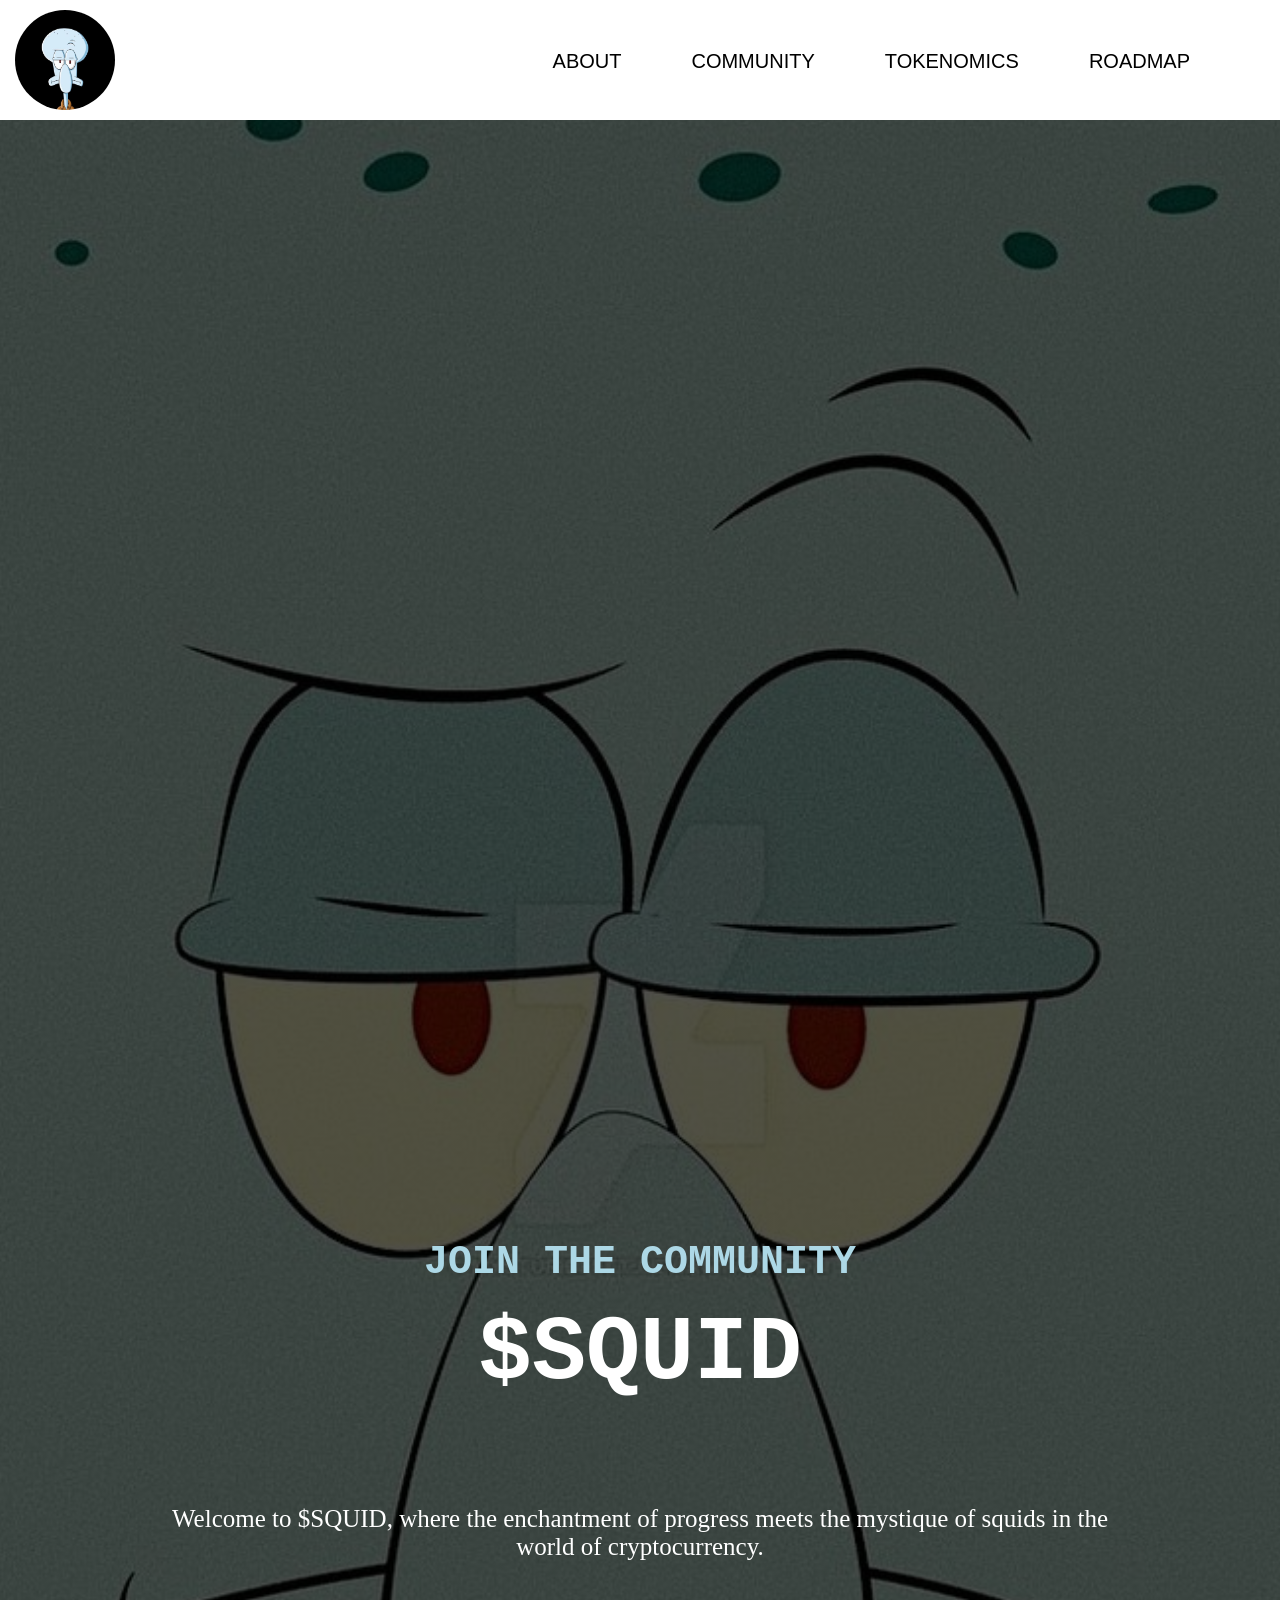
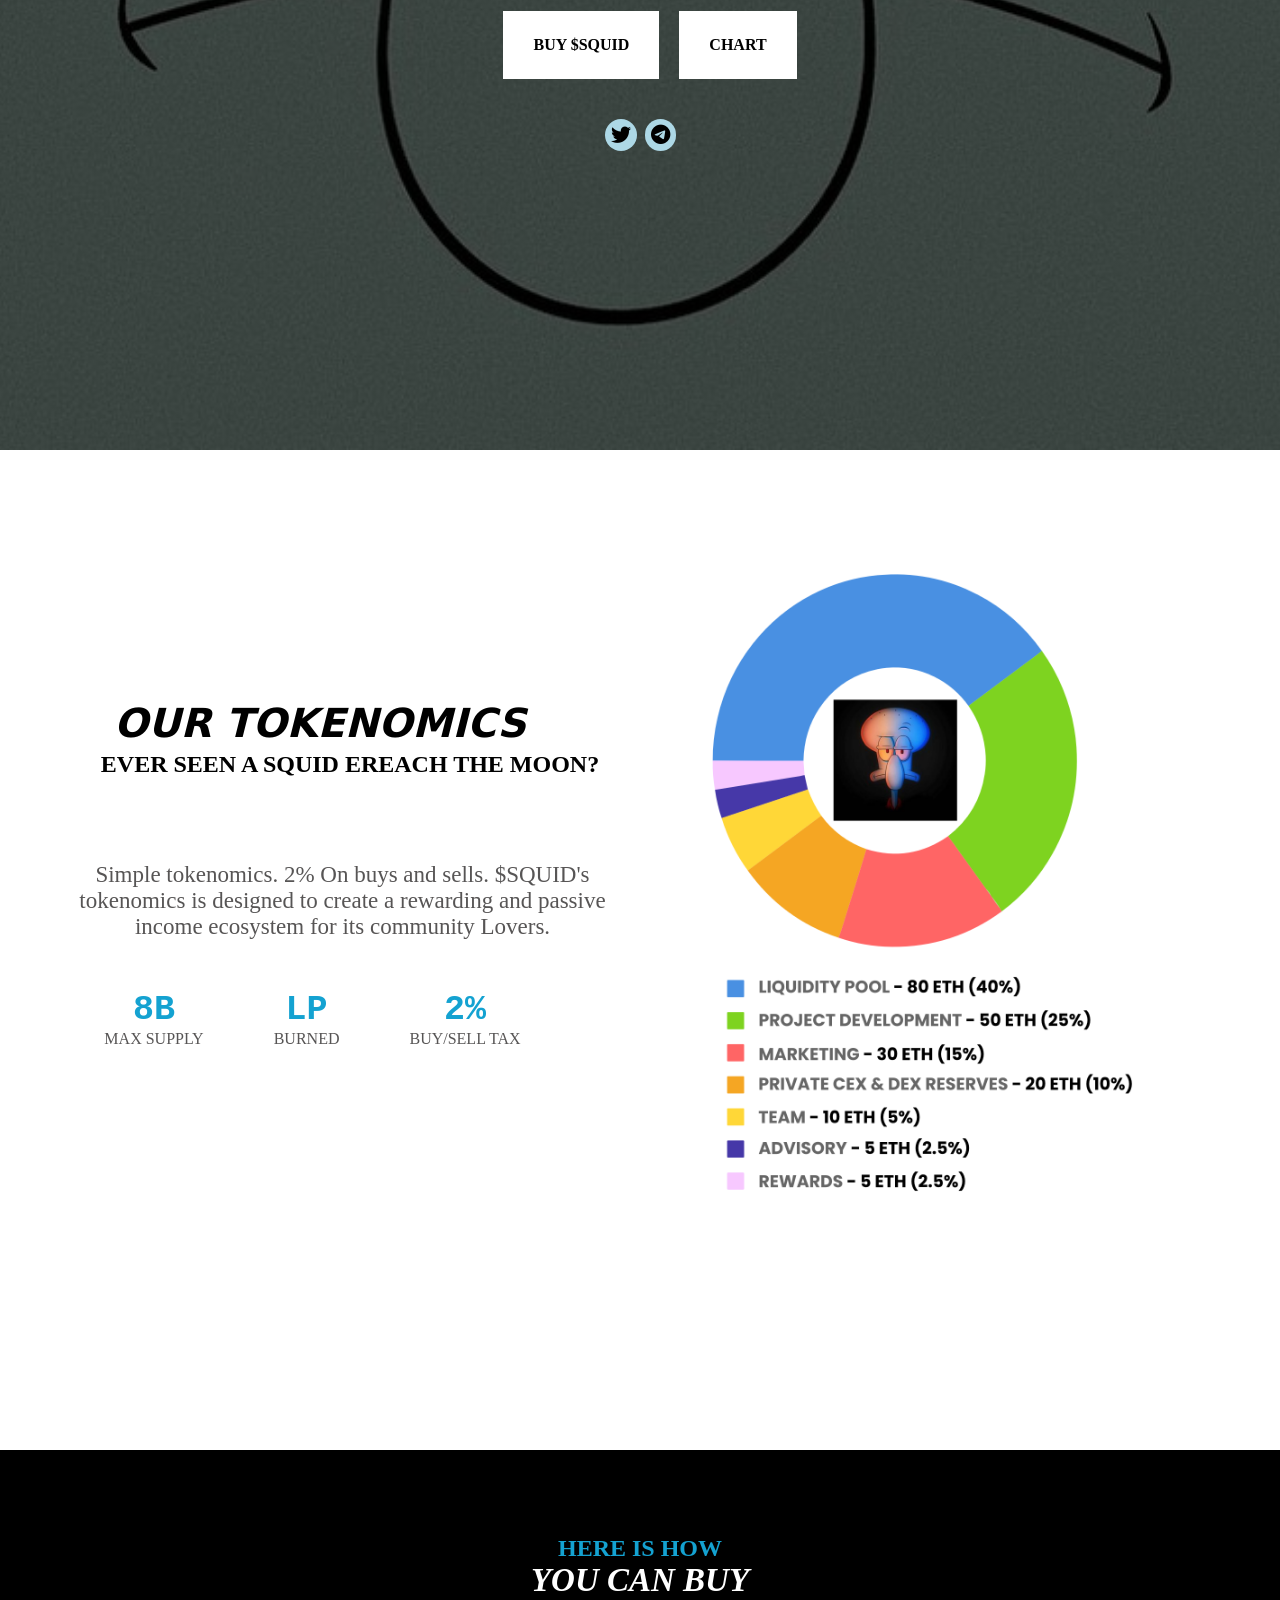
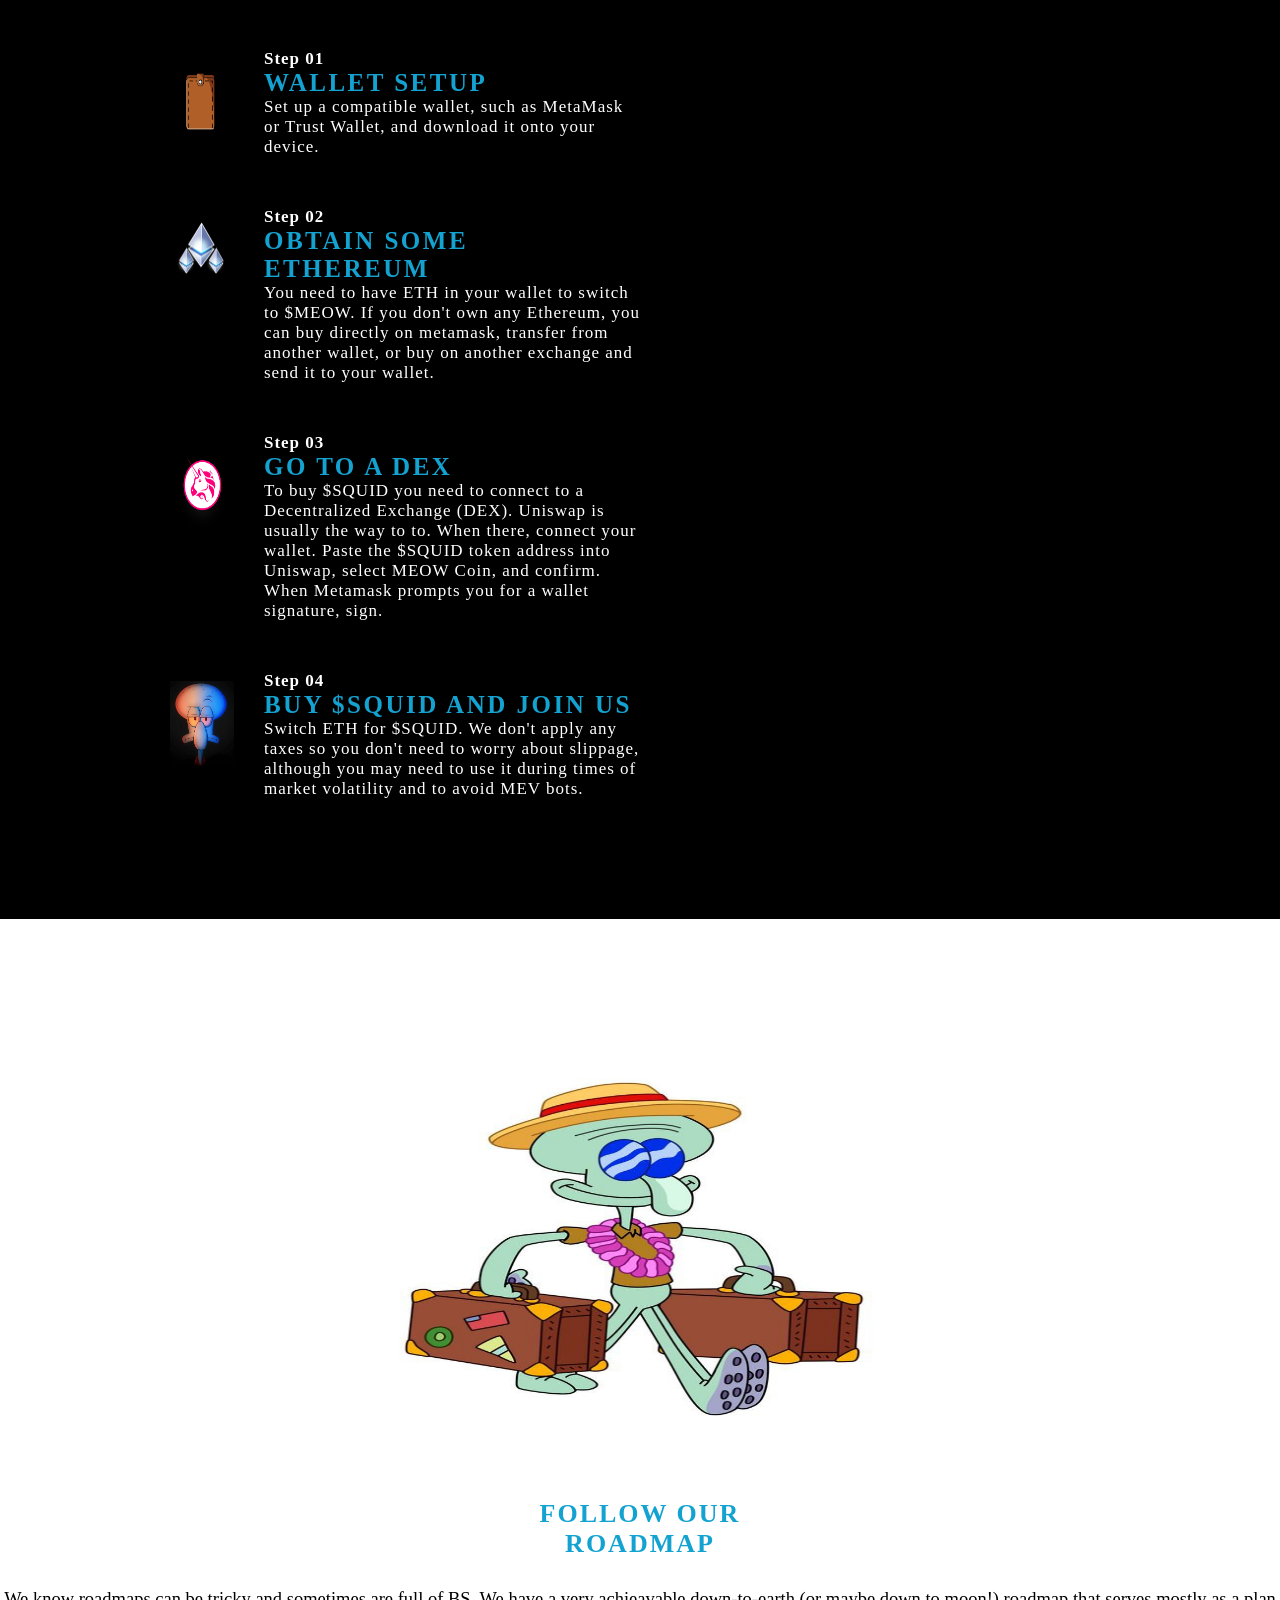
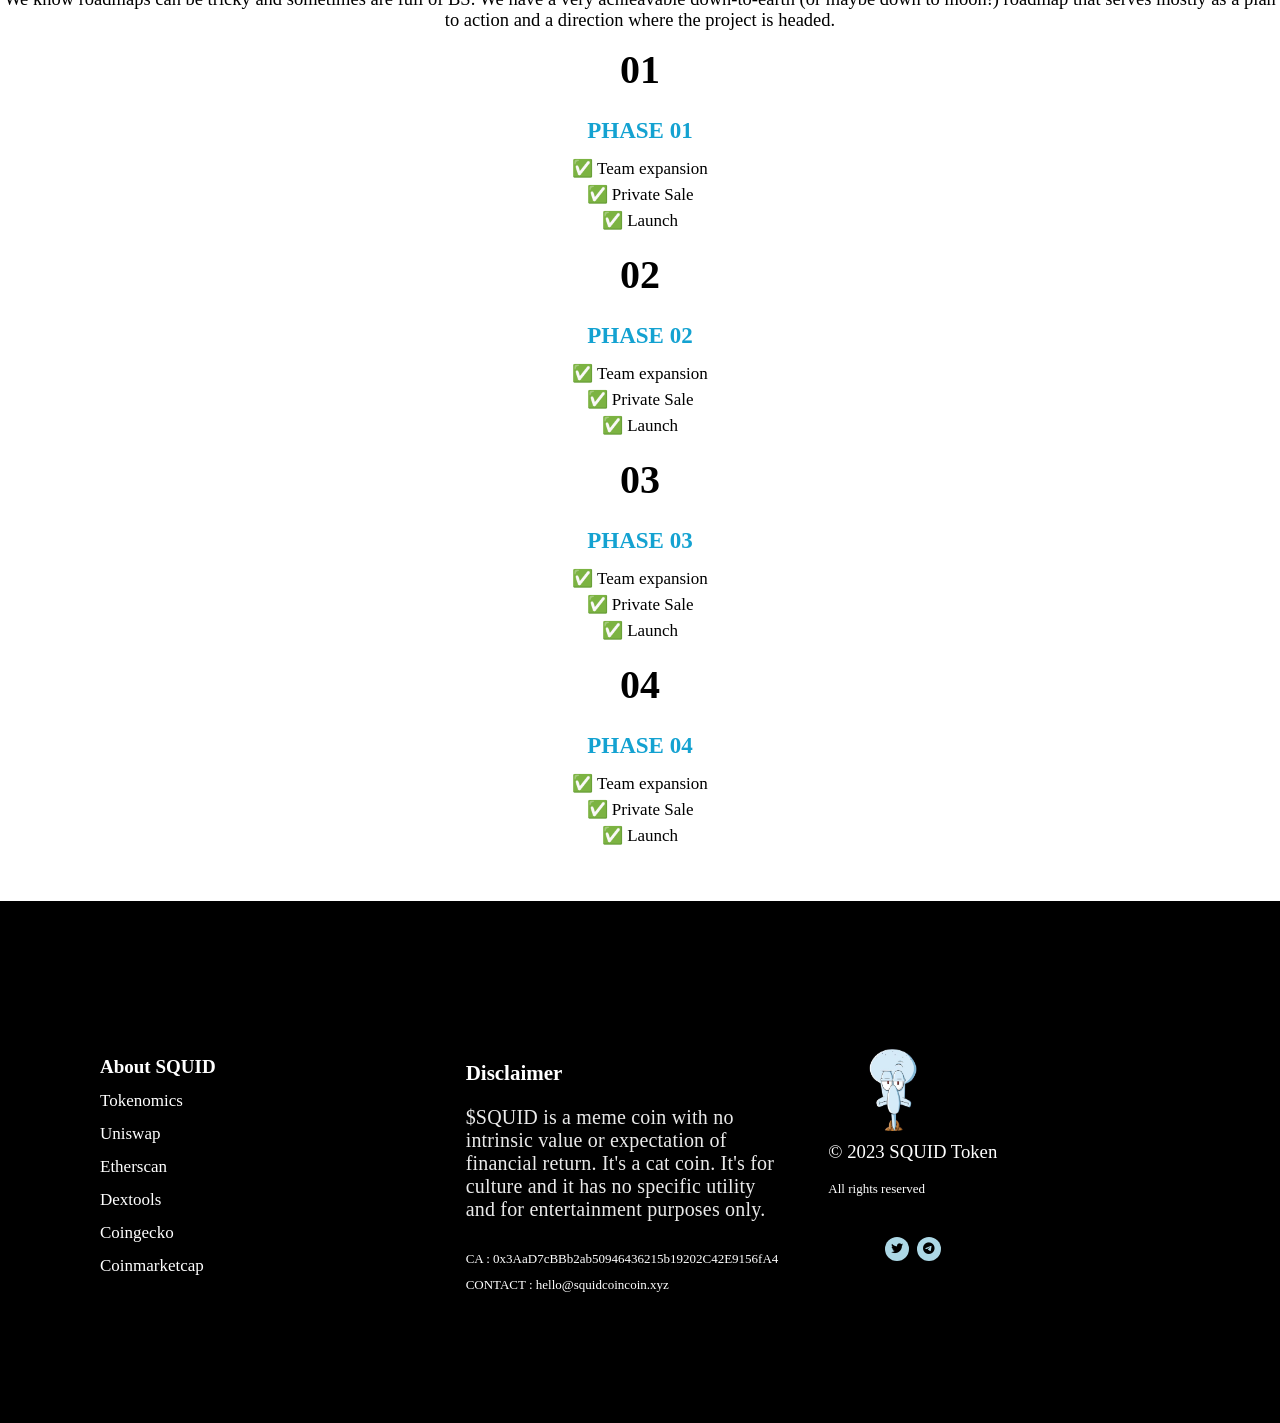
==== index.html @ 88d417bd "squid-coin" ====
<!DOCTYPE html>
<html lang="en">
    <head>
    <meta charset="UTF-8">
    <meta http-equiv="X-UA-Compatible" content="IE=edge">
    <meta name="viewport" content="width=device-width, initial-scale=1.0">
        <title>squidcoin</title>
        <link rel="stylesheet" href="style.css">
        <link rel="stylesheet" href="fonts/css/all.css">
    </head>
    <body>
        <nav id="navBar">
            <div id="logo">
                <div id="logoBox">
                   <a href="#"> <img src="images/image 4.jpg" alt="" width="100%" height="100%"> </a>
                </div>
            </div> 
            <div id="navLinks">
                <ul>
                    <li><a href="">ABOUT</a></li>
                    <li><a href="https://t.me/SunDave1">COMMUNITY</a></li>
                    <li><a href="#tokenomics">TOKENOMICS</a></li>
                    <li><a href="#roadmap">ROADMAP</a></li>

                </ul>
                <a href="#navLinks" id="close"><i class="fa-solid fa-xmark"></i></a>
            </div>
            <div id="mobile">
                <a href="#navLinks">
                    <i id="bar" class="fa-solid fa-bars"></i>
                </a>
            </div>
        </nav>
        
        <section id="homePage">
            <div id="homeContainer">
                <div id="homeIntro">
                    <h2>JOIN THE COMMUNITY</h2> <br>
                    <h1>$SQUID</h1>
                </div>
                <div id="homeWelcome">
                    <p>Welcome to $SQUID, where the enchantment of progress meets the mystique of squids in the <br> world of cryptocurrency.</p>
                </div>
                <div id="homeBtns">
                     <div id="buySquid"><p>BUY $SQUID</p></div>
                     <div id="squidChart"><p>CHART</p></div>
                </div>
                <div id="homeSocials">            
                    <a href="https://twitter.com/TDavelife"><i class="fa-brands fa-twitter"></i></a>
                    <a href="https://t.me/SunDave1"><i class="fa-brands fa-telegram"></i></a>
                </div>
            </div>
        </section>

        <section id="tokenomics">
            <div id="tokenText">
                <div id="mainTokenText">
                    <h1>OUR TOKENOMICS</h1> 
                    <h2>EVER SEEN A SQUID EREACH THE MOON?</h2> <br><br><br>
                    <p>Simple tokenomics. 2% On buys and sells. $SQUID's tokenomics is designed to create a rewarding and passive income ecosystem for its community Lovers.</p>
                </div>
                <div id="aboutToken">
                    <div id="tokenInfo">
                        <h3>8B</h3>
                        <p>MAX SUPPLY</p>
                    </div>
                    <div id="tokenInfo">
                        <h3> LP</h3>
                        <p>BURNED</p>
                    </div>
                    <div id="tokenInfo">
                        <h3>2%</h3>
                        <p>BUY/SELL TAX</p>
                    </div>
                </div>
            </div>
            <div id="tokenImage">
                <div id="tokenImageBox">
                    <img src="images/image 6.png" alt="" width="100%" height="100%">
                </div>
            </div>
        </section>

        <section id="howToBuy">
            <div id="howToBuyHead">
                <h2>HERE IS HOW</h2>
                <h1>YOU CAN BUY</h1>
            </div>

            <div id="buySteps">
                <div id="buyStepOne">
                    <div id="buyImage">
                        <img src="images/wallet.png" alt="" width="100%" height="100%">
                    </div>
                    <div id="buyText">
                        <p class="firstP">Step 01</p>
                        <h3>WALLET SETUP</h3>
                        <p>Set up a compatible wallet, such as MetaMask or Trust Wallet, and download it onto your device.</p>
                    </div>
                </div>

                <div id="buyStepOne">
                    <div id="buyImage">
                        <img src="images/Eth step 1.png" alt="" width="100% heigh
                        100%">
                    </div>
                    <div id="buyText">
                        <p class="firstP">Step 02</p>
                        <h3>OBTAIN SOME ETHEREUM</h3>
                        <p>You need to have ETH in your wallet to switch to $MEOW. If you don't own any Ethereum, you can buy directly on metamask, transfer from another wallet, or buy on another exchange and send it to your wallet.</p>
                    </div>
                </div>

                <div id="buyStepOne">
                    <div id="buyImage">
                        <img src="images/uniswap step 2.png" alt="" width="100%" height="100%">
                    </div>
                    <div id="buyText">
                        <p class="firstP">Step 03</p>
                        <h3> GO TO A DEX</h3>
                        <p>To buy $SQUID you need to connect to a Decentralized Exchange (DEX). Uniswap is usually the way to to. When there, connect your wallet. Paste the $SQUID token address into Uniswap, select MEOW Coin, and confirm. When Metamask prompts you for a wallet signature, sign.</p>
                    </div>
                </div>

                <div id="buyStepOne">
                    <div id="buyImage">
                        <img src="images/image 2.jpg" alt="" width="100%" height="100%">
                    </div>
                    <div id="buyText">
                        <p class="firstP">Step 04</p>
                        <h3>BUY $SQUID AND JOIN US</h3>
                        <p>Switch ETH for $SQUID. We don't apply any taxes so you don't need to worry about slippage, although you may need to use it during times of market volatility and to avoid MEV bots.</p>
                    </div>
                </div>
            </div>
        </section>

        <section id="roadmap">
            <div id="roadmapImageBox">
                <div id="roadmapImage">
                    <img src="images/image 5.jpg" alt="" width="100%" height="100%">
                </div>
            </div>
            <div id="followRoadmap">
                <h2>FOLLOW OUR</h2>
                <h2>ROADMAP</h2>
            </div>
            <div id="roadmapText">
                <p>We know roadmaps can be tricky and sometimes are full of BS. We have a very achieavable down-to-earth (or maybe down to moon!) roadmap that serves mostly as a plan to action and a direction where the project is headed.</p>
            </div>

            <div id="plansBox">
                <div id="plans">
                    <div id="phaseNumber"> 
                        <h1>01</h1>
                    </div>
                    <div id="phasePlans">
                        <h2>PHASE 01</h2>
                        <ul>
                            <li>  ✅ Team expansion</li>
                            <li>  ✅ Private Sale</li>
                            <li>  ✅ Launch</li>
                            <i class="uil uil-check"></i>
                        </ul>
                    </div>
                </div>
    
                <div id="plans">
                    <div id="phaseNumber"> 
                        <h1>02</h1>
                    </div>
                    <div id="phasePlans">
                        <h2>PHASE 02</h2>
                        <ul>
                            <li>  ✅ Team expansion</li>
                            <li>  ✅ Private Sale</li>
                            <li>  ✅ Launch</li>
                            <i class="uil uil-check"></i>
                        </ul>
                    </div>
                </div>
    
                <div id="plans">
                    <div id="phaseNumber"> 
                        <h1>03</h1>
                    </div>
                    <div id="phasePlans">
                        <h2>PHASE 03</h2>
                        <ul>
                            <li>  ✅ Team expansion</li>
                            <li>  ✅ Private Sale</li>
                            <li>  ✅ Launch</li>
                            <i class="uil uil-check"></i>
                        </ul>
                    </div>
                </div>
    
                <div id="plans">
                    <div id="phaseNumber"> 
                        <h1>04</h1>
                    </div>
                    <div id="phasePlans">
                        <h2>PHASE 04</h2>
                        <ul>
                            <li>  ✅ Team expansion</li>
                            <li>  ✅ Private Sale</li>
                            <li>  ✅ Launch</li>
                            <i class="uil uil-check"></i>
                        </ul>
                    </div>
                </div>
    
            </div>

        </section>

        <section id="footer">
            <div id="footerPack">
                <div id="aboutFooter">
                    <h1>About SQUID</h1>
                    <ul>
                        <li><a href="#tokenomics">Tokenomics</a></li>
                        <li><a href="">Uniswap</a></li>
                        <li><a href="">Etherscan</a></li>
                        <li><a href="">Dextools</a></li>
                        <li><a href="">Coingecko</a></li>
                        <li><a href="">Coinmarketcap</a></li>
                    </ul>
                </div>
                <div id="disclaimerFooter">
                    <div id="disclaimer">
                        <h3>Disclaimer</h3>
                        <p>$SQUID is a meme coin with no intrinsic value or expectation of financial return. It's a cat coin. It's for culture and it has no specific utility and for entertainment purposes only.</p>
                    </div>
    
                    <div id="disclaimerContract">
                        <p>CA : 0x3AaD7cBBb2ab50946436215b19202C42E9156fA4</p>
                        <p>CONTACT : hello@squidcoincoin.xyz</p>
                    </div>
                </div>
                <div id="copyright">
                    <div id="copyrightImage">
                        <div id="logo">
                            <div id="logoBox" class="footerLogoBox">
                               <a href="#"> <img src="images/image 4.jpg" alt="" width="100%" height="100%"> </a>
                            </div>
                        </div> 
                    </div>
    
                    <div id="copyrightText">
                        <h3>© 2023 SQUID Token</h3> <br>
                        <p>All rights reserved</p>
                    </div>
    
                    <div id="footerSocials">
                        <div id="homeSocials" class="footerHomeSocials">            
                            <a href="https://twitter.com/TDavelife"><i class="fa-brands fa-twitter footerSocials2 " ></i></a>
                            <a href="https://t.me/SunDave1"><i class="fa-brands fa-telegram footerSocials2 "></i></a>
                        </div>
                    </div>
                </div>
            </div>
        </section>

        <script src="script.js"></script>
    </body>
</html>
---- style.css ----
@import url(DePixel.zip);
* {
    margin: 0;
    padding: 0;

}

body {
 
}

/*       NAVBAR          */
#navBar {
    font-family:Impact, Haettenschweiler, 'Arial Narrow Bold', sans-serif;
    display: flex;
    flex-direction: row;
    justify-content: space-between;
    background-color: #fff;
    position: fixed;
    width: 100%;
    padding-bottom: 0;
}

#plansBox {
	/* width: 0; */
	display: flex;
    flex-direction: column;
    width: 100%;
    text-align: center;
  }



#roadmapText {
	/* width:none; */
}

#roadmapImageBox {
	width: 0%;
	padding-top: 0px;
}

#roadmapImage {
	width: 400px;
	height: 500px;
	padding-left: 30%;
}

#plansBox {
	display: flex;
	flex-direction: column;
    width: 100%;
    text-align: center;
}

#plans {
    padding-left: 0;
}

#mobile {
    display: none;
}

#close{
    display: none;
}

#logo {
   padding: 10px 0 10px 15px; 
}

#logo #logoBox img:hover {
    animation: rotate 1s 1 forwards;
}

@keyframes rotate {
    0% {
        transform: rotate(360deg);
    }
    100% {
        transform: rotate(720deg);
    }
}

#logo #logoBox {
    width: 100px;
    height: 100px;
}

#logo #logoBox img {
    border-radius: 100px;
   
}

#navLinks {
    display: flex;
    flex-direction: row;
}
#navLinks ul {
    display: flex;
    flex-direction: row;
    padding: 50px 20px 0 30px;
}

#navLinks ul li {
    padding: 0 70px 0 0;
    list-style: none;
}

#navLinks ul li a {
    text-decoration: none;
    color: #000;
    font-size: 20px;
}

#navLinks ul li a:hover{
    color: rgb(16, 147, 190);
}


/*      HOME PAGE */
#homePage {
    background: linear-gradient(rgba(0, 0, 0, 0.685) , rgba(0, 0, 0, 0.685) ),  url(images/head\ 2.jpg);
    min-height: 200vh;
    height: 100%;
    width: 100%;
    background-size: cover;
    background-repeat: no-repeat;
    background-position: center;
    padding-top: 250px;
}

#homeIntro { 
   font-family:'Courier New', Courier, monospace;
   text-align: center;
   padding: 110vh 0 0 0;
}

#homeIntro h2 {
    color:  lightblue;
    font-size: 40px;
}

#homeIntro h1 {
    color:#fff ;
    font-size: 90px;
}

#homeWelcome {
    text-align: center;
    padding-top: 100px;
}

#homeWelcome p {
    color: #fff;
    font-size: 25px;
}

#homeBtns {
    display: flex;
    flex-direction: row;
    justify-content: center;
    padding-top: 50px;
}

#buySquid , #squidChart {
    background-color: #fff;
    color: #000;
    padding: 25px 30px;
    margin-left: 20px;
    cursor: pointer;
}

#buySquid:hover ,  #squidChart:hover{
    color: lightblue;
    background-color: #000;
}

#buySquid p , #squidChart p{
    font-weight: 900;
}

#homeSocials {
    justify-content: center;
    text-align: center;
    padding-top: 30px;
}

#homeSocials i {
    color: #000;
    display: inline-block;
    font-size: 20px;
    background-color:lightblue ;
    padding: 6px;
    margin: 10px 2px 2px 2px;
    border-radius: 50px;
}

#homeSocials i:hover {
    background-color: #000;
    color: #fff;
}

/*        TOKENOMICS      */

#tokenomics {
    width: 100%;
    min-height: 100vh;
    display: flex;
    flex-direction: row;
    padding-bottom: 100px;
}

#tokenText {
    width: 50%;
    padding: 250px 0 0 0;
    text-align: center;
    justify-content: center;
    align-items: center;
}

#mainTokenText {
    max-width: 700px;
}

#mainTokenText h1 {
    font-size: 40px;
    font-weight: 900;
    font-style: italic;
    padding-bottom: 5px;
    font-family:system-ui, -apple-system, BlinkMacSystemFont, 'Segoe UI', Roboto, Oxygen, Ubuntu, Cantarell, 'Open Sans', 'Helvetica Neue', sans-serif , 'pixel';
}

#mainTokenText h2{
    max-width: 500px;
    padding-left: 100px;
    
}

#mainTokenText p{
    color: rgb(20, 162, 209);max-width: 650px;
    padding: 30px 30px 0 75px;
    font-size: 23px;
    font-weight: 10;
    color: rgb(87, 85, 85);
    
}

#aboutToken {
    display: flex;
    flex-direction: row;
    text-align: center; 
    align-items: center; 
    justify-content: center;
    padding: 50px 0 0 55px;
}

#tokenInfo {
    padding: 0 70px 0 0;
}

#tokenInfo h3 {
    font-size: 35px;
    color: rgb(20, 162, 209);
    font-family:'Courier New', Courier, monospace;
}

#tokenInfo p {
    color: rgb(87, 85, 85);
}

#tokenImage {
    width: 50%;
}

#tokenImageBox {
    padding-top: 100px;
    width: 520px;
    height: 650px;
}

/*       ---------------------  HOW TO BUY  -----------------       */

#howToBuy {
    color: #fff;
    background-color: #000;
    padding: 70px 0 70px 0;
}

#howToBuyHead {
    text-align: center;
    padding: 15px 0 50px 0;
}

#howToBuyHead h2 {
    color: rgb(20, 162, 209);
}

#howToBuyHead h1 {
    font-style: italic;
    font-size: 33px;
    color: #fff;
    font-weight: 900;
}

#buySteps {
    display: flex;
    flex-direction: column;
    width: 50%;
}

#buyStepOne {
    display: flex;
    flex-direction: row;
    padding: 0 0 50px 170px;
}

#buyImage {
    width: 85px;
    height: 85px;
    padding: 10px 30px 0 0;
}

#buyText {
    width: 500px;
}

#buyText .firstP{
    font-weight: bold;
}
 
#buyText h3 {
    color:rgb(20, 162, 209);
    font-size: 25px;
    letter-spacing: 2.5px;
}

#buyText p {
     font-size: 17px;
     letter-spacing: 1px;
}


/*            ROADMAP                */

#roadmap {
 width: 100%;
 padding-bottom: 50px;
} 

#roadmapImageBox {
    width: 100%;
    padding-top: 80px;
}

#roadmapImage {
    width:  500px;
    height: 500px;
    padding-left: 30%;
}

#roadmapImage img {
    justify-content: center;
    align-items: center;
    text-align: center;
}

#followRoadmap {
    text-align: center;
    display: flex;
    flex-direction: column;
}

#followRoadmap h2 {
    color: rgb(20, 162, 209);
    font-size: 26px;
    letter-spacing: 2px;
}

#roadmapText {
    /* text-align: center; */
    justify-content: center;
    text-align: center;
    align-items: center;
    /* width: 100%; */
    padding-top: 30px;
}

#roadmapText p {
    text-align: center;
    align-items: center;
    /* max-width: 900px; */
    justify-content: center;
    /* padding-left: 200px; */
    font-size: 18.5px;
}

#phaseNumber {
 padding: 15px 0 15px 0;
}

#phaseNumber h1 {
    font-size: 40px;
    padding-bottom: 10px;
}

#phasePlans {

}

#phasePlans h2 {
    color:  rgb(20, 162, 209);
    font-size: 23px;
    padding: 0 0 10px 0;
}

#phasePlans ul {
 padding-top: 4px;
}

#phasePlans ul li {
    list-style: none;
    padding-bottom: 5px;
    font-size: 17px;
}


/*         FOOTER     */

#footer {
    background-color: #000;
    color: #fff;
    width: 100%;
    padding: 120px 0px 120px 0px;
}

#footerPack {
    display: flex;
    flex-direction: row;
}

#aboutFooter {
    padding-left: 100px;
    padding-top: 35px;
    cursor: pointer;
}

#aboutFooter h1 {
    font-size: 19px;
    color: #fff;
}

#aboutFooter ul {

}

#aboutFooter li {
    list-style: none;
    padding-top: 13px;
    font-size: 17px;
    color: #ffffffcc;
}

#aboutFooter li a {
    color: #fff;
    text-decoration: none;
}

#aboutFooter li a:hover {
    color: lightblue;
}

#disclaimerFooter {
    display: flex;
    flex-direction: column;
    padding: 40px 0 0 250px;
}

#disclaimer {
    padding: 0px 0 30px 0;
}

#disclaimer h3 {
    padding: 0 0 20px 0;
    font-size: 21px;
}

#disclaimer p {
    max-width: 310px;
    font-size: 20px;
    font-weight: 100;
    letter-spacing: 0.2px;
    color: #ffffffea;
}

#disclaimerContract {

}

#disclaimerContract p {
    font-size: 13px;
    padding-bottom: 10px;
}

#copyright {
    padding-left: 50px;
}

#copyrightText h3 {
    font-weight: 100;
}

#copyrightText p {
    font-size: 13px;
}

#logo #logoBox.footerLogoBox img:hover {
    animation: rotate2 1s 1 forwards;
}

@keyframes rotate2 {
    0% {
        transform: rotate(0deg);
    }
    50% {
        transform: rotate(0deg);
    }
    100% {
        transform: rotate(0deg);
    }
}




#homeSocials i.footerSocials2 {
    color: #000;
    display: inline-block;
    font-size: 12px;
    background-color:lightblue ;
    padding: 6px;
    margin: 10px 2px 2px 2px;
    border-radius: 50px;
} 



/*              MOBILE VIEW               */

@media(max-width:991px) {
    * {
        padding: 0;
        margin: 0;
    }

    #navBar {
        width: 100%;
        background-color: #fff;
    }

    #navLinks {
        display: flex;
        flex-direction: column;
        position: fixed;
        justify-content: center;
        right: -300px;
        background-color: #ffffff;
        color: #000;
        width: 200px;   
        top: 0px;
        align-items: flex-start;
        height: 75vh;
        padding: 0px 0 400px 20px;
        box-shadow: 0 40px 60px rgba(0,0,0,0.1);
        transition: 0.5s;
    }

    #navBar ul {
        display: flex;
        flex-direction: column;
    }

    #navBar ul li {
        margin-bottom: 20px;
        display: flex;
        flex-direction: column;
    }

    #navBar ul li a:hover::before {
        content: '';
        width: 0px;
        height: 0px;
    }

    #navLinks.active {
        right: 0;
    } 

    #mobile{
        display: flex;
        align-items: center;
        color: #fff;
        margin-right: 13px;
    }

    #mobile a i {
        color: #000;
    }

    #close {
        display: initial;
        position: absolute;
        margin-top: -475px;
        left: 30px;
        font-size: 25px;
        color: #000;
    }

    #homePage {
        background-size: 100%;
        min-height: 0;
        padding-top: 150px;
    }

    #homeContainer {
        background-size: 150% !important;
    }

    #homeIntro {
        padding: 0 0 0 0;
    }
    
    #homeIntro h2 {
        font-size: 20px;
    }

    #homeIntro {
        padding: 200 0 0 0;
    }

    #homeSocials i {
        font-size: 20px;
    }

    #homeSocials {
        padding-bottom: 30px;
    }

    #buySquid, #squidChart {
        padding: 15px 15px 15px 15px;
    }

    #tokenomics {
        width: 100%;
        min-height: 0vh;
        display: flex;
        flex-direction: column;
        padding-bottom: 100px;
    }
    #homeWelcome p {
        font-size: 20px;
    }

    #homeIntro h2 {
        font-size: 20px;
        padding-bottom: 25;
    }

    #homeIntro h1 {
        font-size: 70px;
    }

    
    #mainTokenText h1 {
        text-align: center;
        font-size: 1.7em !important;
        padding-left: 60px;
    }

    #mainTokenText h2 {
        /* max-width: 100px; */
        padding-left: 50px;
        font-size: 19px;
    }

    #mainTokenText p {
        /* min-width: 300px; */
        padding: 0 0 0 50px;
        font-size: 18px;
        font-weight: 200;
    }

    #tokenText {
        width: 50%;
        padding: 100px 0 0 0;
        text-align: center;
        justify-content: center;
        align-items: center;
        align-self: center;
    }

    #aboutToken {
        padding: 50px 0 0 0px;
    }

    #aboutToken {
        padding: 50px 0 0 100px;
    }

    #tokenInfo h3 {
        font-size: 30px;
    }

    #tokenImageBox {
        padding-top: 50px;
        width: 300px;
        height: 400px;
    }


    #tokenImage {
        align-self: center;
        padding-bottom: 30px;
        align-content: center;
        justify-content: center;
        text-align: center;
        align-items: center;
        width: 50%;
        padding-left: 200px;
    }

    #howToBuy {
        color: #fff;
        background-color: #000;
        padding: 40px 0 20px 0;
    }

    #howToBuyHead h1 {
        font-size: 25px;
    }

    #buyImage {
        width: 80px;
        height: 60px;
        padding: 10px 30px 0 0;
    }

    #buyText h3 {
        color: rgb(20, 162, 209);
        font-size: 18px;
        letter-spacing: 0.2px;
    }

    #buyText p {
        font-size: 15px;
        letter-spacing: 0.09px;
    }

    #roadmapImage {
        width: 400px;
        height: 500px;
        padding-left: 30%;
    }

    #roadmapImageBox {
        width: 100%;
        padding-top:0px;
    }

    #followRoadmap h2 {
        font-size: 20px;
        letter-spacing: 1px;
    }

    #roadmapText p {
        text-align: center;
        align-items: center;
        /* max-width: 600px; */
        justify-content: center;
        /* padding-left: 200px; */
        font-size: 15.5px;
        align-self: center;
        align-content: center;
        align-items: center;
    }

    #plansBox {
        display: flex;
        flex-direction: column;
        width: 100%;
        text-align: center;
    }

    #plans {
        padding-left: 0;
    }

    #footerPack {
        display: flex;
        flex-direction: column;
    }

    #footer {
        width: 100%;
        padding: 50px 0px 50px 0px;
    }

    #aboutFooter h1 {
        font-size: 16px;
    }

    #aboutFooter li a {
        font-size: 14px;
    }

    #aboutFooter {
        padding-left: 40px;
    }

    #disclaimerFooter {
        padding: 40px 0 0 40px;
    }

    #disclaimer p {
        font-size: 15px;
    }

    #copyright {
        padding-left: 40px;
    }

    #logo #logoBox {
        width: 80px;
        height: 80px;
    }

    #copyrightText h3 {
        font-weight: 100;
        font-size: 17px;
    }

    .footerHomeSocials {
            justify-content: unset !important;
            text-align: unset !important;
            padding-top: 20px !important;
    }
}

@media(max-width:897px) {
   
}

@media(max-width:807px) {
    #roadmapText p {
        /* padding-left: 110px; */
    }

    #plans {
        padding-left: 0;
    }
}
@media(max-width:745px) {
    #homeWelcome p {
        font-size: 18px;
    }

    #roadmapImage {
        width: 400px;
        height: 500px;
        padding-left: 22%;
    }

    #tokenImage {
        padding-left: 100px;
    }

    #plans {
        padding-left: 0;
    }

    #roadmapImage {
        width: 300px;
        height: 400px;
        padding-left: 29%;
    }
}

@media(max-width:772px) {
    #roadmapImage {
        width: 400px;
        height: 500px;
        padding-left: 25%;
    }
}

@media(max-width:450px) {
    #roadmapImage {
        width: 300px;
        height: 400px;
        padding-left: 17%;
    }
}

@media(max-width:385px) {
    #roadmapImage {
        width: 300px;
        height: 400px;
        padding-left: 10%;
    }
}

@media(max-width:671px) {
    #homeWelcome p {
        font-size: 15px;
    }

    #buyText p {
        font-size: 15px;
        letter-spacing: 0px;
    }

    #roadmapText p {
        /* padding-left: 50px; */
    }

    #plans {
        padding-left: 0;
    }
}

@media(max-width:705px) {
    #roadmapText p {
        /* padding-left: 70px; */
    }
}

@media(max-width:615px) {
     #plans {
        padding-left: 0;
    }

    #roadmapText p {
        /* padding-left: 10px; */
    }
}

@media(max-width:555px) {
    #mainTokenText {
        min-width: 400px;
    }

    #tokenImage {
        padding-left: 0px;
    }

    #aboutToken {
        padding: 50px 0 0 10px;
    }

    #tokenText {
        width: 100%;
        padding: 100px 0 0 0;
        text-align: center;
        justify-content: center;
        align-items: center;
        align-self: center;
    }

    #roadmapImage {
        width: 300px;
        height: 400px;
        padding-left: 22%;
    }
}

@media(max-width:441px) {
    #aboutToken {
        padding: 50px 0 0 90px;
    }

    #tokenInfo {
        padding: 0 50px 0 0;
    }
}

@media(max-width:363px) {
    #mainTokenText {
        min-width: 300px;
    }

    #aboutToken {
        padding: 50px 0 0 50px;
    }

    #homePage {
        background-size: 100%;
        min-height: 0;
        padding-top: 0px;
    }
}

@media(mqx-width:375px) {
    #roadmapImage {
        width: 200px;
        height: 200px;
        padding-left: 20%;
    }

    #roadmapText p {
        /* padding-left: 10px; */
        font-size: 13px;
    }

    
}
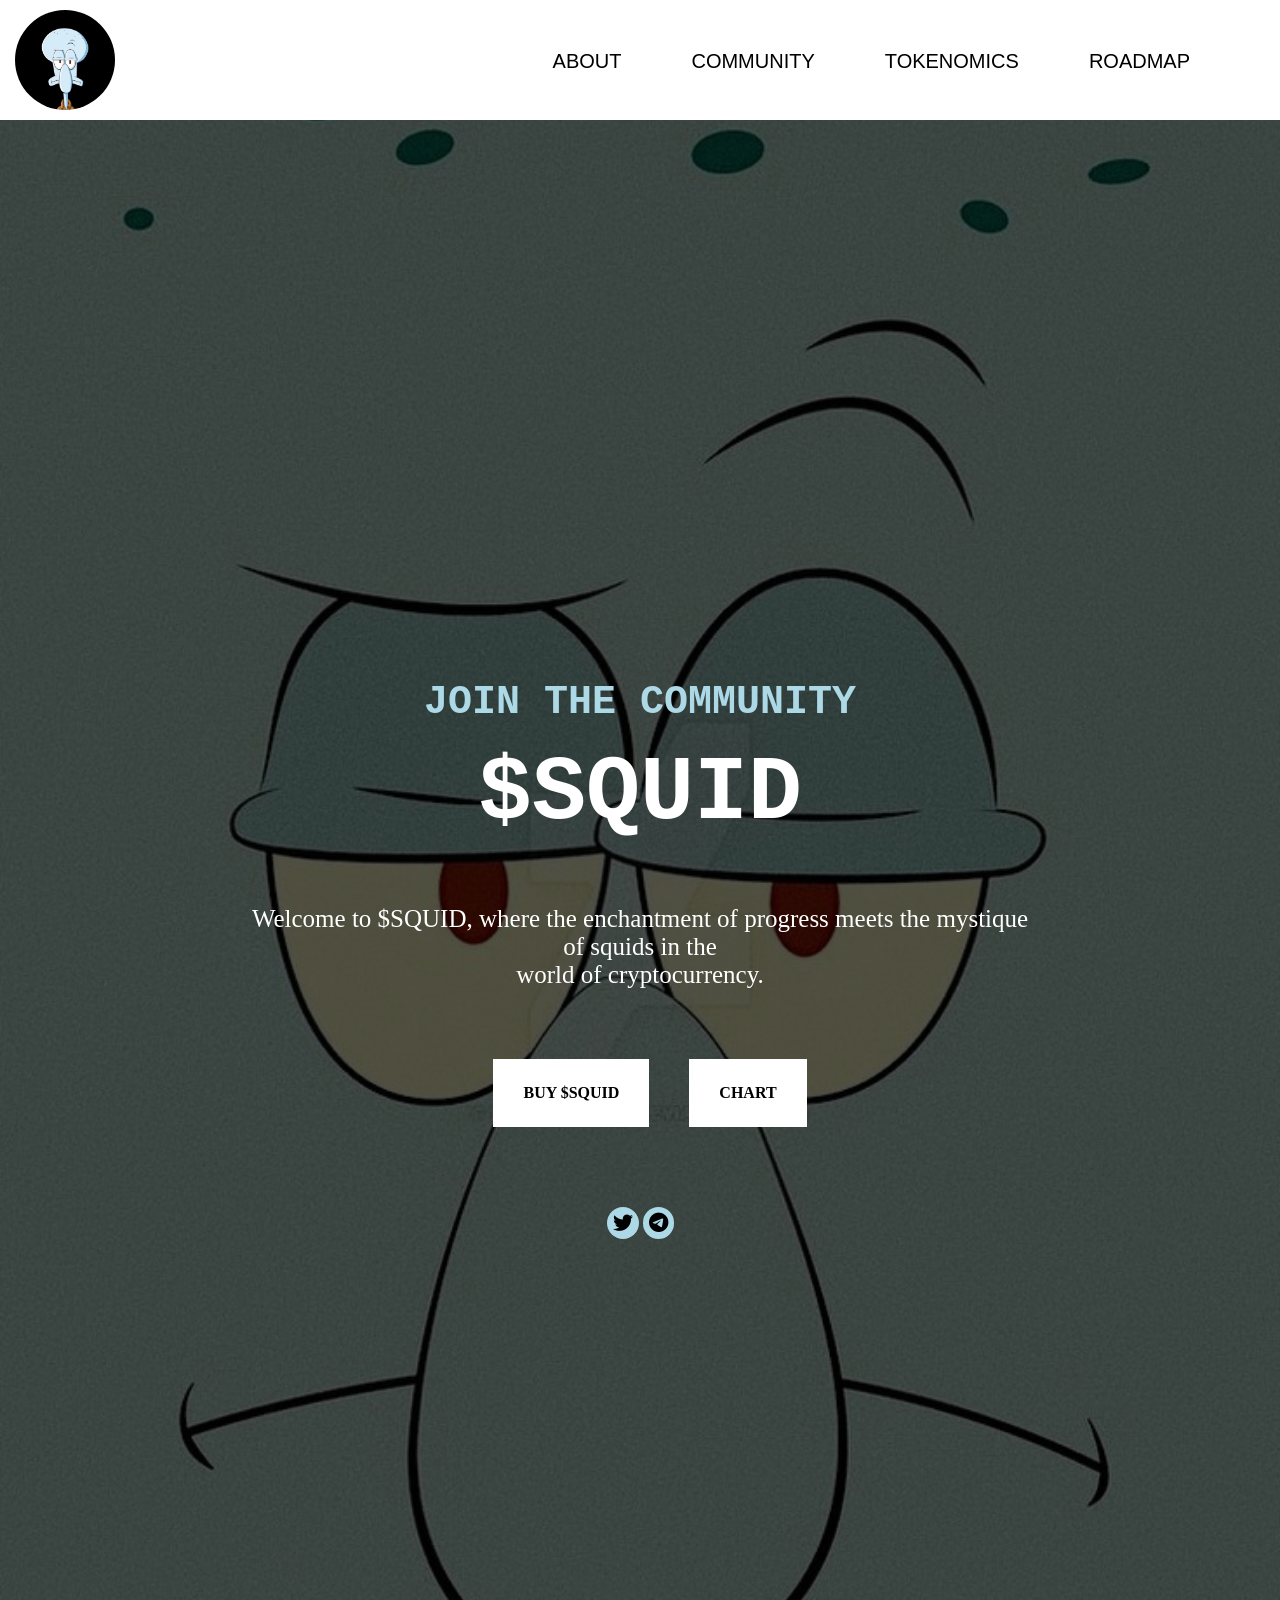
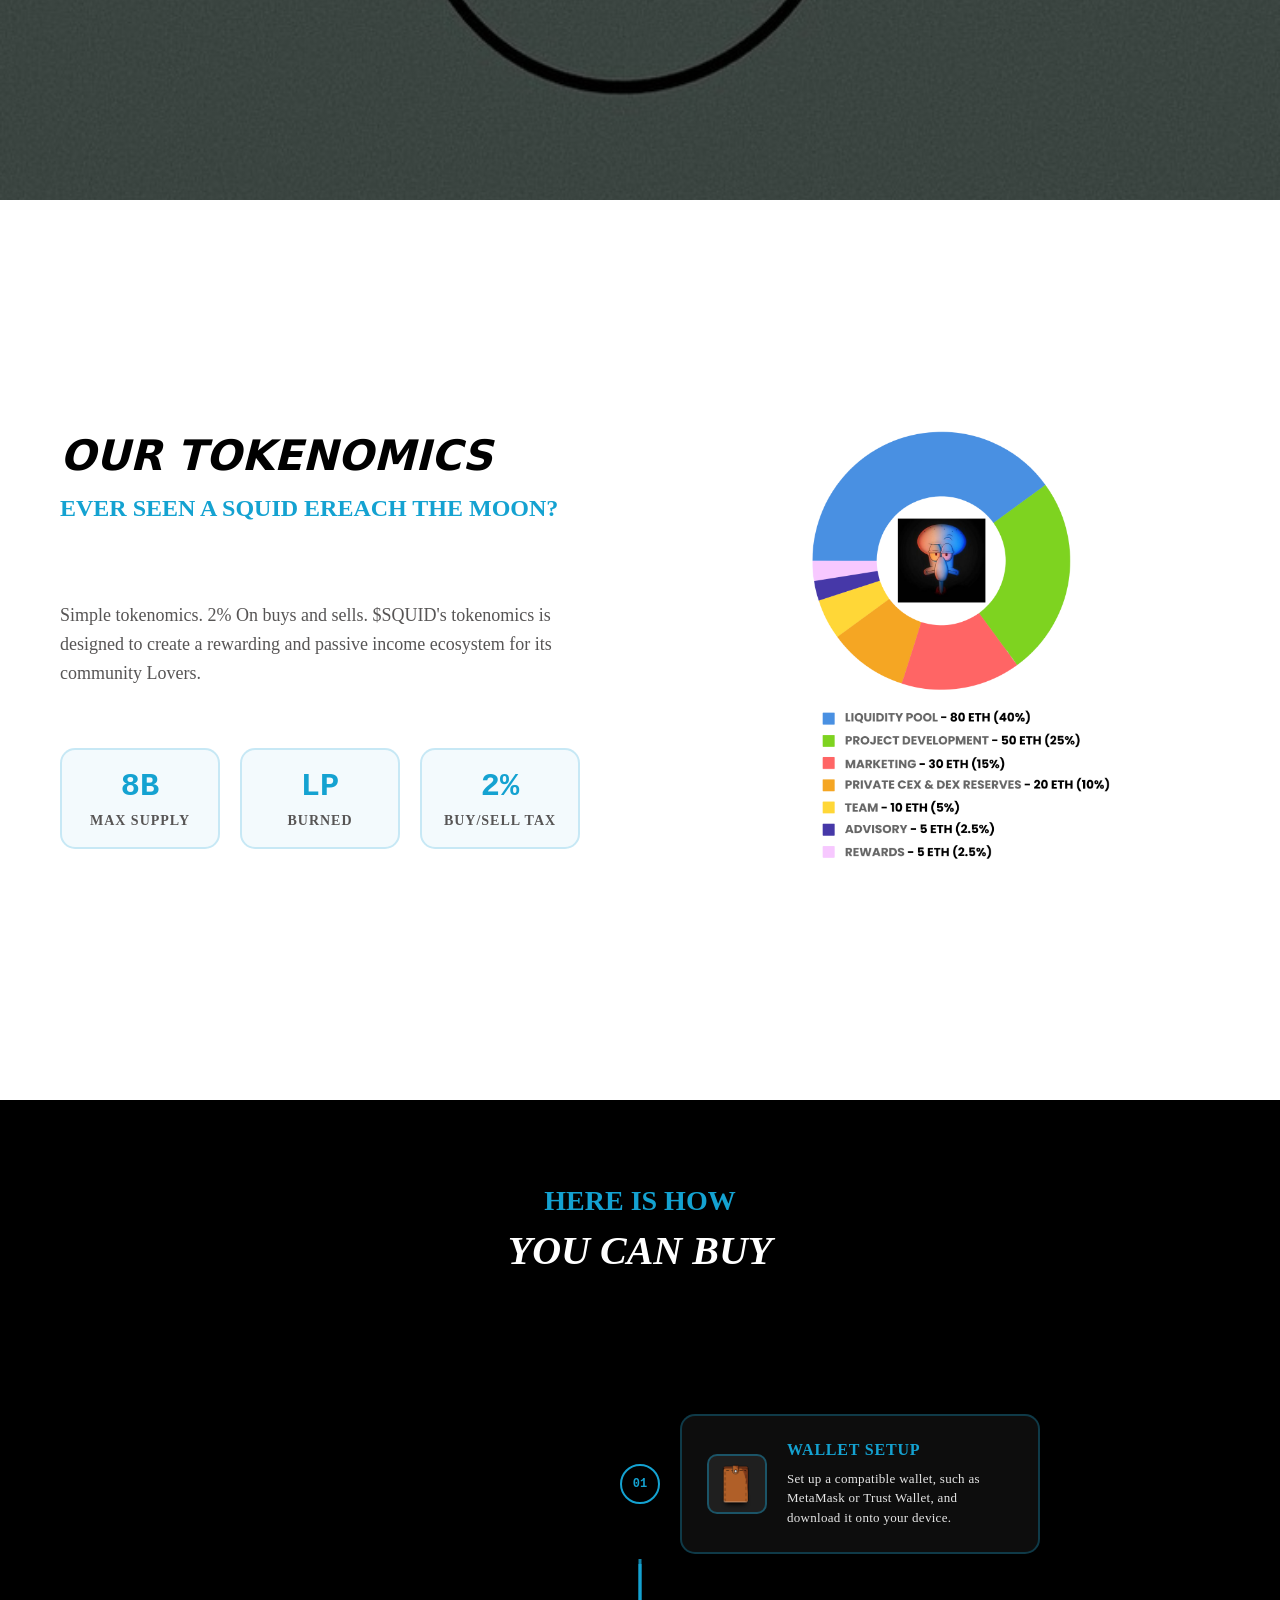
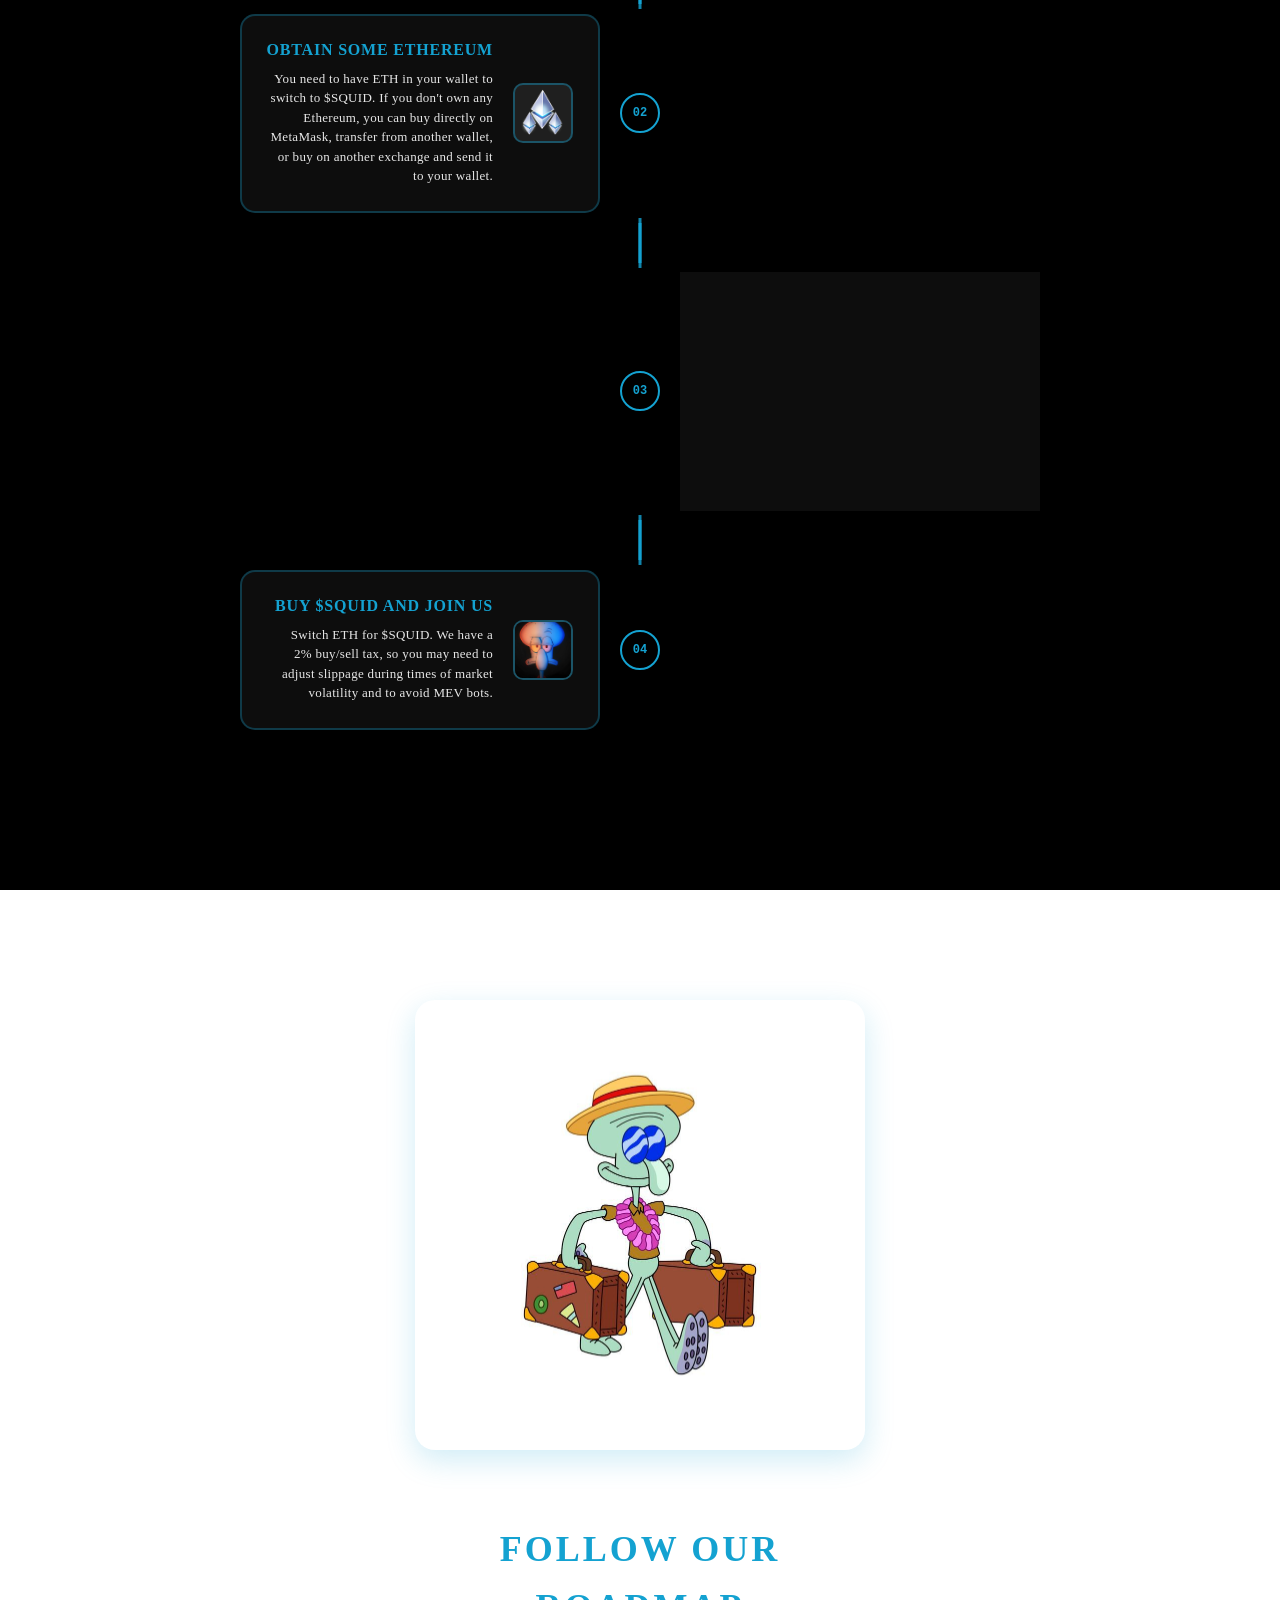
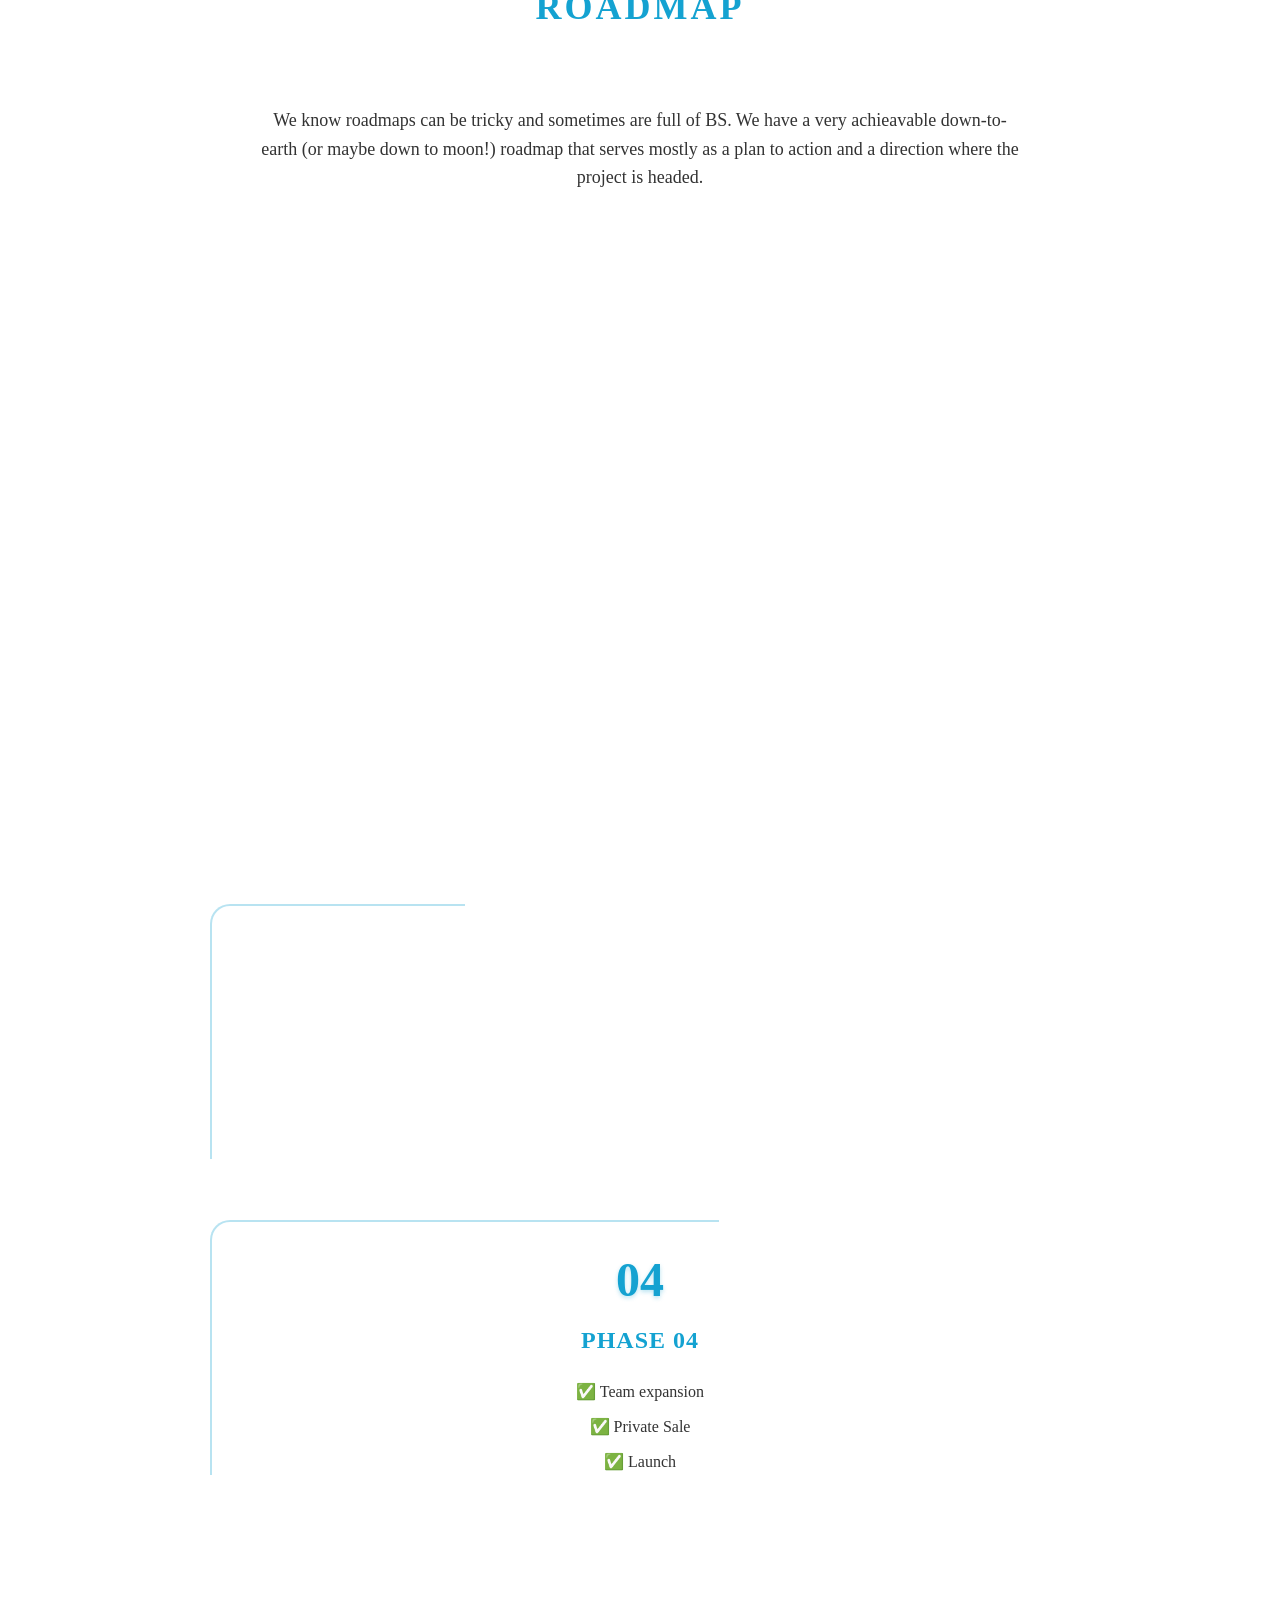
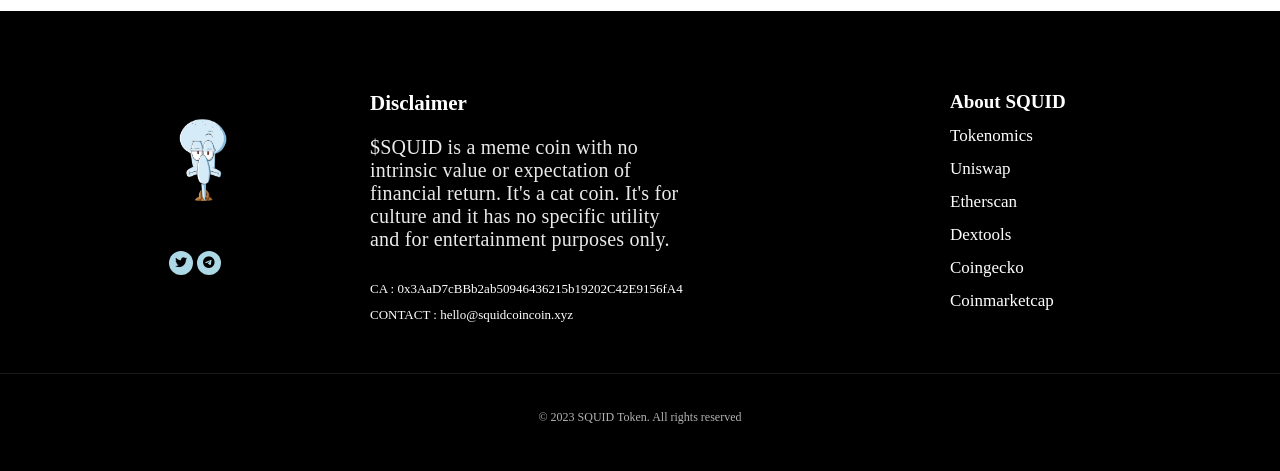
==== commit 79946e6a: "completed project" ====
--- a/index.html
+++ b/index.html
@@ -1,267 +1,279 @@
-<!DOCTYPE html>
-<html lang="en">
-    <head>
-    <meta charset="UTF-8">
-    <meta http-equiv="X-UA-Compatible" content="IE=edge">
-    <meta name="viewport" content="width=device-width, initial-scale=1.0">
-        <title>squidcoin</title>
-        <link rel="stylesheet" href="style.css">
-        <link rel="stylesheet" href="fonts/css/all.css">
-    </head>
-    <body>
-        <nav id="navBar">
-            <div id="logo">
-                <div id="logoBox">
-                   <a href="#"> <img src="images/image 4.jpg" alt="" width="100%" height="100%"> </a>
-                </div>
-            </div> 
-            <div id="navLinks">
-                <ul>
-                    <li><a href="">ABOUT</a></li>
-                    <li><a href="https://t.me/SunDave1">COMMUNITY</a></li>
-                    <li><a href="#tokenomics">TOKENOMICS</a></li>
-                    <li><a href="#roadmap">ROADMAP</a></li>
-
-                </ul>
-                <a href="#navLinks" id="close"><i class="fa-solid fa-xmark"></i></a>
-            </div>
-            <div id="mobile">
-                <a href="#navLinks">
-                    <i id="bar" class="fa-solid fa-bars"></i>
-                </a>
-            </div>
-        </nav>
-        
-        <section id="homePage">
-            <div id="homeContainer">
-                <div id="homeIntro">
-                    <h2>JOIN THE COMMUNITY</h2> <br>
-                    <h1>$SQUID</h1>
-                </div>
-                <div id="homeWelcome">
-                    <p>Welcome to $SQUID, where the enchantment of progress meets the mystique of squids in the <br> world of cryptocurrency.</p>
-                </div>
-                <div id="homeBtns">
-                     <div id="buySquid"><p>BUY $SQUID</p></div>
-                     <div id="squidChart"><p>CHART</p></div>
-                </div>
-                <div id="homeSocials">            
-                    <a href="https://twitter.com/TDavelife"><i class="fa-brands fa-twitter"></i></a>
-                    <a href="https://t.me/SunDave1"><i class="fa-brands fa-telegram"></i></a>
-                </div>
-            </div>
-        </section>
-
-        <section id="tokenomics">
-            <div id="tokenText">
-                <div id="mainTokenText">
-                    <h1>OUR TOKENOMICS</h1> 
-                    <h2>EVER SEEN A SQUID EREACH THE MOON?</h2> <br><br><br>
-                    <p>Simple tokenomics. 2% On buys and sells. $SQUID's tokenomics is designed to create a rewarding and passive income ecosystem for its community Lovers.</p>
-                </div>
-                <div id="aboutToken">
-                    <div id="tokenInfo">
-                        <h3>8B</h3>
-                        <p>MAX SUPPLY</p>
-                    </div>
-                    <div id="tokenInfo">
-                        <h3> LP</h3>
-                        <p>BURNED</p>
-                    </div>
-                    <div id="tokenInfo">
-                        <h3>2%</h3>
-                        <p>BUY/SELL TAX</p>
-                    </div>
-                </div>
-            </div>
-            <div id="tokenImage">
-                <div id="tokenImageBox">
-                    <img src="images/image 6.png" alt="" width="100%" height="100%">
-                </div>
-            </div>
-        </section>
-
-        <section id="howToBuy">
-            <div id="howToBuyHead">
-                <h2>HERE IS HOW</h2>
-                <h1>YOU CAN BUY</h1>
-            </div>
-
-            <div id="buySteps">
-                <div id="buyStepOne">
-                    <div id="buyImage">
-                        <img src="images/wallet.png" alt="" width="100%" height="100%">
-                    </div>
-                    <div id="buyText">
-                        <p class="firstP">Step 01</p>
-                        <h3>WALLET SETUP</h3>
-                        <p>Set up a compatible wallet, such as MetaMask or Trust Wallet, and download it onto your device.</p>
-                    </div>
-                </div>
-
-                <div id="buyStepOne">
-                    <div id="buyImage">
-                        <img src="images/Eth step 1.png" alt="" width="100% heigh
-                        100%">
-                    </div>
-                    <div id="buyText">
-                        <p class="firstP">Step 02</p>
-                        <h3>OBTAIN SOME ETHEREUM</h3>
-                        <p>You need to have ETH in your wallet to switch to $MEOW. If you don't own any Ethereum, you can buy directly on metamask, transfer from another wallet, or buy on another exchange and send it to your wallet.</p>
-                    </div>
-                </div>
-
-                <div id="buyStepOne">
-                    <div id="buyImage">
-                        <img src="images/uniswap step 2.png" alt="" width="100%" height="100%">
-                    </div>
-                    <div id="buyText">
-                        <p class="firstP">Step 03</p>
-                        <h3> GO TO A DEX</h3>
-                        <p>To buy $SQUID you need to connect to a Decentralized Exchange (DEX). Uniswap is usually the way to to. When there, connect your wallet. Paste the $SQUID token address into Uniswap, select MEOW Coin, and confirm. When Metamask prompts you for a wallet signature, sign.</p>
-                    </div>
-                </div>
-
-                <div id="buyStepOne">
-                    <div id="buyImage">
-                        <img src="images/image 2.jpg" alt="" width="100%" height="100%">
-                    </div>
-                    <div id="buyText">
-                        <p class="firstP">Step 04</p>
-                        <h3>BUY $SQUID AND JOIN US</h3>
-                        <p>Switch ETH for $SQUID. We don't apply any taxes so you don't need to worry about slippage, although you may need to use it during times of market volatility and to avoid MEV bots.</p>
-                    </div>
-                </div>
-            </div>
-        </section>
-
-        <section id="roadmap">
-            <div id="roadmapImageBox">
-                <div id="roadmapImage">
-                    <img src="images/image 5.jpg" alt="" width="100%" height="100%">
-                </div>
-            </div>
-            <div id="followRoadmap">
-                <h2>FOLLOW OUR</h2>
-                <h2>ROADMAP</h2>
-            </div>
-            <div id="roadmapText">
-                <p>We know roadmaps can be tricky and sometimes are full of BS. We have a very achieavable down-to-earth (or maybe down to moon!) roadmap that serves mostly as a plan to action and a direction where the project is headed.</p>
-            </div>
-
-            <div id="plansBox">
-                <div id="plans">
-                    <div id="phaseNumber"> 
-                        <h1>01</h1>
-                    </div>
-                    <div id="phasePlans">
-                        <h2>PHASE 01</h2>
-                        <ul>
-                            <li>  ✅ Team expansion</li>
-                            <li>  ✅ Private Sale</li>
-                            <li>  ✅ Launch</li>
-                            <i class="uil uil-check"></i>
-                        </ul>
-                    </div>
-                </div>
-    
-                <div id="plans">
-                    <div id="phaseNumber"> 
-                        <h1>02</h1>
-                    </div>
-                    <div id="phasePlans">
-                        <h2>PHASE 02</h2>
-                        <ul>
-                            <li>  ✅ Team expansion</li>
-                            <li>  ✅ Private Sale</li>
-                            <li>  ✅ Launch</li>
-                            <i class="uil uil-check"></i>
-                        </ul>
-                    </div>
-                </div>
-    
-                <div id="plans">
-                    <div id="phaseNumber"> 
-                        <h1>03</h1>
-                    </div>
-                    <div id="phasePlans">
-                        <h2>PHASE 03</h2>
-                        <ul>
-                            <li>  ✅ Team expansion</li>
-                            <li>  ✅ Private Sale</li>
-                            <li>  ✅ Launch</li>
-                            <i class="uil uil-check"></i>
-                        </ul>
-                    </div>
-                </div>
-    
-                <div id="plans">
-                    <div id="phaseNumber"> 
-                        <h1>04</h1>
-                    </div>
-                    <div id="phasePlans">
-                        <h2>PHASE 04</h2>
-                        <ul>
-                            <li>  ✅ Team expansion</li>
-                            <li>  ✅ Private Sale</li>
-                            <li>  ✅ Launch</li>
-                            <i class="uil uil-check"></i>
-                        </ul>
-                    </div>
-                </div>
-    
-            </div>
-
-        </section>
-
-        <section id="footer">
-            <div id="footerPack">
-                <div id="aboutFooter">
-                    <h1>About SQUID</h1>
-                    <ul>
-                        <li><a href="#tokenomics">Tokenomics</a></li>
-                        <li><a href="">Uniswap</a></li>
-                        <li><a href="">Etherscan</a></li>
-                        <li><a href="">Dextools</a></li>
-                        <li><a href="">Coingecko</a></li>
-                        <li><a href="">Coinmarketcap</a></li>
-                    </ul>
-                </div>
-                <div id="disclaimerFooter">
-                    <div id="disclaimer">
-                        <h3>Disclaimer</h3>
-                        <p>$SQUID is a meme coin with no intrinsic value or expectation of financial return. It's a cat coin. It's for culture and it has no specific utility and for entertainment purposes only.</p>
-                    </div>
-    
-                    <div id="disclaimerContract">
-                        <p>CA : 0x3AaD7cBBb2ab50946436215b19202C42E9156fA4</p>
-                        <p>CONTACT : hello@squidcoincoin.xyz</p>
-                    </div>
-                </div>
-                <div id="copyright">
-                    <div id="copyrightImage">
-                        <div id="logo">
-                            <div id="logoBox" class="footerLogoBox">
-                               <a href="#"> <img src="images/image 4.jpg" alt="" width="100%" height="100%"> </a>
-                            </div>
-                        </div> 
-                    </div>
-    
-                    <div id="copyrightText">
-                        <h3>© 2023 SQUID Token</h3> <br>
-                        <p>All rights reserved</p>
-                    </div>
-    
-                    <div id="footerSocials">
-                        <div id="homeSocials" class="footerHomeSocials">            
-                            <a href="https://twitter.com/TDavelife"><i class="fa-brands fa-twitter footerSocials2 " ></i></a>
-                            <a href="https://t.me/SunDave1"><i class="fa-brands fa-telegram footerSocials2 "></i></a>
-                        </div>
-                    </div>
-                </div>
-            </div>
-        </section>
-
-        <script src="script.js"></script>
-    </body>
-</html>
+<!DOCTYPE html>
+<html lang="en">
+    <head>
+    <meta charset="UTF-8">
+    <meta http-equiv="X-UA-Compatible" content="IE=edge">
+    <meta name="viewport" content="width=device-width, initial-scale=1.0">
+        <title>squidcoin</title>
+        <link rel="stylesheet" href="style.css">
+        <link rel="stylesheet" href="fonts/css/all.css">
+    </head>
+    <body>
+        <nav id="navBar">
+            <div id="logo">
+                <div id="logoBox">
+                   <a href="#"> <img src="images/image 4.jpg" alt="" width="100%" height="100%"> </a>
+                </div>
+            </div> 
+            <div id="navLinks">
+                <ul>
+                    <li><a href="">ABOUT</a></li>
+                    <li><a href="https://t.me/SunDave1">COMMUNITY</a></li>
+                    <li><a href="#tokenomics">TOKENOMICS</a></li>
+                    <li><a href="#roadmap">ROADMAP</a></li>
+                </ul>
+                <a href="#navLinks" id="close"><i class="fa-solid fa-xmark"></i></a>
+            </div>
+            <div id="mobile">
+                <a href="#navLinks">
+                    <i id="bar" class="fa-solid fa-bars"></i>
+                </a>
+            </div>
+        </nav>
+        
+        <section id="homePage">
+            <div id="homeContainer">
+                <div id="homeIntro">
+                    <h2>JOIN THE COMMUNITY</h2> <br>
+                    <h1>$SQUID</h1>
+                </div>
+                <div id="homeWelcome">
+                    <p>Welcome to $SQUID, where the enchantment of progress meets the mystique of squids in the <br> world of cryptocurrency.</p>
+                </div>
+                <div id="homeBtns">
+                     <div id="buySquid"><p>BUY $SQUID</p></div>
+                     <div id="squidChart"><p>CHART</p></div>
+                </div>
+                <div id="homeSocials">            
+                    <a href="https://twitter.com/TDavelife"><i class="fa-brands fa-twitter"></i></a>
+                    <a href="https://t.me/SunDave1"><i class="fa-brands fa-telegram"></i></a>
+                </div>
+            </div>
+        </section>
+
+        <section id="tokenomics">
+            <div id="tokenText">
+                <div id="mainTokenText">
+                    <h1>OUR TOKENOMICS</h1> 
+                    <h2>EVER SEEN A SQUID EREACH THE MOON?</h2> <br><br><br>
+                    <p>Simple tokenomics. 2% On buys and sells. $SQUID's tokenomics is designed to create a rewarding and passive income ecosystem for its community Lovers.</p>
+                </div>
+                <div id="aboutToken">
+                    <div id="tokenInfo">
+                        <h3>8B</h3>
+                        <p>MAX SUPPLY</p>
+                    </div>
+                    <div id="tokenInfo">
+                        <h3> LP</h3>
+                        <p>BURNED</p>
+                    </div>
+                    <div id="tokenInfo">
+                        <h3>2%</h3>
+                        <p>BUY/SELL TAX</p>
+                    </div>
+                </div>
+            </div>
+            <div id="tokenImage">
+                <div id="tokenImageBox">
+                    <img src="images/image 6.png" alt="" width="100%" height="100%">
+                </div>
+            </div>
+        </section>
+
+        <section id="howToBuy">
+            <div id="howToBuyHead">
+                <h2>HERE IS HOW</h2>
+                <h1>YOU CAN BUY</h1>
+            </div>
+
+            <div id="timeline">
+                <div class="timeline-item">
+                    <div class="timeline-marker">
+                        <div class="timeline-number">01</div>
+                    </div>
+                    <div class="timeline-content">
+                        <div class="timeline-icon">
+                            <img src="images/wallet.png" alt="Wallet Setup" width="100%" height="100%">
+                        </div>
+                        <div class="timeline-text">
+                            <h3>WALLET SETUP</h3>
+                            <p>Set up a compatible wallet, such as MetaMask or Trust Wallet, and download it onto your device.</p>
+                        </div>
+                    </div>
+                </div>
+
+                <div class="timeline-item">
+                    <div class="timeline-marker">
+                        <div class="timeline-number">02</div>
+                    </div>
+                    <div class="timeline-content">
+                        <div class="timeline-icon">
+                            <img src="images/Eth step 1.png" alt="Get Ethereum" width="100%" height="100%">
+                        </div>
+                        <div class="timeline-text">
+                            <h3>OBTAIN SOME ETHEREUM</h3>
+                            <p>You need to have ETH in your wallet to switch to $SQUID. If you don't own any Ethereum, you can buy directly on MetaMask, transfer from another wallet, or buy on another exchange and send it to your wallet.</p>
+                        </div>
+                    </div>
+                </div>
+
+                <div class="timeline-item">
+                    <div class="timeline-marker">
+                        <div class="timeline-number">03</div>
+                    </div>
+                    <div class="timeline-content">
+                        <div class="timeline-icon">
+                            <img src="images/uniswap step 2.png" alt="DEX Connection" width="100%" height="100%">
+                        </div>
+                        <div class="timeline-text">
+                            <h3>GO TO A DEX</h3>
+                            <p>To buy $SQUID you need to connect to a Decentralized Exchange (DEX). Uniswap is usually the way to go. When there, connect your wallet. Paste the $SQUID token address into Uniswap, select $SQUID, and confirm. When MetaMask prompts you for a wallet signature, sign.</p>
+                        </div>
+                    </div>
+                </div>
+
+                <div class="timeline-item">
+                    <div class="timeline-marker">
+                        <div class="timeline-number">04</div>
+                    </div>
+                    <div class="timeline-content">
+                        <div class="timeline-icon">
+                            <img src="images/image 2.jpg" alt="Buy SQUID" width="100%" height="100%">
+                        </div>
+                        <div class="timeline-text">
+                            <h3>BUY $SQUID AND JOIN US</h3>
+                            <p>Switch ETH for $SQUID. We have a 2% buy/sell tax, so you may need to adjust slippage during times of market volatility and to avoid MEV bots.</p>
+                        </div>
+                    </div>
+                </div>
+            </div>
+        </section>
+
+        <section id="roadmap">
+            <div id="roadmapImageBox">
+                <div id="roadmapImage">
+                    <img src="images/image 5.jpg" alt="" width="100%" height="100%">
+                </div>
+            </div>
+            <div id="followRoadmap">
+                <h2>FOLLOW OUR</h2>
+                <h2>ROADMAP</h2>
+            </div>
+            <div id="roadmapText">
+                <p>We know roadmaps can be tricky and sometimes are full of BS. We have a very achieavable down-to-earth (or maybe down to moon!) roadmap that serves mostly as a plan to action and a direction where the project is headed.</p>
+            </div>
+
+            <div id="plansBox">
+                <div id="plans">
+                    <div id="phaseNumber"> 
+                        <h1>01</h1>
+                    </div>
+                    <div id="phasePlans">
+                        <h2>PHASE 01</h2>
+                        <ul>
+                            <li>  ✅ Team expansion</li>
+                            <li>  ✅ Private Sale</li>
+                            <li>  ✅ Launch</li>
+                            <i class="uil uil-check"></i>
+                        </ul>
+                    </div>
+                </div>
+    
+                <div id="plans">
+                    <div id="phaseNumber"> 
+                        <h1>02</h1>
+                    </div>
+                    <div id="phasePlans">
+                        <h2>PHASE 02</h2>
+                        <ul>
+                            <li>  ✅ Team expansion</li>
+                            <li>  ✅ Private Sale</li>
+                            <li>  ✅ Launch</li>
+                            <i class="uil uil-check"></i>
+                        </ul>
+                    </div>
+                </div>
+    
+                <div id="plans">
+                    <div id="phaseNumber"> 
+                        <h1>03</h1>
+                    </div>
+                    <div id="phasePlans">
+                        <h2>PHASE 03</h2>
+                        <ul>
+                            <li>  ✅ Team expansion</li>
+                            <li>  ✅ Private Sale</li>
+                            <li>  ✅ Launch</li>
+                            <i class="uil uil-check"></i>
+                        </ul>
+                    </div>
+                </div>
+    
+                <div id="plans">
+                    <div id="phaseNumber"> 
+                        <h1>04</h1>
+                    </div>
+                    <div id="phasePlans">
+                        <h2>PHASE 04</h2>
+                        <ul>
+                            <li>  ✅ Team expansion</li>
+                            <li>  ✅ Private Sale</li>
+                            <li>  ✅ Launch</li>
+                            <i class="uil uil-check"></i>
+                        </ul>
+                    </div>
+                </div>
+    
+            </div>
+
+        </section>
+
+        <section id="footer">
+            <div id="footerPack">
+                <div id="copyright">
+                    <div id="copyrightImage">
+                        <div id="logo">
+                            <div id="logoBox" class="footerLogoBox">
+                               <a href="#"> <img src="images/image 4.jpg" alt="" width="100%" height="100%"> </a>
+                            </div>
+                        </div> 
+                    </div>
+    
+                    <div id="footerSocials">
+                        <div id="homeSocials" class="footerHomeSocials">            
+                            <a href="https://twitter.com/TDavelife"><i class="fa-brands fa-twitter footerSocials2 " ></i></a>
+                            <a href="https://t.me/SunDave1"><i class="fa-brands fa-telegram footerSocials2 "></i></a>
+                        </div>
+                    </div>
+                </div>
+                <div id="disclaimerFooter">
+                    <div id="disclaimer">
+                        <h3>Disclaimer</h3>
+                        <p>$SQUID is a meme coin with no intrinsic value or expectation of financial return. It's a cat coin. It's for culture and it has no specific utility and for entertainment purposes only.</p>
+                    </div>
+    
+                    <div id="disclaimerContract">
+                        <p>CA : 0x3AaD7cBBb2ab50946436215b19202C42E9156fA4</p>
+                        <p>CONTACT : hello@squidcoincoin.xyz</p>
+                    </div>
+                </div>
+                <div id="aboutFooter">
+                    <h1>About SQUID</h1>
+                    <ul>
+                        <li><a href="#tokenomics">Tokenomics</a></li>
+                        <li><a href="">Uniswap</a></li>
+                        <li><a href="">Etherscan</a></li>
+                        <li><a href="">Dextools</a></li>
+                        <li><a href="">Coingecko</a></li>
+                        <li><a href="">Coinmarketcap</a></li>
+                    </ul>
+                </div>
+            </div>
+            <div id="footerCopyright">
+                <p>© 2023 SQUID Token. All rights reserved</p>
+            </div>
+        </section>
+
+        <script src="script.js"></script>
+    </body>
+</html>
--- a/style.css
+++ b/style.css
@@ -1,1016 +1,1819 @@
-
-@import url(DePixel.zip);
-* {
-    margin: 0;
-    padding: 0;
-
-}
-
-body {
- 
-}
-
-/*       NAVBAR          */
-#navBar {
-    font-family:Impact, Haettenschweiler, 'Arial Narrow Bold', sans-serif;
-    display: flex;
-    flex-direction: row;
-    justify-content: space-between;
-    background-color: #fff;
-    position: fixed;
-    width: 100%;
-    padding-bottom: 0;
-}
-
-#plansBox {
-	/* width: 0; */
-	display: flex;
-    flex-direction: column;
-    width: 100%;
-    text-align: center;
-  }
-
-
-
-#roadmapText {
-	/* width:none; */
-}
-
-#roadmapImageBox {
-	width: 0%;
-	padding-top: 0px;
-}
-
-#roadmapImage {
-	width: 400px;
-	height: 500px;
-	padding-left: 30%;
-}
-
-#plansBox {
-	display: flex;
-	flex-direction: column;
-    width: 100%;
-    text-align: center;
-}
-
-#plans {
-    padding-left: 0;
-}
-
-#mobile {
-    display: none;
-}
-
-#close{
-    display: none;
-}
-
-#logo {
-   padding: 10px 0 10px 15px; 
-}
-
-#logo #logoBox img:hover {
-    animation: rotate 1s 1 forwards;
-}
-
-@keyframes rotate {
-    0% {
-        transform: rotate(360deg);
-    }
-    100% {
-        transform: rotate(720deg);
-    }
-}
-
-#logo #logoBox {
-    width: 100px;
-    height: 100px;
-}
-
-#logo #logoBox img {
-    border-radius: 100px;
-   
-}
-
-#navLinks {
-    display: flex;
-    flex-direction: row;
-}
-#navLinks ul {
-    display: flex;
-    flex-direction: row;
-    padding: 50px 20px 0 30px;
-}
-
-#navLinks ul li {
-    padding: 0 70px 0 0;
-    list-style: none;
-}
-
-#navLinks ul li a {
-    text-decoration: none;
-    color: #000;
-    font-size: 20px;
-}
-
-#navLinks ul li a:hover{
-    color: rgb(16, 147, 190);
-}
-
-
-/*      HOME PAGE */
-#homePage {
-    background: linear-gradient(rgba(0, 0, 0, 0.685) , rgba(0, 0, 0, 0.685) ),  url(images/head\ 2.jpg);
-    min-height: 200vh;
-    height: 100%;
-    width: 100%;
-    background-size: cover;
-    background-repeat: no-repeat;
-    background-position: center;
-    padding-top: 250px;
-}
-
-#homeIntro { 
-   font-family:'Courier New', Courier, monospace;
-   text-align: center;
-   padding: 110vh 0 0 0;
-}
-
-#homeIntro h2 {
-    color:  lightblue;
-    font-size: 40px;
-}
-
-#homeIntro h1 {
-    color:#fff ;
-    font-size: 90px;
-}
-
-#homeWelcome {
-    text-align: center;
-    padding-top: 100px;
-}
-
-#homeWelcome p {
-    color: #fff;
-    font-size: 25px;
-}
-
-#homeBtns {
-    display: flex;
-    flex-direction: row;
-    justify-content: center;
-    padding-top: 50px;
-}
-
-#buySquid , #squidChart {
-    background-color: #fff;
-    color: #000;
-    padding: 25px 30px;
-    margin-left: 20px;
-    cursor: pointer;
-}
-
-#buySquid:hover ,  #squidChart:hover{
-    color: lightblue;
-    background-color: #000;
-}
-
-#buySquid p , #squidChart p{
-    font-weight: 900;
-}
-
-#homeSocials {
-    justify-content: center;
-    text-align: center;
-    padding-top: 30px;
-}
-
-#homeSocials i {
-    color: #000;
-    display: inline-block;
-    font-size: 20px;
-    background-color:lightblue ;
-    padding: 6px;
-    margin: 10px 2px 2px 2px;
-    border-radius: 50px;
-}
-
-#homeSocials i:hover {
-    background-color: #000;
-    color: #fff;
-}
-
-/*        TOKENOMICS      */
-
-#tokenomics {
-    width: 100%;
-    min-height: 100vh;
-    display: flex;
-    flex-direction: row;
-    padding-bottom: 100px;
-}
-
-#tokenText {
-    width: 50%;
-    padding: 250px 0 0 0;
-    text-align: center;
-    justify-content: center;
-    align-items: center;
-}
-
-#mainTokenText {
-    max-width: 700px;
-}
-
-#mainTokenText h1 {
-    font-size: 40px;
-    font-weight: 900;
-    font-style: italic;
-    padding-bottom: 5px;
-    font-family:system-ui, -apple-system, BlinkMacSystemFont, 'Segoe UI', Roboto, Oxygen, Ubuntu, Cantarell, 'Open Sans', 'Helvetica Neue', sans-serif , 'pixel';
-}
-
-#mainTokenText h2{
-    max-width: 500px;
-    padding-left: 100px;
-    
-}
-
-#mainTokenText p{
-    color: rgb(20, 162, 209);max-width: 650px;
-    padding: 30px 30px 0 75px;
-    font-size: 23px;
-    font-weight: 10;
-    color: rgb(87, 85, 85);
-    
-}
-
-#aboutToken {
-    display: flex;
-    flex-direction: row;
-    text-align: center; 
-    align-items: center; 
-    justify-content: center;
-    padding: 50px 0 0 55px;
-}
-
-#tokenInfo {
-    padding: 0 70px 0 0;
-}
-
-#tokenInfo h3 {
-    font-size: 35px;
-    color: rgb(20, 162, 209);
-    font-family:'Courier New', Courier, monospace;
-}
-
-#tokenInfo p {
-    color: rgb(87, 85, 85);
-}
-
-#tokenImage {
-    width: 50%;
-}
-
-#tokenImageBox {
-    padding-top: 100px;
-    width: 520px;
-    height: 650px;
-}
-
-/*       ---------------------  HOW TO BUY  -----------------       */
-
-#howToBuy {
-    color: #fff;
-    background-color: #000;
-    padding: 70px 0 70px 0;
-}
-
-#howToBuyHead {
-    text-align: center;
-    padding: 15px 0 50px 0;
-}
-
-#howToBuyHead h2 {
-    color: rgb(20, 162, 209);
-}
-
-#howToBuyHead h1 {
-    font-style: italic;
-    font-size: 33px;
-    color: #fff;
-    font-weight: 900;
-}
-
-#buySteps {
-    display: flex;
-    flex-direction: column;
-    width: 50%;
-}
-
-#buyStepOne {
-    display: flex;
-    flex-direction: row;
-    padding: 0 0 50px 170px;
-}
-
-#buyImage {
-    width: 85px;
-    height: 85px;
-    padding: 10px 30px 0 0;
-}
-
-#buyText {
-    width: 500px;
-}
-
-#buyText .firstP{
-    font-weight: bold;
-}
- 
-#buyText h3 {
-    color:rgb(20, 162, 209);
-    font-size: 25px;
-    letter-spacing: 2.5px;
-}
-
-#buyText p {
-     font-size: 17px;
-     letter-spacing: 1px;
-}
-
-
-/*            ROADMAP                */
-
-#roadmap {
- width: 100%;
- padding-bottom: 50px;
-} 
-
-#roadmapImageBox {
-    width: 100%;
-    padding-top: 80px;
-}
-
-#roadmapImage {
-    width:  500px;
-    height: 500px;
-    padding-left: 30%;
-}
-
-#roadmapImage img {
-    justify-content: center;
-    align-items: center;
-    text-align: center;
-}
-
-#followRoadmap {
-    text-align: center;
-    display: flex;
-    flex-direction: column;
-}
-
-#followRoadmap h2 {
-    color: rgb(20, 162, 209);
-    font-size: 26px;
-    letter-spacing: 2px;
-}
-
-#roadmapText {
-    /* text-align: center; */
-    justify-content: center;
-    text-align: center;
-    align-items: center;
-    /* width: 100%; */
-    padding-top: 30px;
-}
-
-#roadmapText p {
-    text-align: center;
-    align-items: center;
-    /* max-width: 900px; */
-    justify-content: center;
-    /* padding-left: 200px; */
-    font-size: 18.5px;
-}
-
-#phaseNumber {
- padding: 15px 0 15px 0;
-}
-
-#phaseNumber h1 {
-    font-size: 40px;
-    padding-bottom: 10px;
-}
-
-#phasePlans {
-
-}
-
-#phasePlans h2 {
-    color:  rgb(20, 162, 209);
-    font-size: 23px;
-    padding: 0 0 10px 0;
-}
-
-#phasePlans ul {
- padding-top: 4px;
-}
-
-#phasePlans ul li {
-    list-style: none;
-    padding-bottom: 5px;
-    font-size: 17px;
-}
-
-
-/*         FOOTER     */
-
-#footer {
-    background-color: #000;
-    color: #fff;
-    width: 100%;
-    padding: 120px 0px 120px 0px;
-}
-
-#footerPack {
-    display: flex;
-    flex-direction: row;
-}
-
-#aboutFooter {
-    padding-left: 100px;
-    padding-top: 35px;
-    cursor: pointer;
-}
-
-#aboutFooter h1 {
-    font-size: 19px;
-    color: #fff;
-}
-
-#aboutFooter ul {
-
-}
-
-#aboutFooter li {
-    list-style: none;
-    padding-top: 13px;
-    font-size: 17px;
-    color: #ffffffcc;
-}
-
-#aboutFooter li a {
-    color: #fff;
-    text-decoration: none;
-}
-
-#aboutFooter li a:hover {
-    color: lightblue;
-}
-
-#disclaimerFooter {
-    display: flex;
-    flex-direction: column;
-    padding: 40px 0 0 250px;
-}
-
-#disclaimer {
-    padding: 0px 0 30px 0;
-}
-
-#disclaimer h3 {
-    padding: 0 0 20px 0;
-    font-size: 21px;
-}
-
-#disclaimer p {
-    max-width: 310px;
-    font-size: 20px;
-    font-weight: 100;
-    letter-spacing: 0.2px;
-    color: #ffffffea;
-}
-
-#disclaimerContract {
-
-}
-
-#disclaimerContract p {
-    font-size: 13px;
-    padding-bottom: 10px;
-}
-
-#copyright {
-    padding-left: 50px;
-}
-
-#copyrightText h3 {
-    font-weight: 100;
-}
-
-#copyrightText p {
-    font-size: 13px;
-}
-
-#logo #logoBox.footerLogoBox img:hover {
-    animation: rotate2 1s 1 forwards;
-}
-
-@keyframes rotate2 {
-    0% {
-        transform: rotate(0deg);
-    }
-    50% {
-        transform: rotate(0deg);
-    }
-    100% {
-        transform: rotate(0deg);
-    }
-}
-
-
-
-
-#homeSocials i.footerSocials2 {
-    color: #000;
-    display: inline-block;
-    font-size: 12px;
-    background-color:lightblue ;
-    padding: 6px;
-    margin: 10px 2px 2px 2px;
-    border-radius: 50px;
-} 
-
-
-
-/*              MOBILE VIEW               */
-
-@media(max-width:991px) {
-    * {
-        padding: 0;
-        margin: 0;
-    }
-
-    #navBar {
-        width: 100%;
-        background-color: #fff;
-    }
-
-    #navLinks {
-        display: flex;
-        flex-direction: column;
-        position: fixed;
-        justify-content: center;
-        right: -300px;
-        background-color: #ffffff;
-        color: #000;
-        width: 200px;   
-        top: 0px;
-        align-items: flex-start;
-        height: 75vh;
-        padding: 0px 0 400px 20px;
-        box-shadow: 0 40px 60px rgba(0,0,0,0.1);
-        transition: 0.5s;
-    }
-
-    #navBar ul {
-        display: flex;
-        flex-direction: column;
-    }
-
-    #navBar ul li {
-        margin-bottom: 20px;
-        display: flex;
-        flex-direction: column;
-    }
-
-    #navBar ul li a:hover::before {
-        content: '';
-        width: 0px;
-        height: 0px;
-    }
-
-    #navLinks.active {
-        right: 0;
-    } 
-
-    #mobile{
-        display: flex;
-        align-items: center;
-        color: #fff;
-        margin-right: 13px;
-    }
-
-    #mobile a i {
-        color: #000;
-    }
-
-    #close {
-        display: initial;
-        position: absolute;
-        margin-top: -475px;
-        left: 30px;
-        font-size: 25px;
-        color: #000;
-    }
-
-    #homePage {
-        background-size: 100%;
-        min-height: 0;
-        padding-top: 150px;
-    }
-
-    #homeContainer {
-        background-size: 150% !important;
-    }
-
-    #homeIntro {
-        padding: 0 0 0 0;
-    }
-    
-    #homeIntro h2 {
-        font-size: 20px;
-    }
-
-    #homeIntro {
-        padding: 200 0 0 0;
-    }
-
-    #homeSocials i {
-        font-size: 20px;
-    }
-
-    #homeSocials {
-        padding-bottom: 30px;
-    }
-
-    #buySquid, #squidChart {
-        padding: 15px 15px 15px 15px;
-    }
-
-    #tokenomics {
-        width: 100%;
-        min-height: 0vh;
-        display: flex;
-        flex-direction: column;
-        padding-bottom: 100px;
-    }
-    #homeWelcome p {
-        font-size: 20px;
-    }
-
-    #homeIntro h2 {
-        font-size: 20px;
-        padding-bottom: 25;
-    }
-
-    #homeIntro h1 {
-        font-size: 70px;
-    }
-
-    
-    #mainTokenText h1 {
-        text-align: center;
-        font-size: 1.7em !important;
-        padding-left: 60px;
-    }
-
-    #mainTokenText h2 {
-        /* max-width: 100px; */
-        padding-left: 50px;
-        font-size: 19px;
-    }
-
-    #mainTokenText p {
-        /* min-width: 300px; */
-        padding: 0 0 0 50px;
-        font-size: 18px;
-        font-weight: 200;
-    }
-
-    #tokenText {
-        width: 50%;
-        padding: 100px 0 0 0;
-        text-align: center;
-        justify-content: center;
-        align-items: center;
-        align-self: center;
-    }
-
-    #aboutToken {
-        padding: 50px 0 0 0px;
-    }
-
-    #aboutToken {
-        padding: 50px 0 0 100px;
-    }
-
-    #tokenInfo h3 {
-        font-size: 30px;
-    }
-
-    #tokenImageBox {
-        padding-top: 50px;
-        width: 300px;
-        height: 400px;
-    }
-
-
-    #tokenImage {
-        align-self: center;
-        padding-bottom: 30px;
-        align-content: center;
-        justify-content: center;
-        text-align: center;
-        align-items: center;
-        width: 50%;
-        padding-left: 200px;
-    }
-
-    #howToBuy {
-        color: #fff;
-        background-color: #000;
-        padding: 40px 0 20px 0;
-    }
-
-    #howToBuyHead h1 {
-        font-size: 25px;
-    }
-
-    #buyImage {
-        width: 80px;
-        height: 60px;
-        padding: 10px 30px 0 0;
-    }
-
-    #buyText h3 {
-        color: rgb(20, 162, 209);
-        font-size: 18px;
-        letter-spacing: 0.2px;
-    }
-
-    #buyText p {
-        font-size: 15px;
-        letter-spacing: 0.09px;
-    }
-
-    #roadmapImage {
-        width: 400px;
-        height: 500px;
-        padding-left: 30%;
-    }
-
-    #roadmapImageBox {
-        width: 100%;
-        padding-top:0px;
-    }
-
-    #followRoadmap h2 {
-        font-size: 20px;
-        letter-spacing: 1px;
-    }
-
-    #roadmapText p {
-        text-align: center;
-        align-items: center;
-        /* max-width: 600px; */
-        justify-content: center;
-        /* padding-left: 200px; */
-        font-size: 15.5px;
-        align-self: center;
-        align-content: center;
-        align-items: center;
-    }
-
-    #plansBox {
-        display: flex;
-        flex-direction: column;
-        width: 100%;
-        text-align: center;
-    }
-
-    #plans {
-        padding-left: 0;
-    }
-
-    #footerPack {
-        display: flex;
-        flex-direction: column;
-    }
-
-    #footer {
-        width: 100%;
-        padding: 50px 0px 50px 0px;
-    }
-
-    #aboutFooter h1 {
-        font-size: 16px;
-    }
-
-    #aboutFooter li a {
-        font-size: 14px;
-    }
-
-    #aboutFooter {
-        padding-left: 40px;
-    }
-
-    #disclaimerFooter {
-        padding: 40px 0 0 40px;
-    }
-
-    #disclaimer p {
-        font-size: 15px;
-    }
-
-    #copyright {
-        padding-left: 40px;
-    }
-
-    #logo #logoBox {
-        width: 80px;
-        height: 80px;
-    }
-
-    #copyrightText h3 {
-        font-weight: 100;
-        font-size: 17px;
-    }
-
-    .footerHomeSocials {
-            justify-content: unset !important;
-            text-align: unset !important;
-            padding-top: 20px !important;
-    }
-}
-
-@media(max-width:897px) {
-   
-}
-
-@media(max-width:807px) {
-    #roadmapText p {
-        /* padding-left: 110px; */
-    }
-
-    #plans {
-        padding-left: 0;
-    }
-}
-@media(max-width:745px) {
-    #homeWelcome p {
-        font-size: 18px;
-    }
-
-    #roadmapImage {
-        width: 400px;
-        height: 500px;
-        padding-left: 22%;
-    }
-
-    #tokenImage {
-        padding-left: 100px;
-    }
-
-    #plans {
-        padding-left: 0;
-    }
-
-    #roadmapImage {
-        width: 300px;
-        height: 400px;
-        padding-left: 29%;
-    }
-}
-
-@media(max-width:772px) {
-    #roadmapImage {
-        width: 400px;
-        height: 500px;
-        padding-left: 25%;
-    }
-}
-
-@media(max-width:450px) {
-    #roadmapImage {
-        width: 300px;
-        height: 400px;
-        padding-left: 17%;
-    }
-}
-
-@media(max-width:385px) {
-    #roadmapImage {
-        width: 300px;
-        height: 400px;
-        padding-left: 10%;
-    }
-}
-
-@media(max-width:671px) {
-    #homeWelcome p {
-        font-size: 15px;
-    }
-
-    #buyText p {
-        font-size: 15px;
-        letter-spacing: 0px;
-    }
-
-    #roadmapText p {
-        /* padding-left: 50px; */
-    }
-
-    #plans {
-        padding-left: 0;
-    }
-}
-
-@media(max-width:705px) {
-    #roadmapText p {
-        /* padding-left: 70px; */
-    }
-}
-
-@media(max-width:615px) {
-     #plans {
-        padding-left: 0;
-    }
-
-    #roadmapText p {
-        /* padding-left: 10px; */
-    }
-}
-
-@media(max-width:555px) {
-    #mainTokenText {
-        min-width: 400px;
-    }
-
-    #tokenImage {
-        padding-left: 0px;
-    }
-
-    #aboutToken {
-        padding: 50px 0 0 10px;
-    }
-
-    #tokenText {
-        width: 100%;
-        padding: 100px 0 0 0;
-        text-align: center;
-        justify-content: center;
-        align-items: center;
-        align-self: center;
-    }
-
-    #roadmapImage {
-        width: 300px;
-        height: 400px;
-        padding-left: 22%;
-    }
-}
-
-@media(max-width:441px) {
-    #aboutToken {
-        padding: 50px 0 0 90px;
-    }
-
-    #tokenInfo {
-        padding: 0 50px 0 0;
-    }
-}
-
-@media(max-width:363px) {
-    #mainTokenText {
-        min-width: 300px;
-    }
-
-    #aboutToken {
-        padding: 50px 0 0 50px;
-    }
-
-    #homePage {
-        background-size: 100%;
-        min-height: 0;
-        padding-top: 0px;
-    }
-}
-
-@media(mqx-width:375px) {
-    #roadmapImage {
-        width: 200px;
-        height: 200px;
-        padding-left: 20%;
-    }
-
-    #roadmapText p {
-        /* padding-left: 10px; */
-        font-size: 13px;
-    }
-
-    
+@import url(DePixel.zip);
+* {
+    margin: 0;
+    padding: 0;
+    box-sizing: border-box;
+}
+
+html, body {
+    width: 100%;
+    overflow-x: hidden;
+}
+
+body {
+ 
+}
+
+/*       NAVBAR          */
+#navBar {
+    font-family:Impact, Haettenschweiler, 'Arial Narrow Bold', sans-serif;
+    display: flex;
+    flex-direction: row;
+    justify-content: space-between;
+    background-color: #fff;
+    position: fixed;
+    width: 100%;
+    max-width: 100vw;
+    padding-bottom: 0;
+    z-index: 1000;
+    left: 0;
+    right: 0;
+}
+
+#plansBox {
+    display: grid;
+    grid-template-columns: repeat(auto-fit, minmax(220px, 1fr));
+    gap: 25px;
+    max-width: 900px;
+    margin: 50px auto;
+    padding: 0 20px;
+    width: 100%;
+}
+
+#roadmapImageBox {
+	width: 100%;
+	display: flex;
+	justify-content: center;
+	align-items: center;
+	padding: 50px 0;
+}
+
+#roadmapImage {
+	width: 450px;
+	height: 450px;
+	display: flex;
+	justify-content: center;
+	align-items: center;
+}
+
+#plansBox {
+	display: flex;
+	flex-direction: column;
+    width: 100%;
+    text-align: center;
+}
+
+#plans {
+    padding-left: 0;
+}
+
+#mobile {
+    display: none;
+}
+
+#close{
+    display: none;
+}
+
+#logo {
+   padding: 10px 0 10px 15px; 
+}
+
+#logo #logoBox img:hover {
+    animation: rotate 1s 1 forwards;
+}
+
+@keyframes rotate {
+    0% {
+        transform: rotate(360deg);
+    }
+    100% {
+        transform: rotate(720deg);
+    }
+}
+
+#logo #logoBox {
+    width: 100px;
+    height: 100px;
+}
+
+#logo #logoBox img {
+    border-radius: 100px;
+   
+}
+
+#navLinks {
+    display: flex;
+    flex-direction: row;
+}
+#navLinks ul {
+    display: flex;
+    flex-direction: row;
+    padding: 50px 20px 0 30px;
+}
+
+#navLinks ul li {
+    padding: 0 70px 0 0;
+    list-style: none;
+}
+
+#navLinks ul li a {
+    text-decoration: none;
+    color: #000;
+    font-size: 20px;
+}
+
+#navLinks ul li a:hover{
+    color: rgb(16, 147, 190);
+}
+
+
+/*      HOME PAGE */
+#homePage {
+    background: linear-gradient(rgba(0, 0, 0, 0.685) , rgba(0, 0, 0, 0.685) ),  url(images/head\ 2.jpg);
+    min-height: 200vh;
+    height: 100%;
+    width: 100%;
+    max-width: 100vw;
+    background-size: cover;
+    background-repeat: no-repeat;
+    background-position: center;
+    display: flex;
+    align-items: center;
+    justify-content: center;
+    padding-top: 120px;
+    overflow-x: hidden;
+}
+
+#homeContainer {
+    display: flex;
+    flex-direction: column;
+    align-items: center;
+    justify-content: center;
+    text-align: center;
+    width: 100%;
+    max-width: 1200px;
+    padding: 0 20px;
+}
+
+#homeIntro { 
+   font-family:'Courier New', Courier, monospace;
+   text-align: center;
+   display: flex;
+   flex-direction: column;
+   align-items: center;
+   justify-content: center;
+   margin-bottom: 30px;
+}
+
+#homeIntro h2 {
+    color:  lightblue;
+    font-size: 40px;
+}
+
+#homeIntro h1 {
+    color:#fff ;
+    font-size: 90px;
+}
+
+#homeWelcome {
+    text-align: center;
+    display: flex;
+    justify-content: center;
+    align-items: center;
+    margin: 30px 0;
+    max-width: 800px;
+}
+
+#homeWelcome p {
+    color: #fff;
+    font-size: 25px;
+}
+
+#homeBtns {
+    display: flex;
+    flex-direction: row;
+    justify-content: center;
+    gap: 20px;
+    margin: 40px 0;
+}
+
+#buySquid , #squidChart {
+    background-color: #fff;
+    color: #000;
+    padding: 25px 30px;
+    margin-left: 20px;
+    cursor: pointer;
+}
+
+#buySquid:hover ,  #squidChart:hover{
+    color: lightblue;
+    background-color: #000;
+}
+
+#buySquid p , #squidChart p{
+    font-weight: 900;
+}
+
+#homeSocials {
+    display: flex;
+    justify-content: center;
+    align-items: center;
+    text-align: center;
+    padding-top: 30px;
+}
+
+#homeSocials i {
+    color: #000;
+    display: inline-block;
+    font-size: 20px;
+    background-color:lightblue ;
+    padding: 6px;
+    margin: 10px 2px 2px 2px;
+    border-radius: 50px;
+}
+
+#homeSocials i:hover {
+    background-color: #000;
+    color: #fff;
+}
+
+/*        TOKENOMICS      */
+
+#tokenomics {
+    width: 100%;
+    max-width: 100vw;
+    min-height: 100vh;
+    display: flex;
+    flex-direction: row;
+    justify-content: center;
+    align-items: center;
+    padding: 80px 60px 100px 60px;
+    overflow-x: hidden;
+    gap: 60px;
+}
+
+#tokenText {
+    width: 50%;
+    padding: 0;
+    text-align: left;
+    display: flex;
+    flex-direction: column;
+    justify-content: center;
+}
+
+#mainTokenText {
+    max-width: 700px;
+}
+
+#mainTokenText h1 {
+    font-size: 42px;
+    font-weight: 900;
+    font-style: italic;
+    margin-bottom: 15px;
+    color: #000;
+    font-family: system-ui, -apple-system, BlinkMacSystemFont, 'Segoe UI', Roboto, Oxygen, Ubuntu, Cantarell, 'Open Sans', 'Helvetica Neue', sans-serif;
+}
+
+#mainTokenText h2 {
+    font-size: 24px;
+    color: rgb(20, 162, 209);
+    margin-bottom: 25px;
+    font-weight: 600;
+}
+
+#mainTokenText p {
+    max-width: 500px;
+    font-size: 18px;
+    line-height: 1.6;
+    color: rgb(87, 85, 85);
+    margin-bottom: 30px;
+}
+
+#aboutToken {
+    display: flex;
+    flex-direction: row;
+    gap: 20px;
+    margin-top: 30px;
+    justify-content: flex-start;
+    align-items: center; 
+    flex-wrap: wrap;
+}
+
+#tokenInfo {
+    text-align: center;
+    padding: 18px 15px;
+    background: rgba(20, 162, 209, 0.05);
+    border-radius: 15px;
+    border: 2px solid rgba(20, 162, 209, 0.2);
+    transition: all 0.3s ease;
+    min-width: 120px;
+    flex: 1;
+    max-width: 160px;
+}
+
+#tokenInfo:hover {
+    background: rgba(20, 162, 209, 0.1);
+    border-color: rgba(20, 162, 209, 0.4);
+    transform: translateY(-3px);
+}
+
+#tokenInfo h3 {
+    font-size: 32px;
+    color: rgb(20, 162, 209);
+    font-family: 'Courier New', Courier, monospace;
+    font-weight: bold;
+    margin-bottom: 8px;
+}
+
+#tokenInfo p {
+    color: rgb(87, 85, 85);
+    font-size: 14px;
+    font-weight: 600;
+    text-transform: uppercase;
+    letter-spacing: 1px;
+}
+
+#tokenImage {
+    width: 50%;
+    display: flex;
+    justify-content: center;
+    align-items: center;
+    padding: 0;
+}
+
+#tokenImageBox {
+    width: 100%;
+    max-width: 450px;
+    height: 450px;
+    position: relative;
+}
+
+#tokenImageBox img {
+    width: 100%;
+    height: 100%;
+    object-fit: contain;
+    border-radius: 20px;
+    transition: all 0.4s ease;
+    animation: floatAnimation 8s ease-in-out infinite;
+}
+
+#tokenImageBox img:hover {
+    transform: scale(1.05) rotate(3deg);
+    filter: brightness(1.1);
+}
+
+/*       ---------------------  HOW TO BUY TIMELINE  -----------------       */
+
+#howToBuy {
+    color: #fff;
+    background-color: #000;
+    padding: 70px 0 100px 0;
+    width: 100%;
+    max-width: 100vw;
+    overflow-x: hidden;
+}
+
+#howToBuyHead {
+    text-align: center;
+    padding: 15px 0 80px 0;
+}
+
+#howToBuyHead h2 {
+    color: rgb(20, 162, 209);
+    font-size: 28px;
+    margin-bottom: 10px;
+}
+
+#howToBuyHead h1 {
+    font-style: italic;
+    font-size: 40px;
+    color: #fff;
+    font-weight: 900;
+}
+
+/* Timeline Container */
+#timeline {
+    position: relative;
+    max-width: 1000px;
+    margin: 0 auto;
+    padding: 0 20px;
+}
+
+/* Timeline Line - Remove continuous line */
+#timeline::before {
+    display: none;
+}
+
+/* Timeline Item */
+.timeline-item {
+    position: relative;
+    margin: 60px 0;
+    display: flex;
+    align-items: center;
+    justify-content: center;
+}
+
+/* Timeline Line Segments - Create breaks around circles */
+.timeline-item::before {
+    content: '';
+    position: absolute;
+    left: 50%;
+    top: -50px;
+    width: 3px;
+    height: 45px;
+    background: linear-gradient(to bottom, rgb(20, 162, 209), rgba(20, 162, 209, 0.8));
+    transform: translateX(-50%);
+    z-index: 1;
+}
+
+.timeline-item::after {
+    content: '';
+    position: absolute;
+    left: 50%;
+    bottom: -50px;
+    width: 3px;
+    height: 45px;
+    background: linear-gradient(to top, rgb(20, 162, 209), rgba(20, 162, 209, 0.8));
+    transform: translateX(-50%);
+    z-index: 1;
+}
+
+/* Hide line segments for first and last items */
+.timeline-item:first-child::before {
+    display: none;
+}
+
+.timeline-item:last-child::after {
+    display: none;
+}
+
+/* Timeline Marker */
+.timeline-marker {
+    position: absolute;
+    left: 50%;
+    transform: translateX(-50%);
+    z-index: 2;
+    background: #000;
+    border: 2px solid rgb(20, 162, 209);
+    border-radius: 50%;
+    width: 40px;
+    height: 40px;
+    display: flex;
+    align-items: center;
+    justify-content: center;
+}
+
+.timeline-number {
+    color: rgb(20, 162, 209);
+    font-size: 12px;
+    font-weight: bold;
+    font-family: 'Courier New', Courier, monospace;
+}
+
+/* Timeline Content */
+.timeline-content {
+    display: flex;
+    align-items: center;
+    background: rgba(255, 255, 255, 0.05);
+    border: 2px solid rgba(20, 162, 209, 0.3);
+    border-radius: 15px;
+    padding: 25px;
+    margin: 0 80px;
+    width: calc(50% - 120px);
+    min-height: 100px;
+    backdrop-filter: blur(10px);
+    transition: all 0.3s ease;
+}
+
+.timeline-content:hover {
+    background: rgba(255, 255, 255, 0.1);
+    border-color: rgb(20, 162, 209);
+    transform: translateY(-3px);
+    box-shadow: 0 8px 25px rgba(20, 162, 209, 0.15);
+}
+
+/* Alternate sides */
+.timeline-item:nth-child(odd) .timeline-content {
+    margin-left: auto;
+    margin-right: 80px;
+    flex-direction: row;
+}
+
+.timeline-item:nth-child(even) .timeline-content {
+    margin-right: auto;
+    margin-left: 80px;
+    flex-direction: row-reverse;
+}
+
+/* Timeline Icon */
+.timeline-icon {
+    width: 60px;
+    height: 60px;
+    flex-shrink: 0;
+    border-radius: 10px;
+    overflow: hidden;
+    border: 2px solid rgba(20, 162, 209, 0.4);
+    background: rgba(255, 255, 255, 0.08);
+}
+
+.timeline-icon img {
+    object-fit: cover;
+    transition: transform 0.3s ease;
+}
+
+.timeline-content:hover .timeline-icon img {
+    transform: scale(1.05);
+}
+
+/* Timeline Text */
+.timeline-text {
+    flex: 1;
+    padding: 0 20px;
+    display: flex;
+    flex-direction: column;
+    justify-content: center;
+}
+
+.timeline-item:nth-child(odd) .timeline-text {
+    text-align: left;
+}
+
+.timeline-item:nth-child(even) .timeline-text {
+    text-align: right;
+}
+
+.timeline-text h3 {
+    color: rgb(20, 162, 209);
+    font-size: 16px;
+    letter-spacing: 0.8px;
+    margin-bottom: 10px;
+    font-weight: 700;
+    line-height: 1.1;
+    text-transform: uppercase;
+    white-space: nowrap;
+    overflow: hidden;
+    text-overflow: ellipsis;
+}
+
+.timeline-text p {
+    font-size: 13px;
+    line-height: 1.5;
+    color: rgba(255, 255, 255, 0.9);
+    letter-spacing: 0.3px;
+    margin: 0;
+}
+
+/* Timeline Animations */
+@keyframes fadeInUp {
+    from {
+        opacity: 0;
+        transform: translateY(30px);
+    }
+    to {
+        opacity: 1;
+        transform: translateY(0);
+    }
+}
+
+@keyframes pulse {
+    0% {
+        box-shadow: 0 0 0 0 rgba(20, 162, 209, 0.7);
+    }
+    70% {
+        box-shadow: 0 0 0 10px rgba(20, 162, 209, 0);
+    }
+    100% {
+        box-shadow: 0 0 0 0 rgba(20, 162, 209, 0);
+    }
+}
+
+.timeline-item {
+    animation: fadeInUp 0.6s ease forwards;
+    opacity: 0;
+}
+
+.timeline-item:nth-child(1) { animation-delay: 0.1s; }
+.timeline-item:nth-child(2) { animation-delay: 0.2s; }
+.timeline-item:nth-child(3) { animation-delay: 0.3s; }
+.timeline-item:nth-child(4) { animation-delay: 0.4s; }
+
+.timeline-marker {
+    animation: pulse 2s infinite;
+}
+
+.timeline-marker:hover {
+    animation: pulse 1s infinite;
+}
+
+
+/*            ROADMAP                */
+
+#roadmap {
+ width: 100%;
+    max-width: 100vw;
+    padding: 80px 0 50px 0;
+    text-align: center;
+    overflow-x: hidden;
+} 
+
+#roadmapImageBox {
+    width: 100%;
+    display: flex;
+    justify-content: center;
+    align-items: center;
+    padding: 30px 0;
+}
+
+#roadmapImage {
+    width: 450px;
+    height: 450px;
+    display: flex;
+    justify-content: center;
+    align-items: center;
+}
+
+#roadmapImage img {
+    width: 100%;
+    height: 100%;
+    object-fit: contain;
+    border-radius: 20px;
+    transition: all 0.4s ease;
+    animation: floatAnimation 6s ease-in-out infinite;
+    box-shadow: 0 10px 30px rgba(20, 162, 209, 0.2);
+}
+
+#roadmapImage img:hover {
+    transform: scale(1.05) rotate(2deg);
+    box-shadow: 0 20px 40px rgba(20, 162, 209, 0.4);
+    filter: brightness(1.1);
+}
+
+/* Floating Animation */
+@keyframes floatAnimation {
+    0%, 100% {
+        transform: translateY(0px) rotate(0deg);
+    }
+    25% {
+        transform: translateY(-10px) rotate(1deg);
+    }
+    50% {
+        transform: translateY(-5px) rotate(0deg);
+    }
+    75% {
+        transform: translateY(-15px) rotate(-1deg);
+    }
+}
+
+#followRoadmap {
+    text-align: center;
+    display: flex;
+    flex-direction: column;
+    margin: 40px 0;
+}
+
+#followRoadmap h2 {
+    color: rgb(20, 162, 209);
+    font-size: 36px;
+    font-weight: 700;
+    letter-spacing: 3px;
+    margin: 8px 0;
+    text-transform: uppercase;
+}
+
+#roadmapText {
+    display: flex;
+    justify-content: center;
+    align-items: center;
+    text-align: center;
+    padding: 30px 20px;
+    width: 100%;
+}
+
+#roadmapText p {
+    max-width: 800px;
+    margin: 0 auto;
+    font-size: 18px;
+    line-height: 1.6;
+    color: #333;
+    text-align: center;
+    padding: 0 20px;
+    font-weight: 400;
+}
+
+#plans {
+    background: rgba(255, 255, 255, 0.05);
+    border: 2px solid rgba(20, 162, 209, 0.3);
+    border-radius: 20px;
+    padding: 30px 25px;
+    text-align: center;
+    transition: all 0.3s ease;
+    backdrop-filter: blur(10px);
+    position: relative;
+    overflow: hidden;
+}
+
+#plans:hover {
+    transform: translateY(-5px);
+    border-color: rgb(20, 162, 209);
+    box-shadow: 0 15px 35px rgba(20, 162, 209, 0.2);
+    background: rgba(255, 255, 255, 0.1);
+}
+
+#plans::before {
+    content: '';
+    position: absolute;
+    top: 0;
+    left: 0;
+    right: 0;
+    height: 4px;
+    background: linear-gradient(90deg, rgb(20, 162, 209), rgba(20, 162, 209, 0.5));
+    opacity: 0;
+    transition: opacity 0.3s ease;
+}
+
+#plans:hover::before {
+    opacity: 1;
+}
+
+#phaseNumber {
+    margin-bottom: 20px;
+}
+
+#phaseNumber h1 {
+    font-size: 48px;
+    font-weight: 700;
+    color: rgb(20, 162, 209);
+    margin: 0;
+    text-shadow: 0 2px 4px rgba(20, 162, 209, 0.3);
+}
+
+#phasePlans h2 {
+    color: rgb(20, 162, 209);
+    font-size: 24px;
+    font-weight: 600;
+    margin: 0 0 20px 0;
+    letter-spacing: 1px;
+    text-transform: uppercase;
+}
+
+#phasePlans ul {
+    padding: 0;
+    margin: 0;
+}
+
+#phasePlans ul li {
+    list-style: none;
+    padding: 8px 0;
+    font-size: 16px;
+    color: #333;
+}
+
+
+/*         FOOTER     */
+
+#footer {
+    background-color: #000;
+    color: #fff;
+    width: 100%;
+    max-width: 100vw;
+    padding: 80px 0 40px 0;
+    overflow-x: hidden;
+}
+
+#footerCopyright {
+    text-align: center;
+    padding: 30px 20px 0 20px;
+    margin-top: 40px;
+    border-top: 1px solid rgba(255, 255, 255, 0.1);
+}
+
+#footerCopyright p {
+    font-size: 12px;
+    color: rgba(255, 255, 255, 0.7);
+    margin: 5px 0;
+    line-height: 1.4;
+    white-space: nowrap;
+    display: inline-block;
+}
+
+#footerPack {
+    display: grid;
+    grid-template-columns: 1fr 2fr 1fr;
+    gap: 40px;
+    max-width: 1200px;
+    margin: 0 auto;
+    padding: 0 20px;
+    align-items: start;
+}
+
+#aboutFooter {
+    padding: 0;
+}
+
+#aboutFooter h1 {
+    font-size: 19px;
+    color: #fff;
+}
+
+#aboutFooter ul {
+
+}
+
+#aboutFooter li {
+    list-style: none;
+    padding-top: 13px;
+    font-size: 17px;
+    color: #ffffffcc;
+}
+
+#aboutFooter li a {
+    color: #fff;
+    text-decoration: none;
+}
+
+#aboutFooter li a:hover {
+    color: lightblue;
+}
+
+#disclaimerFooter {
+    display: flex;
+    flex-direction: column;
+    padding: 0;
+}
+
+#disclaimer {
+    padding: 0px 0 30px 0;
+}
+
+#disclaimer h3 {
+    padding: 0 0 20px 0;
+    font-size: 21px;
+}
+
+#disclaimer p {
+    max-width: 310px;
+    font-size: 20px;
+    font-weight: 100;
+    letter-spacing: 0.2px;
+    color: #ffffffea;
+}
+
+#disclaimerContract {
+
+}
+
+#disclaimerContract p {
+    font-size: 13px;
+    padding-bottom: 10px;
+}
+
+#copyright {
+    padding: 0;
+    display: flex;
+    flex-direction: column;
+    align-items: center;
+    text-align: center;
+}
+
+#copyrightText h3 {
+    font-weight: 100;
+}
+
+#copyrightText p {
+    font-size: 13px;
+}
+
+#logo #logoBox.footerLogoBox img:hover {
+    animation: rotate2 1s 1 forwards;
+}
+
+@keyframes rotate2 {
+    0% {
+        transform: rotate(0deg);
+    }
+    50% {
+        transform: rotate(0deg);
+    }
+    100% {
+        transform: rotate(0deg);
+    }
+}
+
+
+
+
+#homeSocials i.footerSocials2 {
+    color: #000;
+    display: inline-block;
+    font-size: 12px;
+    background-color:lightblue ;
+    padding: 6px;
+    margin: 10px 2px 2px 2px;
+    border-radius: 50px;
+} 
+
+
+
+/*              RESPONSIVE DESIGN               */
+
+/* Tablet and Medium Screens */
+@media(max-width:1200px) {
+    .timeline-content {
+        width: calc(50% - 100px);
+        margin: 0 70px;
+        padding: 20px;
+        min-height: 90px;
+    }
+
+    .timeline-item:nth-child(odd) .timeline-content {
+        margin-right: 70px;
+    }
+
+    .timeline-item:nth-child(even) .timeline-content {
+        margin-left: 70px;
+    }
+
+    .timeline-icon {
+        width: 55px;
+        height: 55px;
+    }
+
+    .timeline-text {
+        padding: 0 15px;
+    }
+
+    .timeline-text h3 {
+        font-size: 14px;
+        letter-spacing: 0.6px;
+        margin-bottom: 8px;
+        white-space: nowrap;
+        overflow: hidden;
+        text-overflow: ellipsis;
+    }
+
+    .timeline-text p {
+        font-size: 12px;
+        line-height: 1.4;
+    }
+}
+
+@media(max-width:991px) {
+    * {
+        padding: 0;
+        margin: 0;
+        box-sizing: border-box;
+    }
+
+    html, body {
+        width: 100%;
+        max-width: 100vw;
+        overflow-x: hidden;
+    }
+
+    #navBar {
+        width: 100%;
+        background-color: #fff;
+    }
+
+    #navLinks {
+        display: flex;
+        flex-direction: column;
+        position: fixed;
+        justify-content: flex-start;
+        right: -300px;
+        background-color: #ffffff;
+        color: #000;
+        width: 250px;   
+        top: 0;
+        bottom: 0;
+        align-items: flex-start;
+        height: 100vh;
+        padding: 80px 0 0 20px;
+        box-shadow: -5px 0 15px rgba(0,0,0,0.1);
+        transition: 0.5s;
+        z-index: 9999;
+    }
+
+    #navBar ul {
+        display: flex;
+        flex-direction: column;
+        padding: 0;
+        margin: 0;
+        width: 100%;
+    }
+
+    #navBar ul li {
+        margin-bottom: 25px;
+        display: flex;
+        flex-direction: column;
+        width: 100%;
+    }
+
+    #navBar ul li a {
+        padding: 10px 0;
+        font-size: 18px;
+        border-bottom: 1px solid rgba(0,0,0,0.1);
+    }
+
+    #navBar ul li a:hover::before {
+        content: '';
+        width: 0px;
+        height: 0px;
+    }
+
+    #navLinks.active {
+        right: 0;
+    } 
+
+    #mobile{
+        display: flex;
+        align-items: center;
+        color: #fff;
+        margin-right: 13px;
+    }
+
+    #mobile a i {
+        color: #000;
+    }
+
+    #close {
+        display: initial;
+        position: absolute;
+        top: 20px;
+        left: 20px;
+        font-size: 25px;
+        color: #000;
+        cursor: pointer;
+        z-index: 10000;
+    }
+
+    #homePage {
+        background-size: 100%;
+        min-height: 0;
+        padding-top: 150px;
+        width: 100%;
+        max-width: 100vw;
+        overflow-x: hidden;
+    }
+
+    #homeContainer {
+        background-size: 150% !important;
+    }
+
+    #homeIntro {
+        padding: 0 0 0 0;
+    }
+    
+    #homeIntro h2 {
+        font-size: 20px;
+    }
+
+    #homeIntro {
+        padding: 200 0 0 0;
+    }
+
+    #homeSocials i {
+        font-size: 20px;
+    }
+
+    #homeSocials {
+        padding-bottom: 30px;
+    }
+
+    #buySquid, #squidChart {
+        padding: 15px 15px 15px 15px;
+    }
+
+    #tokenomics {
+        flex-direction: column;
+        padding: 50px 20px;
+        min-height: auto;
+        gap: 40px;
+        justify-content: center;
+        align-items: center;
+    }
+
+    #tokenText {
+        width: 100%;
+        padding: 0;
+        text-align: center;
+        margin-bottom: 0;
+    }
+
+    #mainTokenText {
+        max-width: 100%;
+    }
+    
+    #mainTokenText h1 {
+        font-size: 28px;
+        margin-bottom: 15px;
+    }
+
+    #mainTokenText h2 {
+        font-size: 18px;
+        margin-bottom: 20px;
+    }
+
+    #mainTokenText p {
+        font-size: 15px;
+        max-width: 100%;
+        margin-bottom: 25px;
+    }
+
+    #aboutToken {
+        flex-direction: row;
+        gap: 15px;
+        justify-content: center;
+        flex-wrap: wrap;
+        margin-top: 25px;
+    }
+
+    #tokenInfo {
+        flex: 1;
+        min-width: 120px;
+        max-width: 180px;
+        padding: 15px 10px;
+    }
+
+    #tokenInfo h3 {
+        font-size: 24px;
+    }
+
+    #tokenInfo p {
+        font-size: 11px;
+    }
+
+    #tokenImage {
+        width: 100%;
+        padding: 0;
+        order: -1;
+        display: flex;
+        justify-content: center;
+        align-items: center;
+    }
+
+    #tokenImageBox {
+        max-width: 300px;
+        height: 300px;
+        margin: 0 auto;
+    }
+
+    #homeWelcome p {
+        font-size: 20px;
+    }
+
+    #homeIntro h2 {
+        font-size: 20px;
+        padding-bottom: 25;
+    }
+
+    #homeIntro h1 {
+        font-size: 70px;
+    }
+
+    #howToBuy {
+        color: #fff;
+        background-color: #000;
+        padding: 40px 0 60px 0;
+    }
+
+    #howToBuyHead h1 {
+        font-size: 28px;
+    }
+
+    #howToBuyHead h2 {
+        font-size: 22px;
+    }
+
+    /* Mobile timeline line segments */
+    .timeline-item::before {
+        left: 25px;
+        transform: translateX(-50%);
+        width: 2px;
+        height: 40px;
+        top: -45px;
+    }
+
+    .timeline-item::after {
+        left: 25px;
+        transform: translateX(-50%);
+        width: 2px;
+        height: 40px;
+        bottom: -45px;
+    }
+
+    .timeline-item {
+        margin: 35px 0;
+    }
+
+    .timeline-marker {
+        left: 25px;
+        transform: translateX(-50%);
+        width: 35px;
+        height: 35px;
+        border-width: 2px;
+    }
+
+    .timeline-number {
+        font-size: 10px;
+    }
+
+    .timeline-content {
+        width: calc(100% - 70px);
+        margin: 0 0 0 70px !important;
+        flex-direction: column !important;
+        padding: 18px;
+        text-align: center !important;
+    }
+
+    .timeline-item:nth-child(even) .timeline-content {
+        margin: 0 0 0 70px !important;
+        flex-direction: column !important;
+    }
+
+    .timeline-item:nth-child(odd) .timeline-text,
+    .timeline-item:nth-child(even) .timeline-text {
+        text-align: center !important;
+    }
+
+    .timeline-icon {
+        width: 45px;
+        height: 45px;
+        margin-bottom: 12px;
+        border-width: 1px;
+    }
+
+    .timeline-text {
+        padding: 0 10px !important;
+    }
+
+    .timeline-text h3 {
+        font-size: 14px;
+        letter-spacing: 0.6px;
+        margin-bottom: 6px;
+        line-height: 1.3;
+    }
+
+    .timeline-text p {
+        font-size: 12px;
+        line-height: 1.4;
+        text-align: center !important;
+    }
+
+    #roadmapImage {
+        width: 300px;
+        height: 300px;
+        display: flex;
+        justify-content: center;
+        align-items: center;
+    }
+
+    #roadmapImageBox {
+        width: 100%;
+        display: flex;
+        justify-content: center;
+        align-items: center;
+        padding: 20px 0;
+    }
+
+    #followRoadmap h2 {
+        font-size: 28px;
+        letter-spacing: 2px;
+    }
+
+    #roadmapText p {
+        font-size: 16px;
+        padding: 0 15px;
+        max-width: 600px;
+    }
+
+    #plansBox {
+        grid-template-columns: 1fr;
+        gap: 20px;
+        padding: 0 15px;
+        margin: 30px auto;
+    }
+
+    #plans {
+        padding: 25px 20px;
+    }
+
+    #phaseNumber h1 {
+        font-size: 40px;
+    }
+
+    #phasePlans h2 {
+        font-size: 20px;
+    }
+
+    #phasePlans ul li {
+        font-size: 15px;
+    }
+
+    #footerPack {
+        display: grid;
+        grid-template-columns: 1fr;
+        gap: 30px;
+        text-align: center;
+        padding: 0 20px;
+    }
+
+    #footer {
+        width: 100%;
+        padding: 50px 0;
+    }
+
+    #copyright {
+        order: 1;
+        padding: 0;
+        margin-bottom: 20px;
+    }
+
+    #disclaimerFooter {
+        order: 2;
+        padding: 0;
+    }
+
+    #disclaimer h3 {
+        font-size: 18px;
+        margin-bottom: 15px;
+    }
+
+    #disclaimer p {
+        font-size: 15px;
+        max-width: 400px;
+        margin: 0 auto;
+    }
+
+    #disclaimerContract {
+        margin-top: 20px;
+    }
+
+    #disclaimerContract p {
+        font-size: 12px;
+        margin-bottom: 5px;
+    }
+
+    #aboutFooter {
+        order: 3;
+    }
+
+    #aboutFooter h1 {
+        font-size: 18px;
+        margin-bottom: 15px;
+    }
+
+    #aboutFooter li {
+        padding-top: 8px;
+    }
+
+    #aboutFooter li a {
+        font-size: 15px;
+    }
+
+    #footerCopyright {
+        margin-top: 30px;
+        padding: 20px 15px 0 15px;
+    }
+
+    #footerCopyright p {
+        font-size: 11px;
+    }
+
+    #logo #logoBox {
+        width: 80px;
+        height: 80px;
+    }
+
+    #copyrightText h3 {
+        font-weight: 100;
+        font-size: 17px;
+    }
+
+    .footerHomeSocials {
+            justify-content: unset !important;
+            text-align: unset !important;
+            padding-top: 20px !important;
+    }
+}
+
+@media(max-width:897px) {
+   
+}
+
+@media(max-width:807px) {
+    #roadmapText p {
+        /* padding-left: 110px; */
+    }
+
+    #plans {
+        padding-left: 0;
+    }
+}
+
+@media(max-width:745px) {
+    #homeWelcome p {
+        font-size: 18px;
+    }
+
+    #roadmapImage {
+        width: 280px;
+        height: 280px;
+        display: flex;
+        justify-content: center;
+        align-items: center;
+    }
+
+    #tokenImage {
+        padding-left: 100px;
+    }
+
+    #plans {
+        padding-left: 0;
+    }
+
+    #roadmapImage {
+        width: 250px;
+        height: 250px;
+        display: flex;
+        justify-content: center;
+        align-items: center;
+    }
+}
+
+@media(max-width:772px) {
+    #roadmapImage {
+        width: 280px;
+        height: 280px;
+        display: flex;
+        justify-content: center;
+        align-items: center;
+    }
+}
+
+@media(max-width:671px) {
+    #homeWelcome p {
+        font-size: 15px;
+    }
+
+    #followRoadmap h2 {
+        font-size: 24px;
+        letter-spacing: 1.5px;
+    }
+
+    #roadmapText p {
+        font-size: 15px;
+        max-width: 500px;
+    }
+
+    #phaseNumber h1 {
+        font-size: 36px;
+    }
+
+    #phasePlans h2 {
+        font-size: 18px;
+    }
+
+    #phasePlans ul li {
+        font-size: 14px;
+    }
+}
+
+@media(max-width:705px) {
+    #roadmapText p {
+        /* padding-left: 70px; */
+    }
+}
+
+@media(max-width:615px) {
+     #plans {
+        padding-left: 0;
+    }
+
+    #roadmapText p {
+        /* padding-left: 10px; */
+    }
+}
+
+@media(max-width:555px) {
+    #tokenomics {
+        padding: 40px 15px;
+    }
+
+    #mainTokenText h1 {
+        font-size: 24px;
+    }
+
+    #mainTokenText h2 {
+        font-size: 16px;
+    }
+
+    #mainTokenText p {
+        font-size: 14px;
+    }
+
+    #aboutToken {
+        gap: 12px;
+        flex-direction: row;
+        justify-content: center;
+        flex-wrap: wrap;
+        margin-top: 20px;
+    }
+
+    #tokenInfo {
+        max-width: 150px;
+        min-width: 100px;
+        padding: 12px 8px;
+        margin: 0;
+        flex: 1;
+    }
+
+    #tokenInfo h3 {
+        font-size: 20px;
+    }
+
+    #tokenInfo p {
+        font-size: 10px;
+    }
+
+    #tokenImageBox {
+        max-width: 250px;
+        height: 250px;
+    }
+
+    #roadmapImage {
+        width: 200px;
+        height: 200px;
+        display: flex;
+        justify-content: center;
+        align-items: center;
+    }
+}
+
+@media(max-width:441px) {
+    #aboutToken {
+        padding: 50px 0 0 90px;
+    }
+
+    #tokenInfo {
+        padding: 0 50px 0 0;
+    }
+}
+
+@media(max-width:450px) {
+    #tokenomics {
+        padding: 30px 10px;
+    }
+
+    #mainTokenText h1 {
+        font-size: 22px;
+    }
+
+    #mainTokenText h2 {
+        font-size: 14px;
+    }
+
+    #mainTokenText p {
+        font-size: 13px;
+    }
+
+    #tokenInfo {
+        max-width: 150px;
+        padding: 10px;
+    }
+
+    #tokenInfo h3 {
+        font-size: 18px;
+    }
+
+    #tokenInfo p {
+        font-size: 9px;
+    }
+
+    #tokenImageBox {
+        max-width: 200px;
+        height: 200px;
+    }
+
+    #roadmapImage {
+        width: 240px;
+        height: 240px;
+        display: flex;
+        justify-content: center;
+        align-items: center;
+    }
+
+    #followRoadmap h2 {
+        font-size: 20px;
+        letter-spacing: 1px;
+    }
+
+    #roadmapText p {
+        font-size: 14px;
+        max-width: 400px;
+        padding: 0 10px;
+    }
+
+    #plans {
+        padding: 20px 15px;
+    }
+
+    #phaseNumber h1 {
+        font-size: 32px;
+    }
+
+    #phasePlans h2 {
+        font-size: 16px;
+    }
+
+    #phasePlans ul li {
+        font-size: 13px;
+    }
+
+    /* Footer responsive improvements */
+    #footerPack {
+        gap: 20px;
+        padding: 0 10px;
+    }
+
+    #aboutFooter h1 {
+        font-size: 16px;
+    }
+
+    #aboutFooter li a {
+        font-size: 13px;
+    }
+
+    #disclaimer h3 {
+        font-size: 16px;
+    }
+
+    #disclaimer p {
+        font-size: 13px;
+        max-width: 300px;
+    }
+
+    #disclaimerContract p {
+        font-size: 11px;
+    }
+
+    #footerCopyright p {
+        font-size: 10px;
+    }
+}
+
+@media(max-width:385px) {
+    #tokenomics {
+        padding: 25px 8px;
+    }
+
+    #mainTokenText h1 {
+        font-size: 20px;
+    }
+
+    #mainTokenText h2 {
+        font-size: 13px;
+    }
+
+    #mainTokenText p {
+        font-size: 12px;
+    }
+
+    #tokenInfo {
+        max-width: 130px;
+        padding: 8px;
+    }
+
+    #tokenInfo h3 {
+        font-size: 16px;
+    }
+
+    #tokenInfo p {
+        font-size: 8px;
+    }
+
+    #tokenImageBox {
+        max-width: 180px;
+        height: 180px;
+    }
+
+    #roadmapImage {
+        width: 220px;
+        height: 220px;
+        display: flex;
+        justify-content: center;
+        align-items: center;
+    }
+
+    /* Extra small footer adjustments */
+    #footerPack {
+        gap: 15px;
+        padding: 0 8px;
+    }
+
+    #aboutFooter h1 {
+        font-size: 14px;
+    }
+
+    #aboutFooter li a {
+        font-size: 12px;
+    }
+
+    #disclaimer h3 {
+        font-size: 14px;
+    }
+
+    #disclaimer p {
+        font-size: 12px;
+        max-width: 250px;
+    }
+
+    #disclaimerContract p {
+        font-size: 10px;
+    }
+
+    #footerCopyright p {
+        font-size: 9px;
+    }
+
+    /* Extra small screens timeline adjustments */
+    .timeline-item::before {
+        left: 22px;
+        height: 35px;
+        top: -40px;
+    }
+
+    .timeline-item::after {
+        left: 22px;
+        height: 35px;
+        bottom: -40px;
+    }
+
+    .timeline-marker {
+        left: 22px;
+        width: 30px;
+        height: 30px;
+        border-width: 2px;
+    }
+
+    .timeline-number {
+        font-size: 9px;
+    }
+
+    .timeline-content {
+        width: calc(100% - 60px);
+        margin: 0 0 0 60px !important;
+        padding: 15px;
+    }
+
+    .timeline-icon {
+        width: 40px;
+        height: 40px;
+        margin-bottom: 10px;
+    }
+
+    .timeline-text {
+        padding: 0 8px !important;
+    }
+
+    .timeline-text h3 {
+        font-size: 14px;
+        letter-spacing: 0.6px;
+        margin-bottom: 6px;
+    }
+
+    .timeline-text p {
+        font-size: 12px;
+        line-height: 1.4;
+    }
+
+    #mainTokenText {
+        min-width: 300px;
+    }
+
+    #aboutToken {
+        padding: 50px 0 0 50px;
+    }
+
+    #homePage {
+        background-size: 100%;
+        min-height: 0;
+        padding-top: 0px;
+    }
+}
+
+@media(mqx-width:375px) {
+    #roadmapImage {
+        width: 200px;
+        height: 200px;
+        padding-left: 20%;
+    }
+
+    #roadmapText p {
+        /* padding-left: 10px; */
+        font-size: 13px;
+    }
+
+    
 }
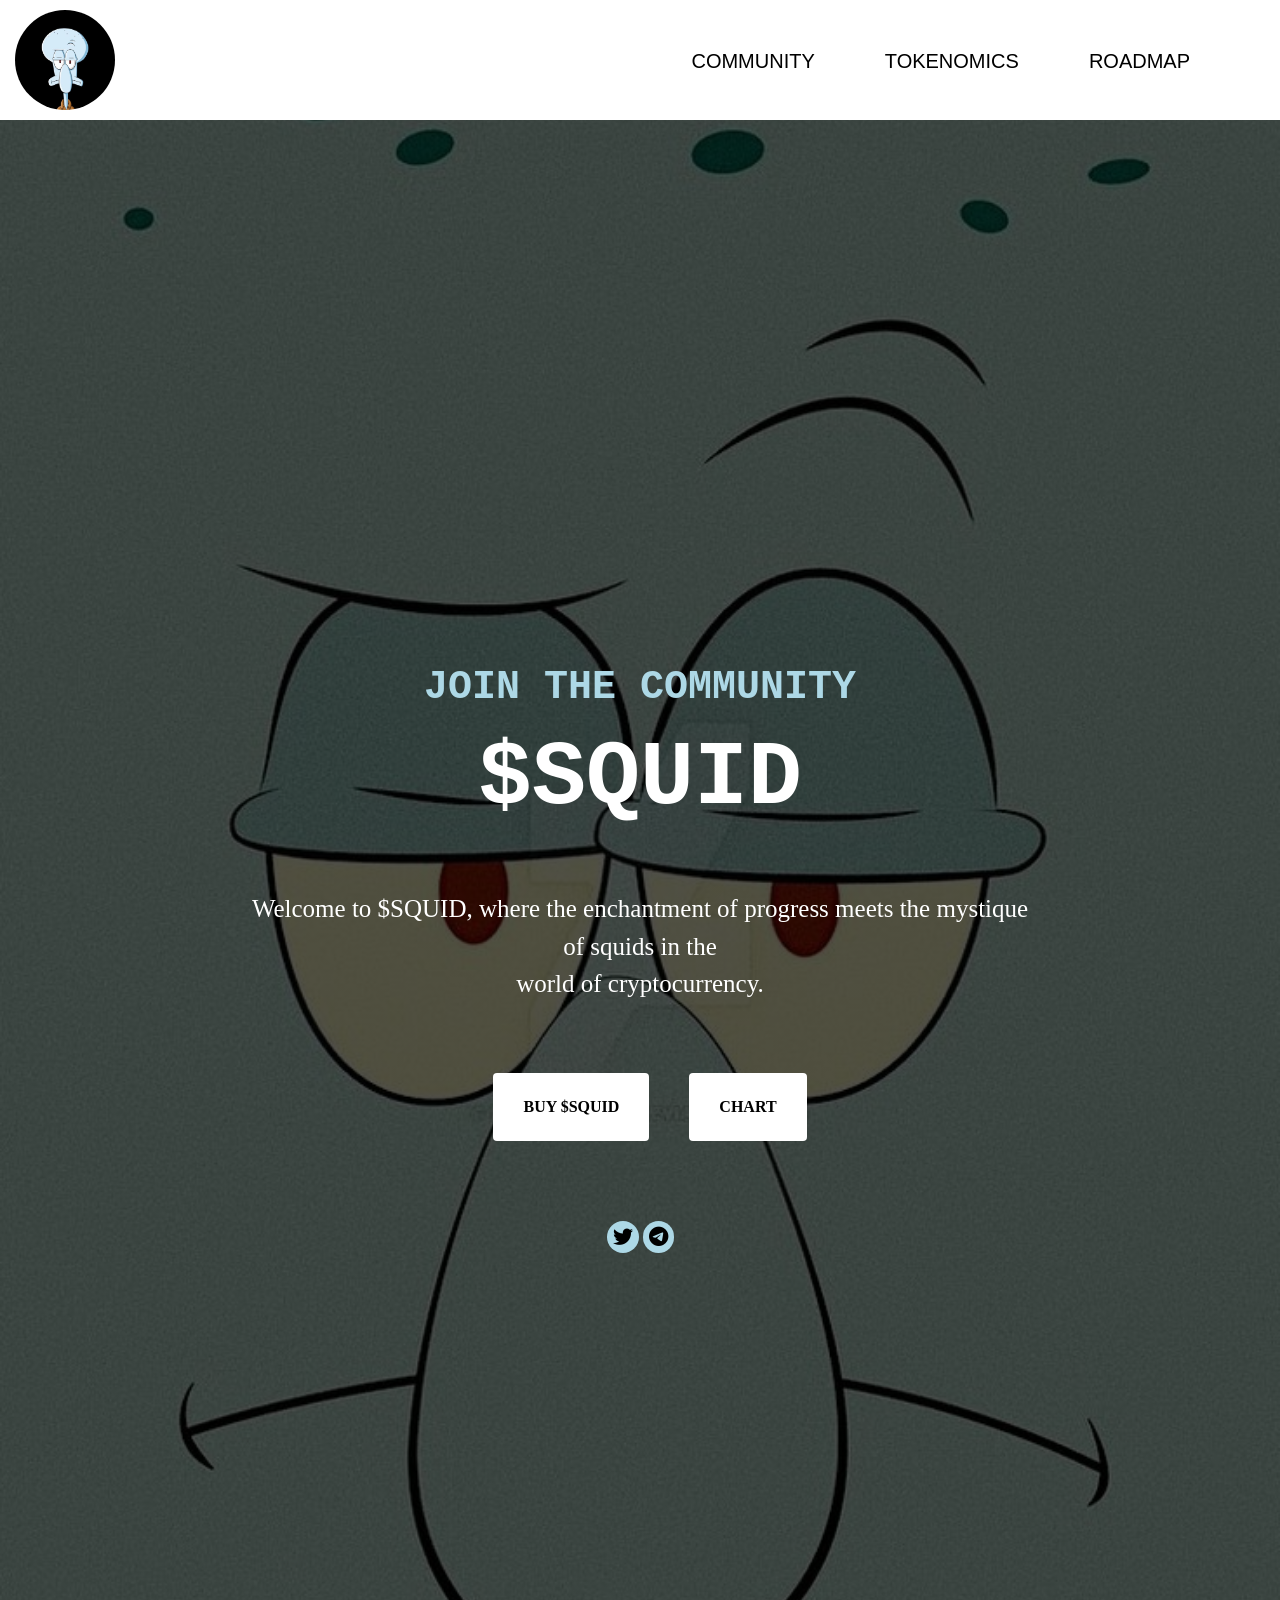
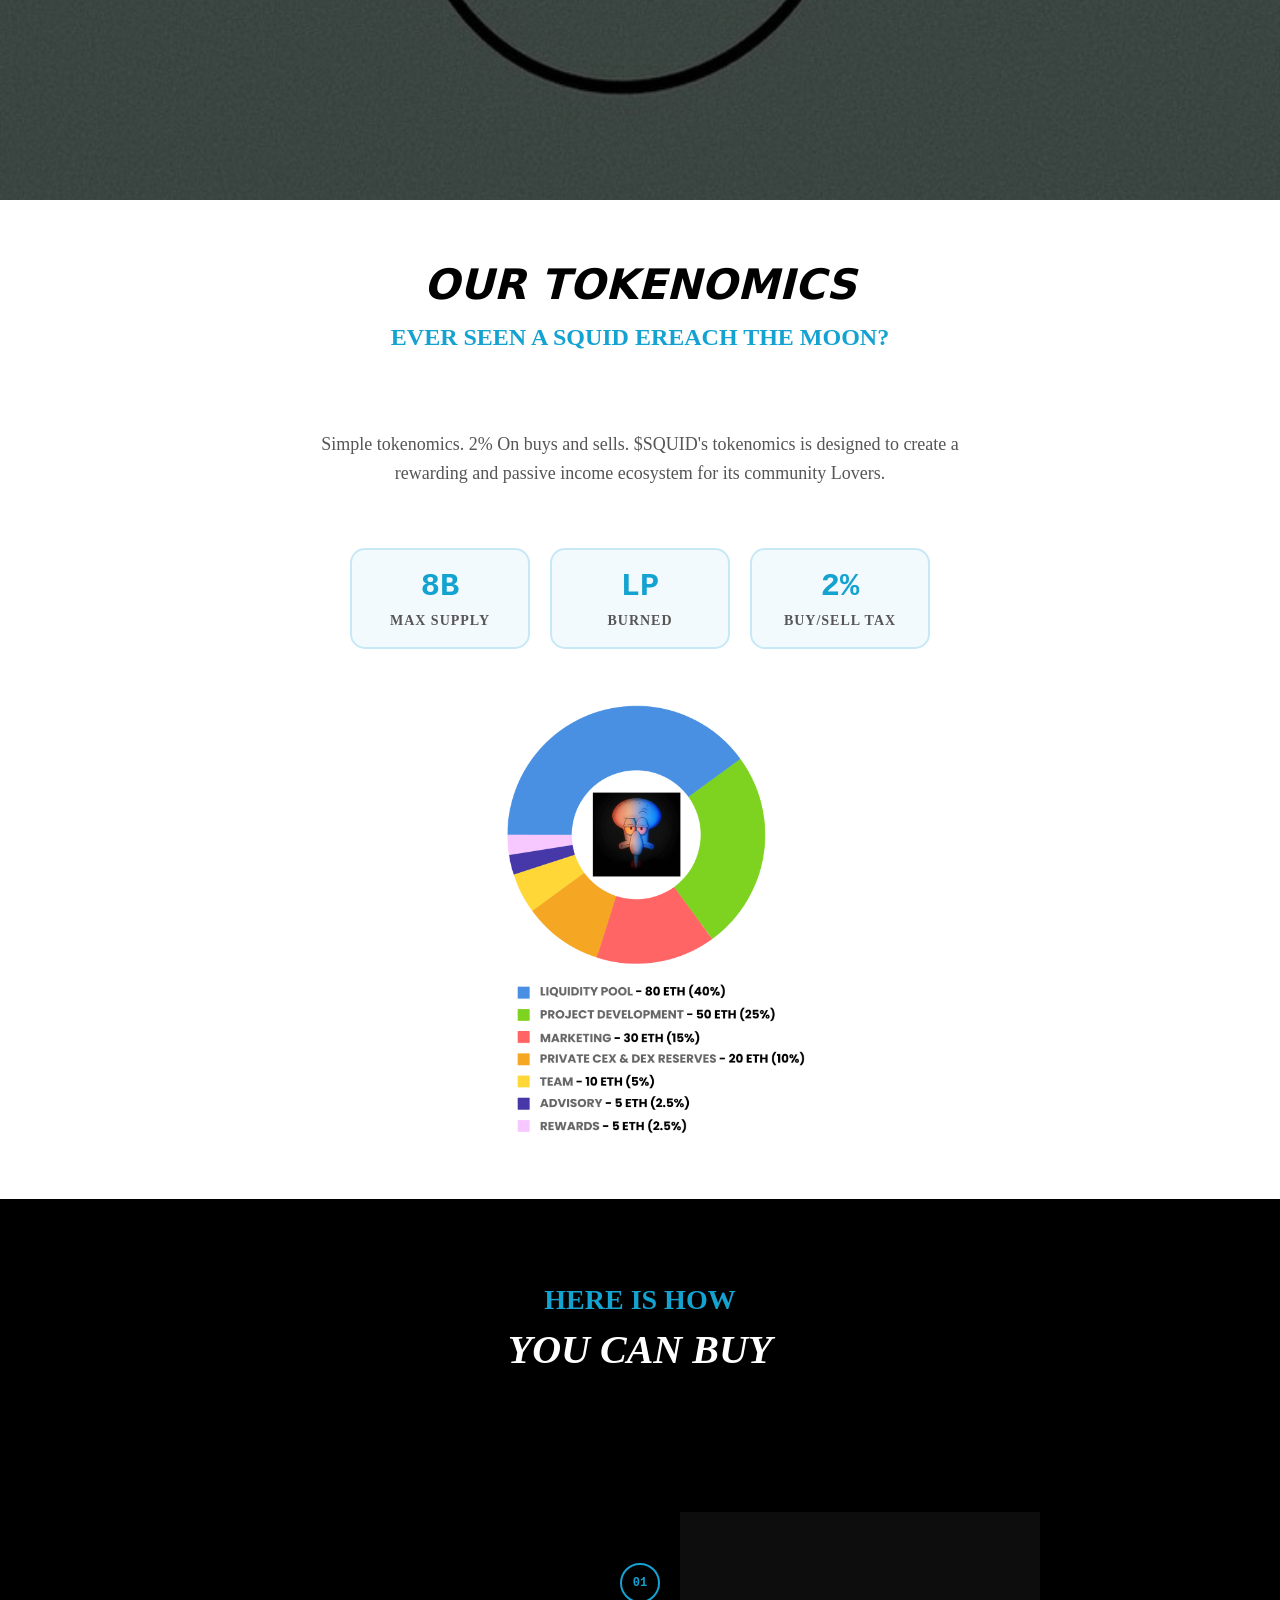
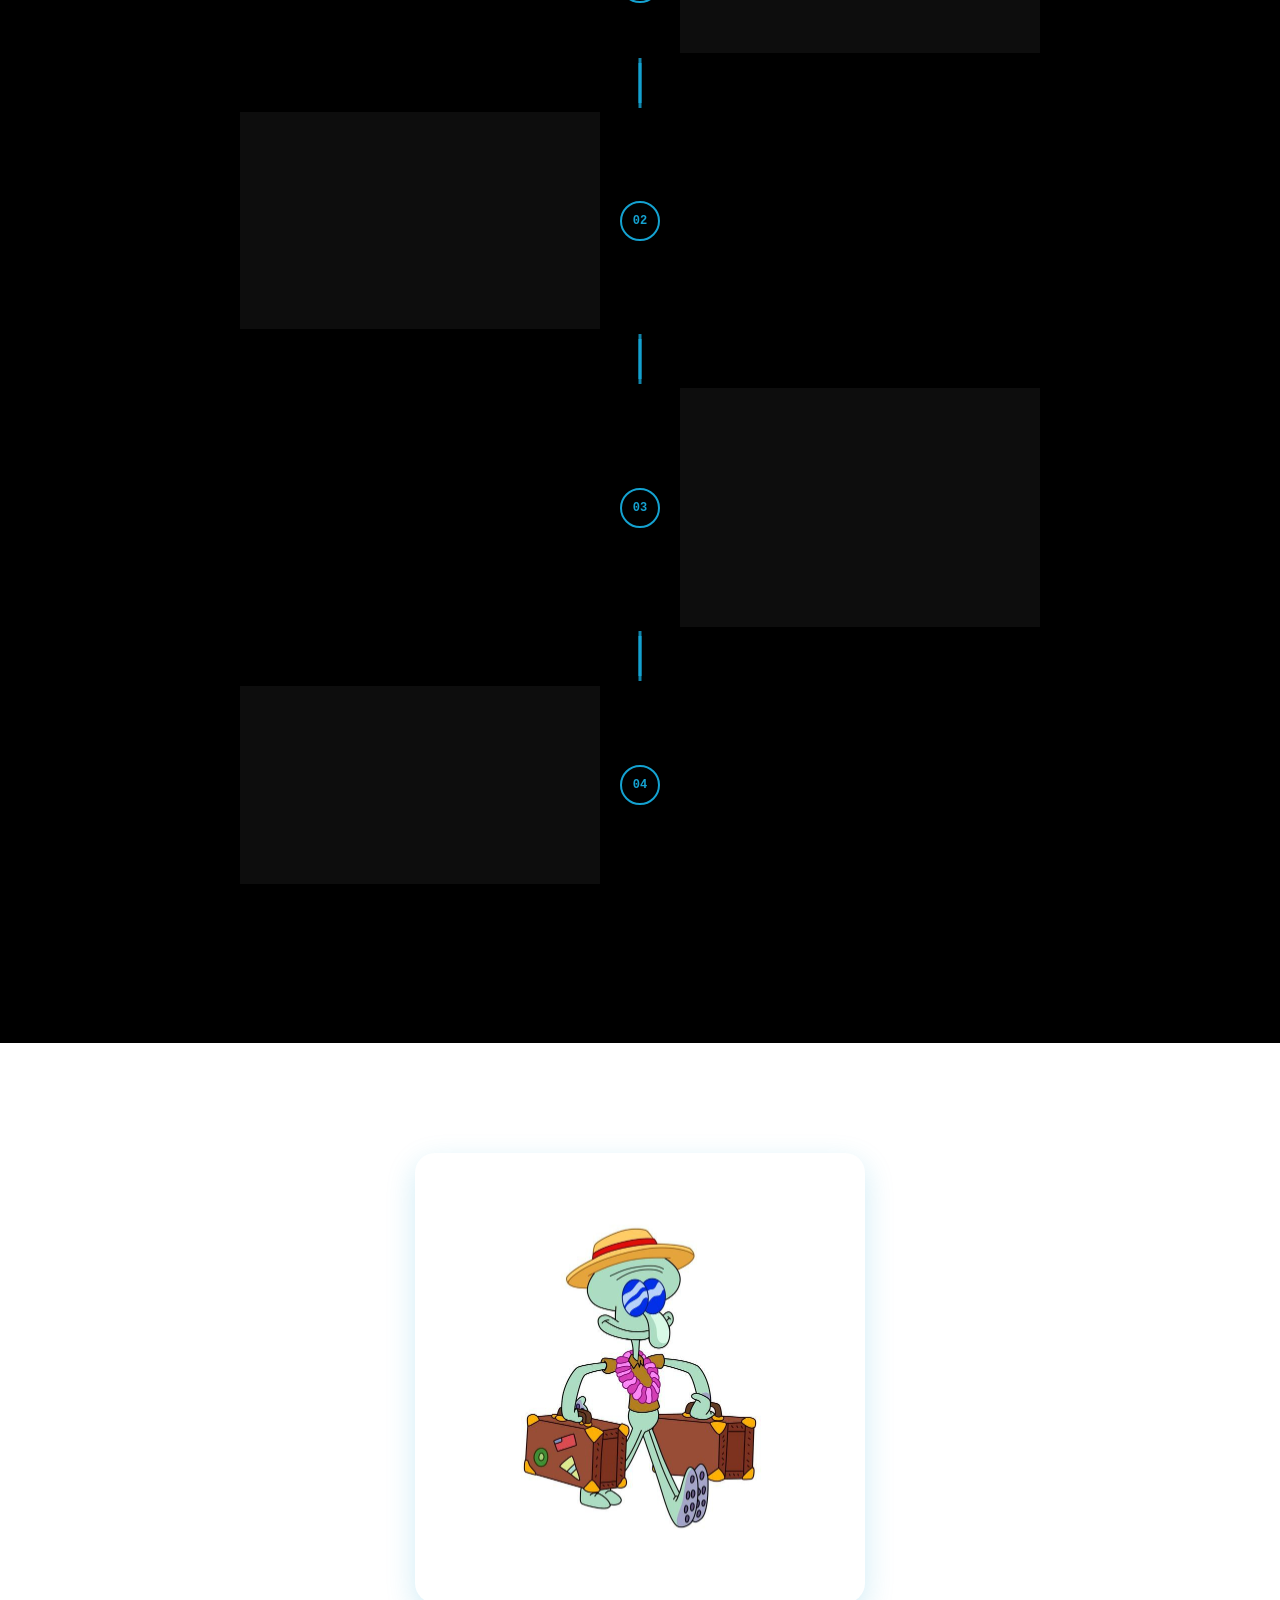
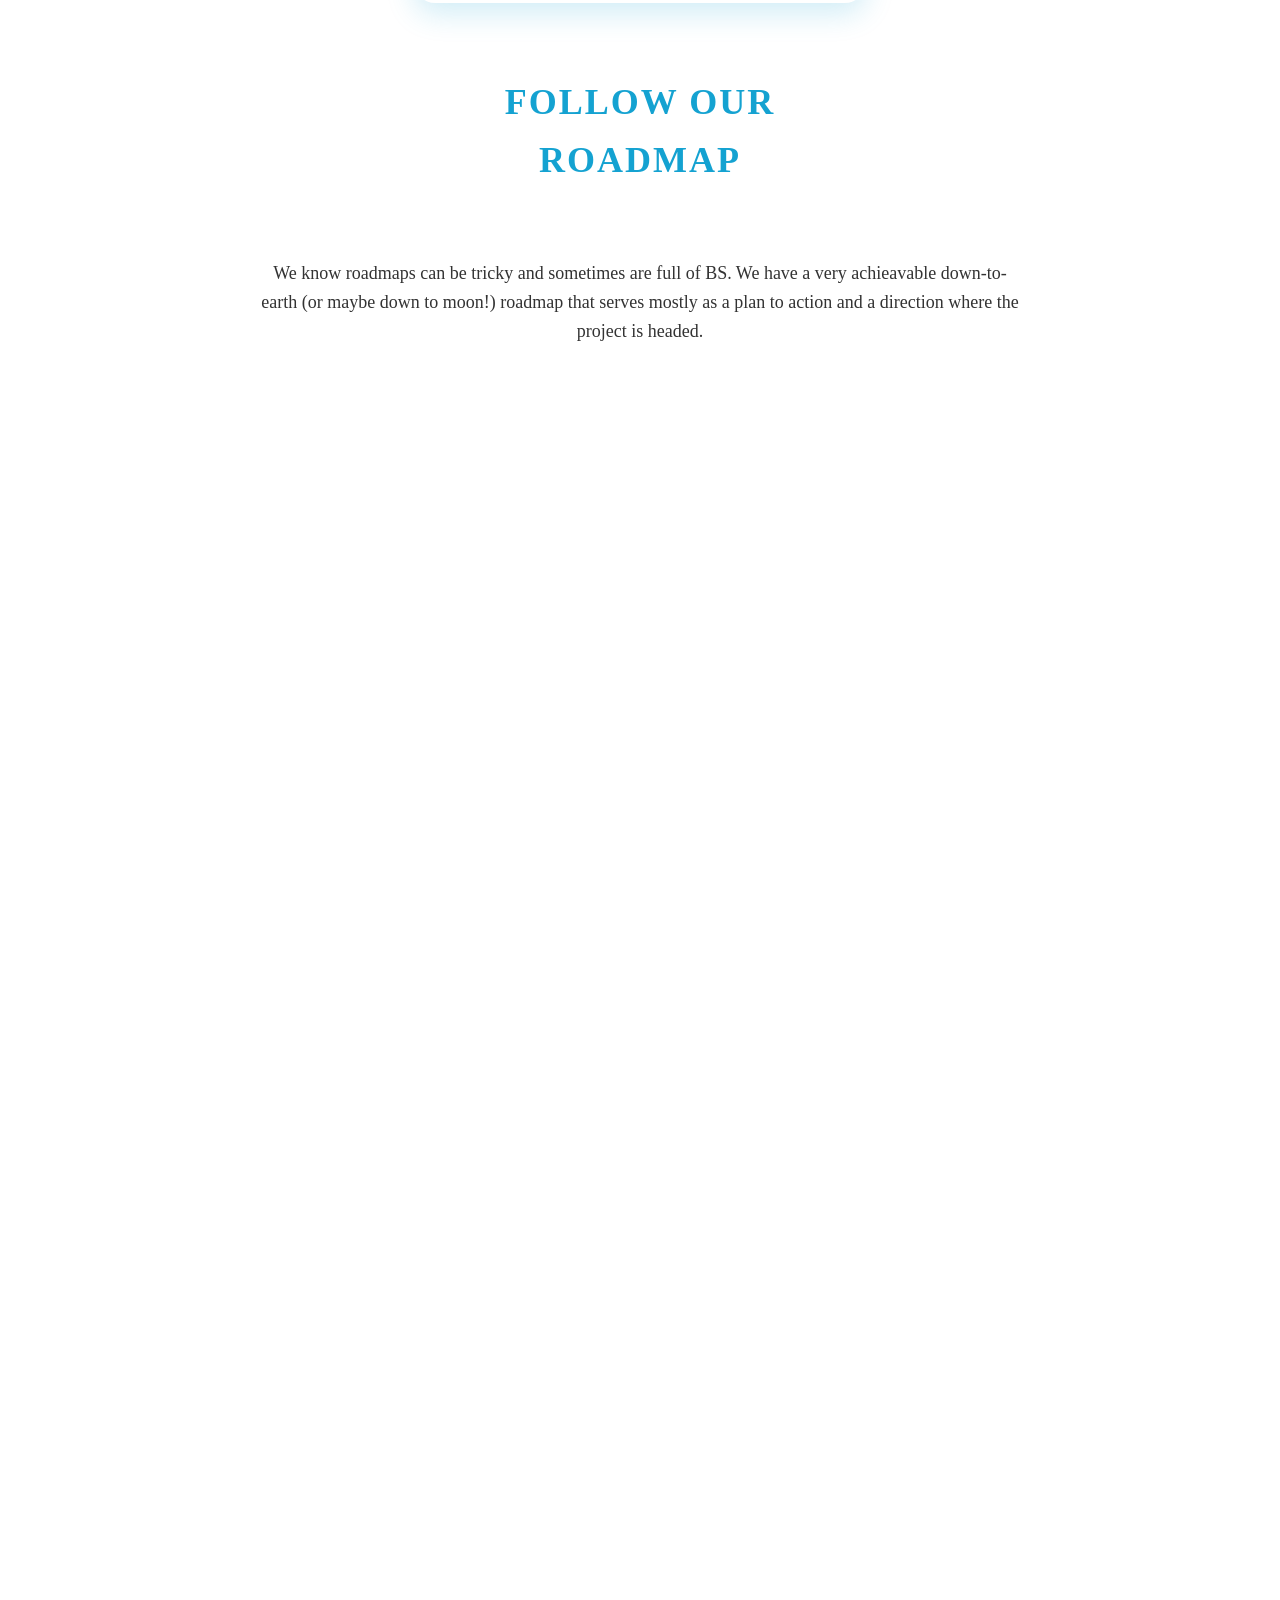
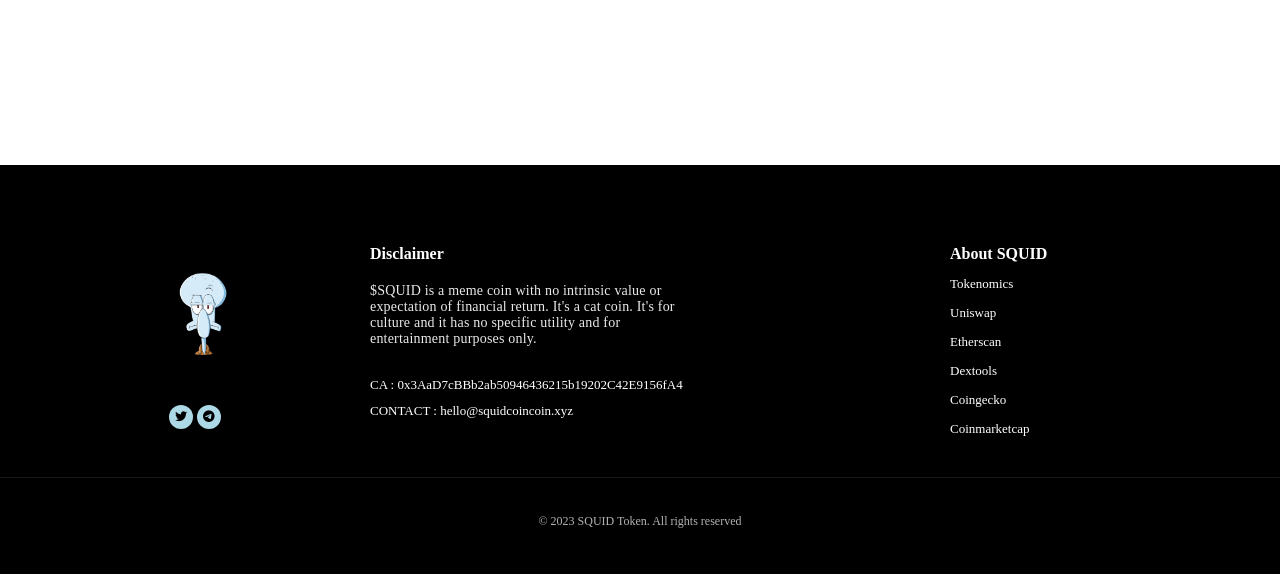
==== commit dceab083: "Improve responsiveness and add destination links - Convert BUY $SQUID button to link pointing to Uni" ====
--- a/index.html
+++ b/index.html
@@ -1,279 +1,350 @@
-<!DOCTYPE html>
+<!doctype html>
 <html lang="en">
-    <head>
-    <meta charset="UTF-8">
-    <meta http-equiv="X-UA-Compatible" content="IE=edge">
-    <meta name="viewport" content="width=device-width, initial-scale=1.0">
-        <title>squidcoin</title>
-        <link rel="stylesheet" href="style.css">
-        <link rel="stylesheet" href="fonts/css/all.css">
-    </head>
-    <body>
-        <nav id="navBar">
+  <head>
+    <meta charset="UTF-8" />
+    <meta http-equiv="X-UA-Compatible" content="IE=edge" />
+    <meta name="viewport" content="width=device-width, initial-scale=1.0" />
+    <title>squidcoin</title>
+    <link rel="stylesheet" href="style.css" />
+    <link rel="stylesheet" href="fonts/css/all.css" />
+  </head>
+  <body>
+    <nav id="navBar">
+      <div id="logo">
+        <div id="logoBox">
+          <a href="#">
+            <img src="images/image 4.jpg" alt="" width="100%" height="100%" />
+          </a>
+        </div>
+      </div>
+      <div id="navLinks">
+        <ul>
+          <li><a href="https://t.me/squidcoin">COMMUNITY</a></li>
+          <li><a href="#tokenomics">TOKENOMICS</a></li>
+          <li><a href="#roadmap">ROADMAP</a></li>
+        </ul>
+        <a href="#navLinks" id="close"><i class="fa-solid fa-xmark"></i></a>
+      </div>
+      <div id="mobile">
+        <a href="#navLinks">
+          <i id="bar" class="fa-solid fa-bars"></i>
+        </a>
+      </div>
+    </nav>
+
+    <section id="homePage">
+      <div id="homeContainer">
+        <div id="homeIntro">
+          <h2>JOIN THE COMMUNITY</h2>
+          <br />
+          <h1>$SQUID</h1>
+        </div>
+        <div id="homeWelcome">
+          <p>
+            Welcome to $SQUID, where the enchantment of progress meets the
+            mystique of squids in the <br />
+            world of cryptocurrency.
+          </p>
+        </div>
+        <div id="homeBtns">
+          <a href="https://uniswap.org/explore/tokens/ethereum/0x3AaD7cBBb2ab50946436215b19202C42E9156fA4" target="_blank" id="buySquid"><p>BUY $SQUID</p></a>
+          <a href="https://www.dextools.io/app/en/ether/pair-explorer/0x3AaD7cBBb2ab50946436215b19202C42E9156fA4" target="_blank" id="squidChart"><p>CHART</p></a>
+        </div>
+        <div id="homeSocials">
+          <a href="https://twitter.com/TDavelife"
+            ><i class="fa-brands fa-twitter"></i
+          ></a>
+          <a href="https://t.me/SunDave1"
+            ><i class="fa-brands fa-telegram"></i
+          ></a>
+        </div>
+      </div>
+    </section>
+
+    <section id="tokenomics">
+      <div id="tokenText">
+        <div id="mainTokenText">
+          <h1>OUR TOKENOMICS</h1>
+          <h2>EVER SEEN A SQUID EREACH THE MOON?</h2>
+          <br /><br /><br />
+          <p>
+            Simple tokenomics. 2% On buys and sells. $SQUID's tokenomics is
+            designed to create a rewarding and passive income ecosystem for its
+            community Lovers.
+          </p>
+        </div>
+        <div id="aboutToken">
+          <div id="tokenInfo">
+            <h3>8B</h3>
+            <p>MAX SUPPLY</p>
+          </div>
+          <div id="tokenInfo">
+            <h3>LP</h3>
+            <p>BURNED</p>
+          </div>
+          <div id="tokenInfo">
+            <h3>2%</h3>
+            <p>BUY/SELL TAX</p>
+          </div>
+        </div>
+      </div>
+      <div id="tokenImage">
+        <div id="tokenImageBox">
+          <img src="images/image 6.png" alt="" width="100%" height="100%" />
+        </div>
+      </div>
+    </section>
+
+    <section id="howToBuy">
+      <div id="howToBuyHead">
+        <h2>HERE IS HOW</h2>
+        <h1>YOU CAN BUY</h1>
+      </div>
+
+      <div id="timeline">
+        <div class="timeline-item">
+          <div class="timeline-marker">
+            <div class="timeline-number">01</div>
+          </div>
+          <div class="timeline-content">
+            <div class="timeline-icon">
+              <img
+                src="images/wallet.png"
+                alt="Wallet Setup"
+                width="100%"
+                height="100%"
+              />
+            </div>
+            <div class="timeline-text">
+              <h3>WALLET SETUP</h3>
+              <p>
+                Set up a compatible wallet, such as MetaMask or Trust Wallet,
+                and download it onto your device.
+              </p>
+            </div>
+          </div>
+        </div>
+
+        <div class="timeline-item">
+          <div class="timeline-marker">
+            <div class="timeline-number">02</div>
+          </div>
+          <div class="timeline-content">
+            <div class="timeline-icon">
+              <img
+                src="images/Eth step 1.png"
+                alt="Get Ethereum"
+                width="100%"
+                height="100%"
+              />
+            </div>
+            <div class="timeline-text">
+              <h3>OBTAIN SOME ETHEREUM</h3>
+              <p>
+                You need to have ETH in your wallet to switch to $SQUID. If you
+                don't own any Ethereum, you can buy directly on MetaMask,
+                transfer from another wallet, or buy on another exchange and
+                send it to your wallet.
+              </p>
+            </div>
+          </div>
+        </div>
+
+        <div class="timeline-item">
+          <div class="timeline-marker">
+            <div class="timeline-number">03</div>
+          </div>
+          <div class="timeline-content">
+            <div class="timeline-icon">
+              <img
+                src="images/uniswap step 2.png"
+                alt="DEX Connection"
+                width="100%"
+                height="100%"
+              />
+            </div>
+            <div class="timeline-text">
+              <h3>GO TO A DEX</h3>
+              <p>
+                To buy $SQUID you need to connect to a Decentralized Exchange
+                (DEX). Uniswap is usually the way to go. When there, connect
+                your wallet. Paste the $SQUID token address into Uniswap, select
+                $SQUID, and confirm. When MetaMask prompts you for a wallet
+                signature, sign.
+              </p>
+            </div>
+          </div>
+        </div>
+
+        <div class="timeline-item">
+          <div class="timeline-marker">
+            <div class="timeline-number">04</div>
+          </div>
+          <div class="timeline-content">
+            <div class="timeline-icon">
+              <img
+                src="images/image 2.jpg"
+                alt="Buy SQUID"
+                width="100%"
+                height="100%"
+              />
+            </div>
+            <div class="timeline-text">
+              <h3>BUY $SQUID AND JOIN US</h3>
+              <p>
+                Switch ETH for $SQUID. We have a 2% buy/sell tax, so you may
+                need to adjust slippage during times of market volatility and to
+                avoid MEV bots.
+              </p>
+            </div>
+          </div>
+        </div>
+      </div>
+    </section>
+
+    <section id="roadmap">
+      <div id="roadmapImageBox">
+        <div id="roadmapImage">
+          <img src="images/image 5.jpg" alt="" width="100%" height="100%" />
+        </div>
+      </div>
+      <div id="followRoadmap">
+        <h2>FOLLOW OUR</h2>
+        <h2>ROADMAP</h2>
+      </div>
+      <div id="roadmapText">
+        <p>
+          We know roadmaps can be tricky and sometimes are full of BS. We have a
+          very achieavable down-to-earth (or maybe down to moon!) roadmap that
+          serves mostly as a plan to action and a direction where the project is
+          headed.
+        </p>
+      </div>
+
+      <div id="plansBox">
+        <div id="plans">
+          <div id="phaseNumber">
+            <h1>01</h1>
+          </div>
+          <div id="phasePlans">
+            <h2>PHASE 01</h2>
+            <ul>
+              <li>✅ Team expansion</li>
+              <li>✅ Private Sale</li>
+              <li>✅ Launch</li>
+              <i class="uil uil-check"></i>
+            </ul>
+          </div>
+        </div>
+
+        <div id="plans">
+          <div id="phaseNumber">
+            <h1>02</h1>
+          </div>
+          <div id="phasePlans">
+            <h2>PHASE 02</h2>
+            <ul>
+              <li>✅ Team expansion</li>
+              <li>✅ Private Sale</li>
+              <li>✅ Launch</li>
+              <i class="uil uil-check"></i>
+            </ul>
+          </div>
+        </div>
+
+        <div id="plans">
+          <div id="phaseNumber">
+            <h1>03</h1>
+          </div>
+          <div id="phasePlans">
+            <h2>PHASE 03</h2>
+            <ul>
+              <li>✅ Team expansion</li>
+              <li>✅ Private Sale</li>
+              <li>✅ Launch</li>
+              <i class="uil uil-check"></i>
+            </ul>
+          </div>
+        </div>
+
+        <div id="plans">
+          <div id="phaseNumber">
+            <h1>04</h1>
+          </div>
+          <div id="phasePlans">
+            <h2>PHASE 04</h2>
+            <ul>
+              <li>✅ Team expansion</li>
+              <li>✅ Private Sale</li>
+              <li>✅ Launch</li>
+              <i class="uil uil-check"></i>
+            </ul>
+          </div>
+        </div>
+      </div>
+    </section>
+
+    <section id="footer">
+      <div id="footerPack">
+        <div id="copyright">
+          <div id="copyrightImage">
             <div id="logo">
-                <div id="logoBox">
-                   <a href="#"> <img src="images/image 4.jpg" alt="" width="100%" height="100%"> </a>
-                </div>
-            </div> 
-            <div id="navLinks">
-                <ul>
-                    <li><a href="">ABOUT</a></li>
-                    <li><a href="https://t.me/SunDave1">COMMUNITY</a></li>
-                    <li><a href="#tokenomics">TOKENOMICS</a></li>
-                    <li><a href="#roadmap">ROADMAP</a></li>
-                </ul>
-                <a href="#navLinks" id="close"><i class="fa-solid fa-xmark"></i></a>
-            </div>
-            <div id="mobile">
-                <a href="#navLinks">
-                    <i id="bar" class="fa-solid fa-bars"></i>
+              <div id="logoBox" class="footerLogoBox">
+                <a href="#">
+                  <img
+                    src="images/image 4.jpg"
+                    alt=""
+                    width="100%"
+                    height="100%"
+                  />
                 </a>
-            </div>
-        </nav>
-        
-        <section id="homePage">
-            <div id="homeContainer">
-                <div id="homeIntro">
-                    <h2>JOIN THE COMMUNITY</h2> <br>
-                    <h1>$SQUID</h1>
-                </div>
-                <div id="homeWelcome">
-                    <p>Welcome to $SQUID, where the enchantment of progress meets the mystique of squids in the <br> world of cryptocurrency.</p>
-                </div>
-                <div id="homeBtns">
-                     <div id="buySquid"><p>BUY $SQUID</p></div>
-                     <div id="squidChart"><p>CHART</p></div>
-                </div>
-                <div id="homeSocials">            
-                    <a href="https://twitter.com/TDavelife"><i class="fa-brands fa-twitter"></i></a>
-                    <a href="https://t.me/SunDave1"><i class="fa-brands fa-telegram"></i></a>
-                </div>
-            </div>
-        </section>
-
-        <section id="tokenomics">
-            <div id="tokenText">
-                <div id="mainTokenText">
-                    <h1>OUR TOKENOMICS</h1> 
-                    <h2>EVER SEEN A SQUID EREACH THE MOON?</h2> <br><br><br>
-                    <p>Simple tokenomics. 2% On buys and sells. $SQUID's tokenomics is designed to create a rewarding and passive income ecosystem for its community Lovers.</p>
-                </div>
-                <div id="aboutToken">
-                    <div id="tokenInfo">
-                        <h3>8B</h3>
-                        <p>MAX SUPPLY</p>
-                    </div>
-                    <div id="tokenInfo">
-                        <h3> LP</h3>
-                        <p>BURNED</p>
-                    </div>
-                    <div id="tokenInfo">
-                        <h3>2%</h3>
-                        <p>BUY/SELL TAX</p>
-                    </div>
-                </div>
-            </div>
-            <div id="tokenImage">
-                <div id="tokenImageBox">
-                    <img src="images/image 6.png" alt="" width="100%" height="100%">
-                </div>
-            </div>
-        </section>
-
-        <section id="howToBuy">
-            <div id="howToBuyHead">
-                <h2>HERE IS HOW</h2>
-                <h1>YOU CAN BUY</h1>
-            </div>
-
-            <div id="timeline">
-                <div class="timeline-item">
-                    <div class="timeline-marker">
-                        <div class="timeline-number">01</div>
-                    </div>
-                    <div class="timeline-content">
-                        <div class="timeline-icon">
-                            <img src="images/wallet.png" alt="Wallet Setup" width="100%" height="100%">
-                        </div>
-                        <div class="timeline-text">
-                            <h3>WALLET SETUP</h3>
-                            <p>Set up a compatible wallet, such as MetaMask or Trust Wallet, and download it onto your device.</p>
-                        </div>
-                    </div>
-                </div>
-
-                <div class="timeline-item">
-                    <div class="timeline-marker">
-                        <div class="timeline-number">02</div>
-                    </div>
-                    <div class="timeline-content">
-                        <div class="timeline-icon">
-                            <img src="images/Eth step 1.png" alt="Get Ethereum" width="100%" height="100%">
-                        </div>
-                        <div class="timeline-text">
-                            <h3>OBTAIN SOME ETHEREUM</h3>
-                            <p>You need to have ETH in your wallet to switch to $SQUID. If you don't own any Ethereum, you can buy directly on MetaMask, transfer from another wallet, or buy on another exchange and send it to your wallet.</p>
-                        </div>
-                    </div>
-                </div>
-
-                <div class="timeline-item">
-                    <div class="timeline-marker">
-                        <div class="timeline-number">03</div>
-                    </div>
-                    <div class="timeline-content">
-                        <div class="timeline-icon">
-                            <img src="images/uniswap step 2.png" alt="DEX Connection" width="100%" height="100%">
-                        </div>
-                        <div class="timeline-text">
-                            <h3>GO TO A DEX</h3>
-                            <p>To buy $SQUID you need to connect to a Decentralized Exchange (DEX). Uniswap is usually the way to go. When there, connect your wallet. Paste the $SQUID token address into Uniswap, select $SQUID, and confirm. When MetaMask prompts you for a wallet signature, sign.</p>
-                        </div>
-                    </div>
-                </div>
-
-                <div class="timeline-item">
-                    <div class="timeline-marker">
-                        <div class="timeline-number">04</div>
-                    </div>
-                    <div class="timeline-content">
-                        <div class="timeline-icon">
-                            <img src="images/image 2.jpg" alt="Buy SQUID" width="100%" height="100%">
-                        </div>
-                        <div class="timeline-text">
-                            <h3>BUY $SQUID AND JOIN US</h3>
-                            <p>Switch ETH for $SQUID. We have a 2% buy/sell tax, so you may need to adjust slippage during times of market volatility and to avoid MEV bots.</p>
-                        </div>
-                    </div>
-                </div>
-            </div>
-        </section>
-
-        <section id="roadmap">
-            <div id="roadmapImageBox">
-                <div id="roadmapImage">
-                    <img src="images/image 5.jpg" alt="" width="100%" height="100%">
-                </div>
-            </div>
-            <div id="followRoadmap">
-                <h2>FOLLOW OUR</h2>
-                <h2>ROADMAP</h2>
-            </div>
-            <div id="roadmapText">
-                <p>We know roadmaps can be tricky and sometimes are full of BS. We have a very achieavable down-to-earth (or maybe down to moon!) roadmap that serves mostly as a plan to action and a direction where the project is headed.</p>
-            </div>
-
-            <div id="plansBox">
-                <div id="plans">
-                    <div id="phaseNumber"> 
-                        <h1>01</h1>
-                    </div>
-                    <div id="phasePlans">
-                        <h2>PHASE 01</h2>
-                        <ul>
-                            <li>  ✅ Team expansion</li>
-                            <li>  ✅ Private Sale</li>
-                            <li>  ✅ Launch</li>
-                            <i class="uil uil-check"></i>
-                        </ul>
-                    </div>
-                </div>
-    
-                <div id="plans">
-                    <div id="phaseNumber"> 
-                        <h1>02</h1>
-                    </div>
-                    <div id="phasePlans">
-                        <h2>PHASE 02</h2>
-                        <ul>
-                            <li>  ✅ Team expansion</li>
-                            <li>  ✅ Private Sale</li>
-                            <li>  ✅ Launch</li>
-                            <i class="uil uil-check"></i>
-                        </ul>
-                    </div>
-                </div>
-    
-                <div id="plans">
-                    <div id="phaseNumber"> 
-                        <h1>03</h1>
-                    </div>
-                    <div id="phasePlans">
-                        <h2>PHASE 03</h2>
-                        <ul>
-                            <li>  ✅ Team expansion</li>
-                            <li>  ✅ Private Sale</li>
-                            <li>  ✅ Launch</li>
-                            <i class="uil uil-check"></i>
-                        </ul>
-                    </div>
-                </div>
-    
-                <div id="plans">
-                    <div id="phaseNumber"> 
-                        <h1>04</h1>
-                    </div>
-                    <div id="phasePlans">
-                        <h2>PHASE 04</h2>
-                        <ul>
-                            <li>  ✅ Team expansion</li>
-                            <li>  ✅ Private Sale</li>
-                            <li>  ✅ Launch</li>
-                            <i class="uil uil-check"></i>
-                        </ul>
-                    </div>
-                </div>
-    
-            </div>
-
-        </section>
-
-        <section id="footer">
-            <div id="footerPack">
-                <div id="copyright">
-                    <div id="copyrightImage">
-                        <div id="logo">
-                            <div id="logoBox" class="footerLogoBox">
-                               <a href="#"> <img src="images/image 4.jpg" alt="" width="100%" height="100%"> </a>
-                            </div>
-                        </div> 
-                    </div>
-    
-                    <div id="footerSocials">
-                        <div id="homeSocials" class="footerHomeSocials">            
-                            <a href="https://twitter.com/TDavelife"><i class="fa-brands fa-twitter footerSocials2 " ></i></a>
-                            <a href="https://t.me/SunDave1"><i class="fa-brands fa-telegram footerSocials2 "></i></a>
-                        </div>
-                    </div>
-                </div>
-                <div id="disclaimerFooter">
-                    <div id="disclaimer">
-                        <h3>Disclaimer</h3>
-                        <p>$SQUID is a meme coin with no intrinsic value or expectation of financial return. It's a cat coin. It's for culture and it has no specific utility and for entertainment purposes only.</p>
-                    </div>
-    
-                    <div id="disclaimerContract">
-                        <p>CA : 0x3AaD7cBBb2ab50946436215b19202C42E9156fA4</p>
-                        <p>CONTACT : hello@squidcoincoin.xyz</p>
-                    </div>
-                </div>
-                <div id="aboutFooter">
-                    <h1>About SQUID</h1>
-                    <ul>
-                        <li><a href="#tokenomics">Tokenomics</a></li>
-                        <li><a href="">Uniswap</a></li>
-                        <li><a href="">Etherscan</a></li>
-                        <li><a href="">Dextools</a></li>
-                        <li><a href="">Coingecko</a></li>
-                        <li><a href="">Coinmarketcap</a></li>
-                    </ul>
-                </div>
-            </div>
-            <div id="footerCopyright">
-                <p>© 2023 SQUID Token. All rights reserved</p>
-            </div>
-        </section>
-
-        <script src="script.js"></script>
-    </body>
+              </div>
+            </div>
+          </div>
+
+          <div id="footerSocials">
+            <div id="homeSocials" class="footerHomeSocials">
+              <a href="https://twitter.com/TDavelife"
+                ><i class="fa-brands fa-twitter footerSocials2"></i
+              ></a>
+              <a href="https://t.me/SunDave1"
+                ><i class="fa-brands fa-telegram footerSocials2"></i
+              ></a>
+            </div>
+          </div>
+        </div>
+        <div id="disclaimerFooter">
+          <div id="disclaimer">
+            <h3>Disclaimer</h3>
+            <p>
+              $SQUID is a meme coin with no intrinsic value or expectation of
+              financial return. It's a cat coin. It's for culture and it has no
+              specific utility and for entertainment purposes only.
+            </p>
+          </div>
+
+          <div id="disclaimerContract">
+            <p>CA : 0x3AaD7cBBb2ab50946436215b19202C42E9156fA4</p>
+            <p>CONTACT : hello@squidcoincoin.xyz</p>
+          </div>
+        </div>
+        <div id="aboutFooter">
+          <h1>About SQUID</h1>
+          <ul>
+            <li><a href="#tokenomics">Tokenomics</a></li>
+            <li><a href="https://uniswap.org/explore/tokens/ethereum/0x3AaD7cBBb2ab50946436215b19202C42E9156fA4" target="_blank">Uniswap</a></li>
+            <li><a href="https://etherscan.io/token/0x3AaD7cBBb2ab50946436215b19202C42E9156fA4" target="_blank">Etherscan</a></li>
+            <li><a href="https://www.dextools.io/app/en/ether/pair-explorer/0x3AaD7cBBb2ab50946436215b19202C42E9156fA4" target="_blank">Dextools</a></li>
+            <li><a href="https://www.coingecko.com/en/coins/squidcoin" target="_blank">Coingecko</a></li>
+            <li><a href="https://coinmarketcap.com/currencies/squidcoin/" target="_blank">Coinmarketcap</a></li>
+          </ul>
+        </div>
+      </div>
+      <div id="footerCopyright">
+        <p>© 2023 SQUID Token. All rights reserved</p>
+      </div>
+    </section>
+
+    <script src="script.js"></script>
+  </body>
 </html>
--- a/style.css
+++ b/style.css
@@ -8,6 +8,7 @@
 html, body {
     width: 100%;
     overflow-x: hidden;
+    scroll-behavior: smooth;
 }
 
 body {
@@ -168,12 +169,12 @@
 
 #homeIntro h2 {
     color:  lightblue;
-    font-size: 40px;
+    font-size: clamp(24px, 6vw, 40px);
 }
 
 #homeIntro h1 {
     color:#fff ;
-    font-size: 90px;
+    font-size: clamp(50px, 12vw, 90px);
 }
 
 #homeWelcome {
@@ -187,7 +188,8 @@
 
 #homeWelcome p {
     color: #fff;
-    font-size: 25px;
+    font-size: clamp(16px, 4vw, 25px);
+    line-height: 1.5;
 }
 
 #homeBtns {
@@ -204,6 +206,10 @@
     padding: 25px 30px;
     margin-left: 20px;
     cursor: pointer;
+    text-decoration: none;
+    display: inline-block;
+    border-radius: 4px;
+    transition: all 0.3s ease;
 }
 
 #buySquid:hover ,  #squidChart:hover{
@@ -213,6 +219,7 @@
 
 #buySquid p , #squidChart p{
     font-weight: 900;
+    margin: 0;
 }
 
 #homeSocials {
@@ -245,21 +252,23 @@
     max-width: 100vw;
     min-height: 100vh;
     display: flex;
-    flex-direction: row;
+    flex-direction: column;
     justify-content: center;
     align-items: center;
-    padding: 80px 60px 100px 60px;
+    padding: 60px 20px;
     overflow-x: hidden;
-    gap: 60px;
+    gap: 40px;
 }
 
 #tokenText {
-    width: 50%;
+    width: 100%;
+    max-width: 800px;
     padding: 0;
-    text-align: left;
+    text-align: center;
     display: flex;
     flex-direction: column;
     justify-content: center;
+    align-items: center;
 }
 
 #mainTokenText {
@@ -267,7 +276,7 @@
 }
 
 #mainTokenText h1 {
-    font-size: 42px;
+    font-size: clamp(28px, 6vw, 42px);
     font-weight: 900;
     font-style: italic;
     margin-bottom: 15px;
@@ -276,15 +285,15 @@
 }
 
 #mainTokenText h2 {
-    font-size: 24px;
+    font-size: clamp(18px, 4vw, 24px);
     color: rgb(20, 162, 209);
     margin-bottom: 25px;
     font-weight: 600;
 }
 
 #mainTokenText p {
-    max-width: 500px;
-    font-size: 18px;
+    max-width: 100%;
+    font-size: clamp(14px, 3vw, 18px);
     line-height: 1.6;
     color: rgb(87, 85, 85);
     margin-bottom: 30px;
@@ -295,21 +304,22 @@
     flex-direction: row;
     gap: 20px;
     margin-top: 30px;
-    justify-content: flex-start;
-    align-items: center; 
+    justify-content: center;
+    align-items: center;
     flex-wrap: wrap;
+    width: 100%;
 }
 
 #tokenInfo {
     text-align: center;
-    padding: 18px 15px;
+    padding: clamp(12px, 2vw, 18px) clamp(10px, 2vw, 15px);
     background: rgba(20, 162, 209, 0.05);
     border-radius: 15px;
     border: 2px solid rgba(20, 162, 209, 0.2);
     transition: all 0.3s ease;
-    min-width: 120px;
+    min-width: 100px;
     flex: 1;
-    max-width: 160px;
+    max-width: 180px;
 }
 
 #tokenInfo:hover {
@@ -319,7 +329,7 @@
 }
 
 #tokenInfo h3 {
-    font-size: 32px;
+    font-size: clamp(20px, 5vw, 32px);
     color: rgb(20, 162, 209);
     font-family: 'Courier New', Courier, monospace;
     font-weight: bold;
@@ -328,14 +338,15 @@
 
 #tokenInfo p {
     color: rgb(87, 85, 85);
-    font-size: 14px;
+    font-size: clamp(11px, 2vw, 14px);
     font-weight: 600;
     text-transform: uppercase;
     letter-spacing: 1px;
 }
 
 #tokenImage {
-    width: 50%;
+    width: 100%;
+    max-width: 500px;
     display: flex;
     justify-content: center;
     align-items: center;
@@ -381,13 +392,13 @@
 
 #howToBuyHead h2 {
     color: rgb(20, 162, 209);
-    font-size: 28px;
+    font-size: clamp(20px, 5vw, 28px);
     margin-bottom: 10px;
 }
 
 #howToBuyHead h1 {
     font-style: italic;
-    font-size: 40px;
+    font-size: clamp(28px, 6vw, 40px);
     color: #fff;
     font-weight: 900;
 }
@@ -545,19 +556,19 @@
 
 .timeline-text h3 {
     color: rgb(20, 162, 209);
-    font-size: 16px;
+    font-size: clamp(13px, 2.5vw, 16px);
     letter-spacing: 0.8px;
     margin-bottom: 10px;
     font-weight: 700;
     line-height: 1.1;
     text-transform: uppercase;
-    white-space: nowrap;
-    overflow: hidden;
-    text-overflow: ellipsis;
+    white-space: normal;
+    overflow: visible;
+    text-overflow: clip;
 }
 
 .timeline-text p {
-    font-size: 13px;
+    font-size: clamp(11px, 2vw, 13px);
     line-height: 1.5;
     color: rgba(255, 255, 255, 0.9);
     letter-spacing: 0.3px;
@@ -626,8 +637,8 @@
 }
 
 #roadmapImage {
-    width: 450px;
-    height: 450px;
+    width: clamp(250px, 60vw, 450px);
+    height: clamp(250px, 60vw, 450px);
     display: flex;
     justify-content: center;
     align-items: center;
@@ -674,9 +685,9 @@
 
 #followRoadmap h2 {
     color: rgb(20, 162, 209);
-    font-size: 36px;
+    font-size: clamp(24px, 6vw, 36px);
     font-weight: 700;
-    letter-spacing: 3px;
+    letter-spacing: 2px;
     margin: 8px 0;
     text-transform: uppercase;
 }
@@ -693,7 +704,7 @@
 #roadmapText p {
     max-width: 800px;
     margin: 0 auto;
-    font-size: 18px;
+    font-size: clamp(14px, 3vw, 18px);
     line-height: 1.6;
     color: #333;
     text-align: center;
@@ -741,7 +752,7 @@
 }
 
 #phaseNumber h1 {
-    font-size: 48px;
+    font-size: clamp(32px, 7vw, 48px);
     font-weight: 700;
     color: rgb(20, 162, 209);
     margin: 0;
@@ -750,7 +761,7 @@
 
 #phasePlans h2 {
     color: rgb(20, 162, 209);
-    font-size: 24px;
+    font-size: clamp(18px, 4vw, 24px);
     font-weight: 600;
     margin: 0 0 20px 0;
     letter-spacing: 1px;
@@ -765,7 +776,7 @@
 #phasePlans ul li {
     list-style: none;
     padding: 8px 0;
-    font-size: 16px;
+    font-size: clamp(13px, 2.5vw, 16px);
     color: #333;
 }
 
@@ -812,7 +823,7 @@
 }
 
 #aboutFooter h1 {
-    font-size: 19px;
+    font-size: 16px;
     color: #fff;
 }
 
@@ -823,7 +834,7 @@
 #aboutFooter li {
     list-style: none;
     padding-top: 13px;
-    font-size: 17px;
+    font-size: 13px;
     color: #ffffffcc;
 }
 
@@ -848,12 +859,12 @@
 
 #disclaimer h3 {
     padding: 0 0 20px 0;
-    font-size: 21px;
+    font-size: 16px;
 }
 
 #disclaimer p {
     max-width: 310px;
-    font-size: 20px;
+    font-size: 14px;
     font-weight: 100;
     letter-spacing: 0.2px;
     color: #ffffffea;
@@ -1081,15 +1092,28 @@
         padding-bottom: 30px;
     }
 
+        #buySquid, #squidChart {
+        padding: clamp(12px, 3vw, 15px) clamp(15px, 5vw, 20px);
+        font-size: clamp(12px, 2.5vw, 16px);
+        margin-left: clamp(5px, 2vw, 10px);
+    }
+
+    #homeBtns {
+        flex-direction: column;
+        gap: 15px;
+    }
+
     #buySquid, #squidChart {
-        padding: 15px 15px 15px 15px;
+        margin-left: 0;
+        width: 100%;
+        max-width: 250px;
     }
 
     #tokenomics {
         flex-direction: column;
-        padding: 50px 20px;
+        padding: 40px 20px;
         min-height: auto;
-        gap: 40px;
+        gap: 30px;
         justify-content: center;
         align-items: center;
     }
@@ -1104,26 +1128,26 @@
     #mainTokenText {
         max-width: 100%;
     }
-    
+
     #mainTokenText h1 {
-        font-size: 28px;
+        font-size: clamp(24px, 6vw, 32px);
         margin-bottom: 15px;
     }
 
     #mainTokenText h2 {
-        font-size: 18px;
+        font-size: clamp(16px, 4vw, 22px);
         margin-bottom: 20px;
     }
 
     #mainTokenText p {
-        font-size: 15px;
+        font-size: clamp(13px, 3vw, 16px);
         max-width: 100%;
         margin-bottom: 25px;
     }
 
     #aboutToken {
         flex-direction: row;
-        gap: 15px;
+        gap: 12px;
         justify-content: center;
         flex-wrap: wrap;
         margin-top: 25px;
@@ -1131,32 +1155,33 @@
 
     #tokenInfo {
         flex: 1;
-        min-width: 120px;
-        max-width: 180px;
-        padding: 15px 10px;
+        min-width: 90px;
+        max-width: 160px;
+        padding: 12px 8px;
     }
 
     #tokenInfo h3 {
-        font-size: 24px;
+        font-size: clamp(18px, 4vw, 28px);
     }
 
     #tokenInfo p {
-        font-size: 11px;
+        font-size: clamp(10px, 2vw, 12px);
     }
 
     #tokenImage {
         width: 100%;
+        max-width: 400px;
         padding: 0;
-        order: -1;
         display: flex;
         justify-content: center;
         align-items: center;
     }
 
     #tokenImageBox {
-        max-width: 300px;
-        height: 300px;
+        max-width: 100%;
+        height: auto;
         margin: 0 auto;
+        aspect-ratio: 1;
     }
 
     #homeWelcome p {
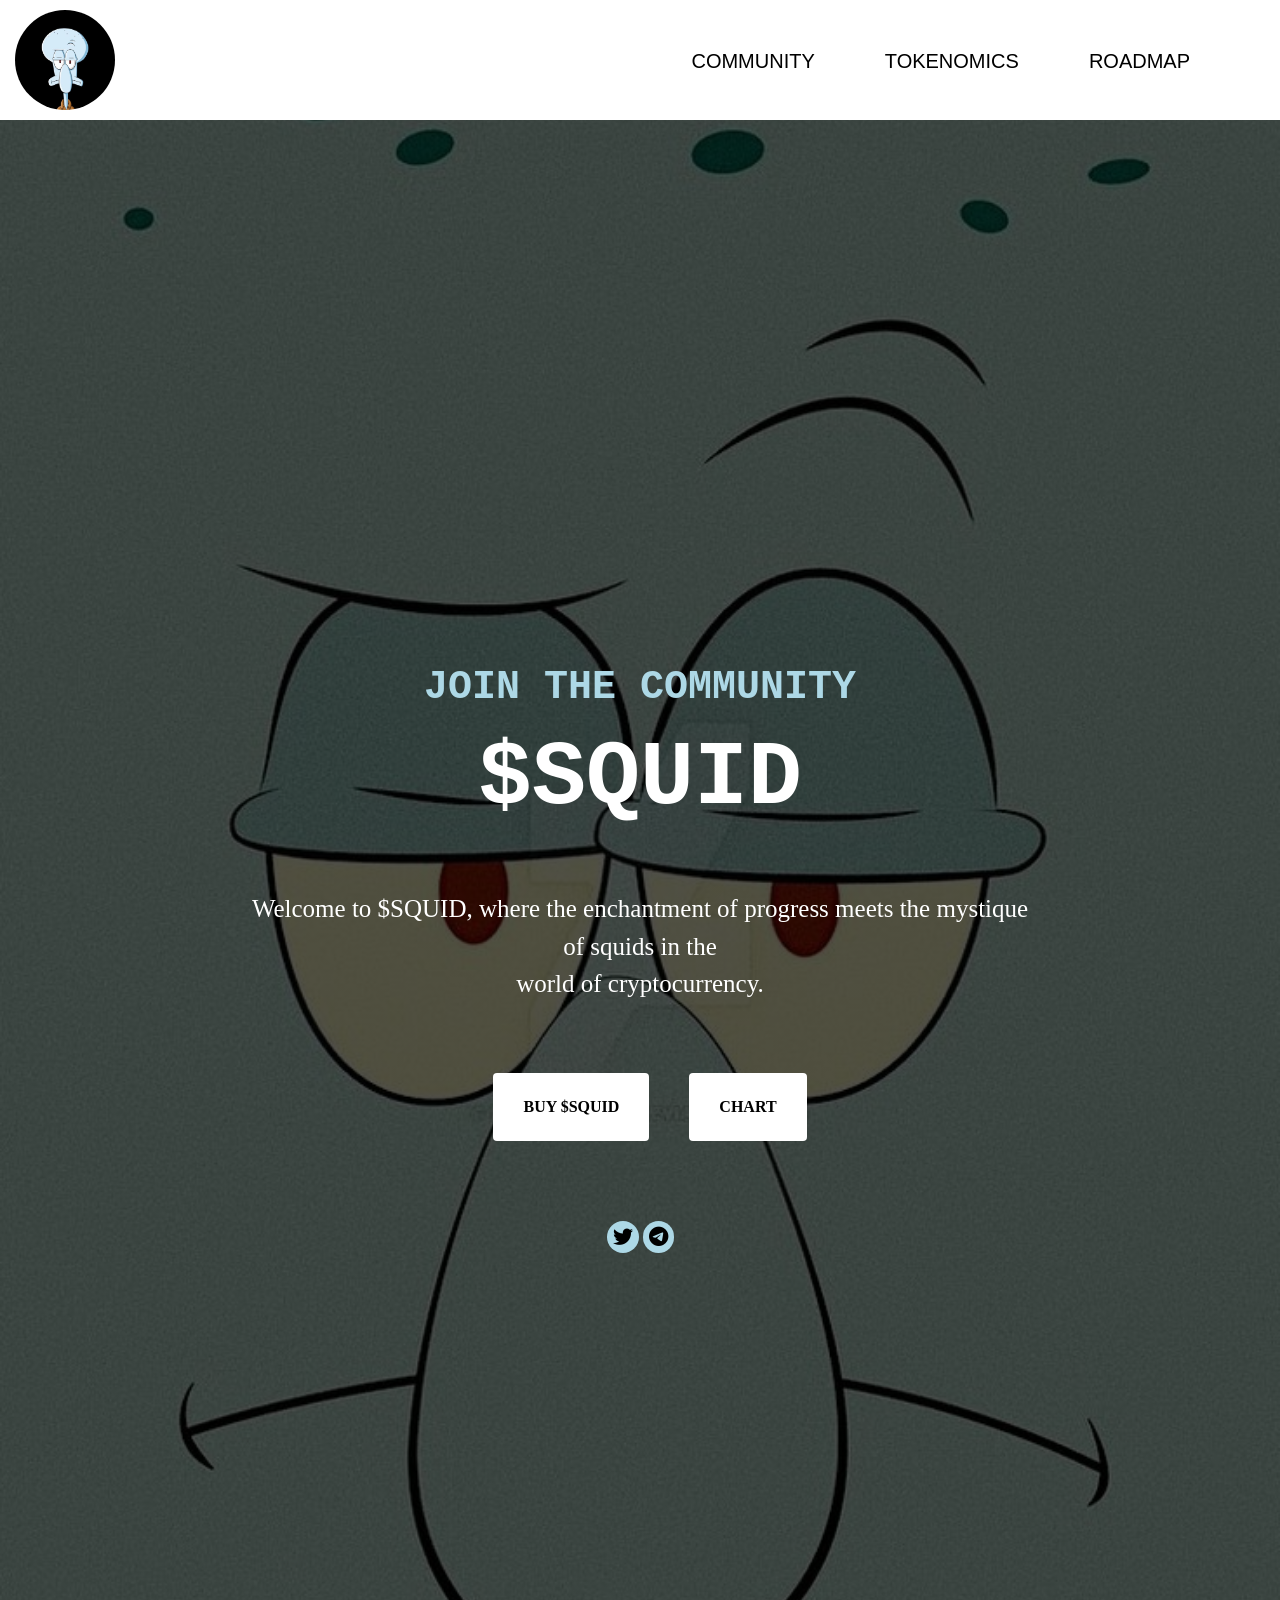
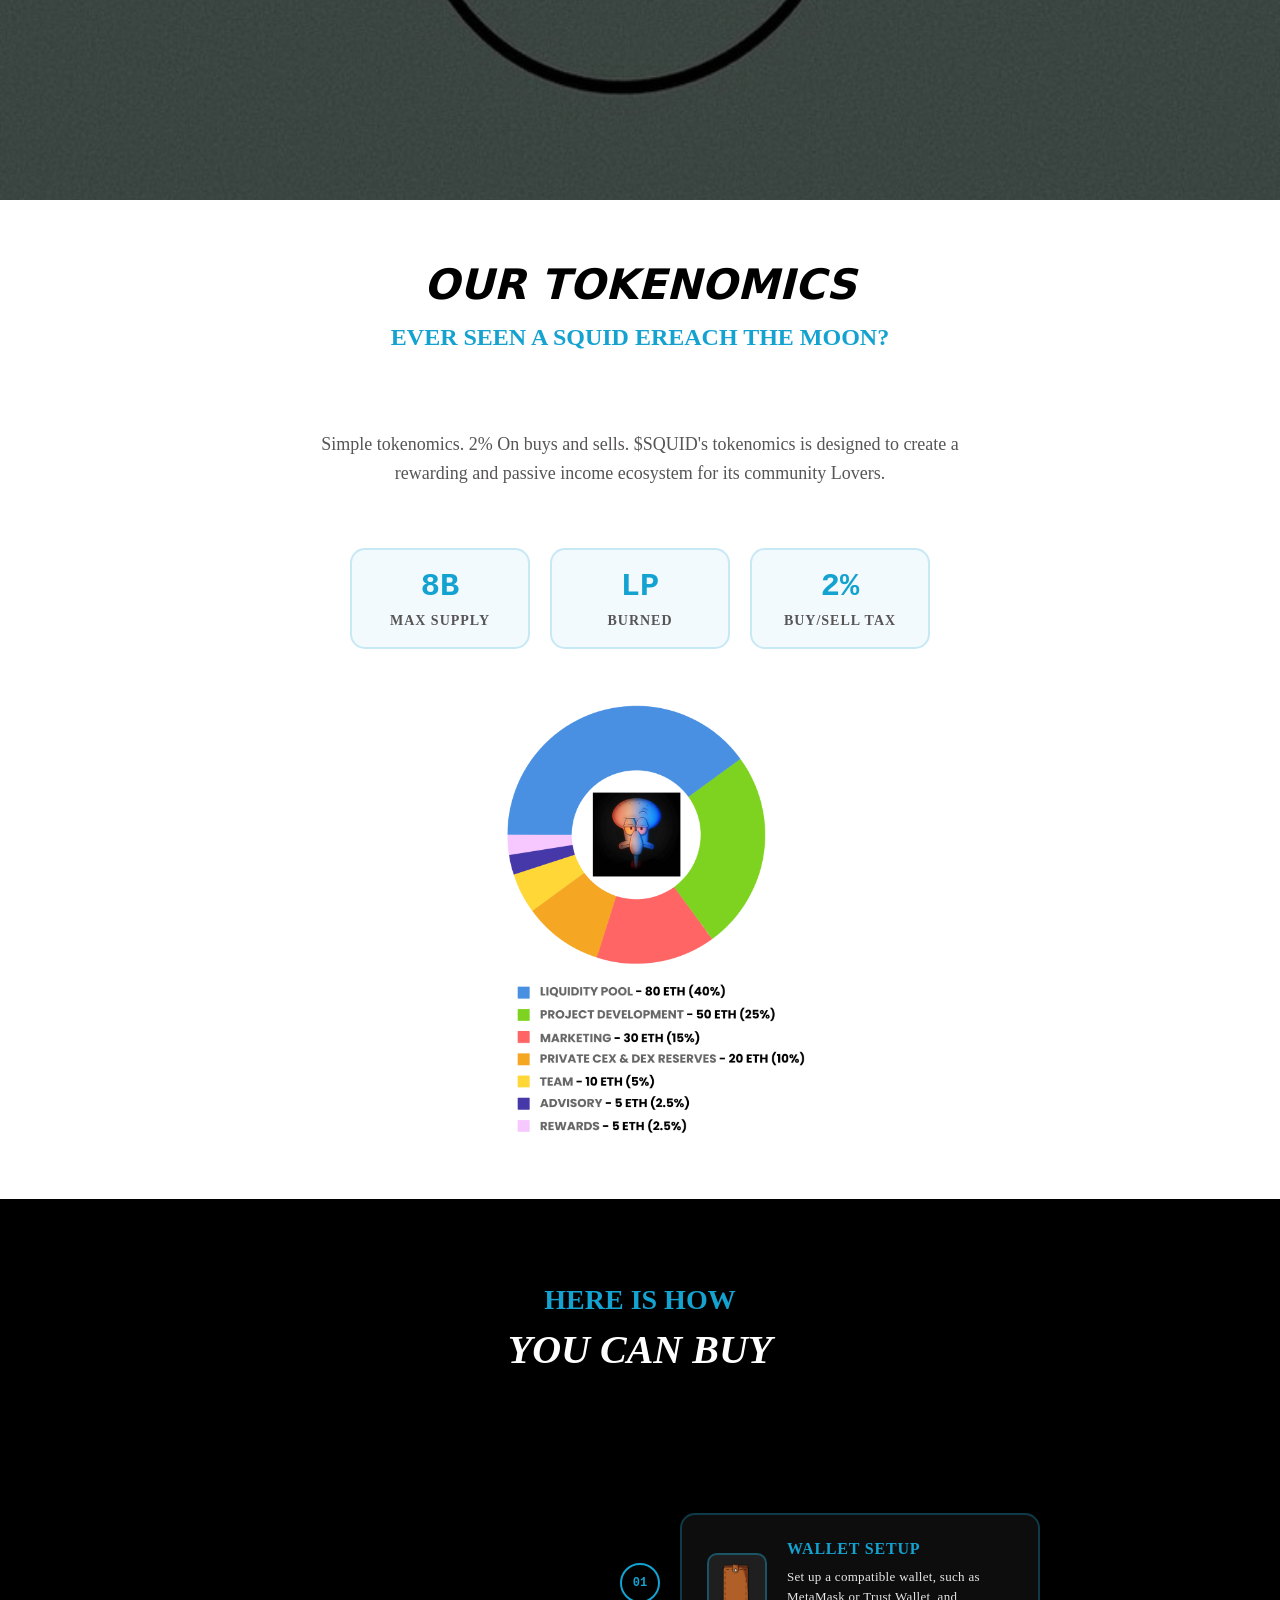
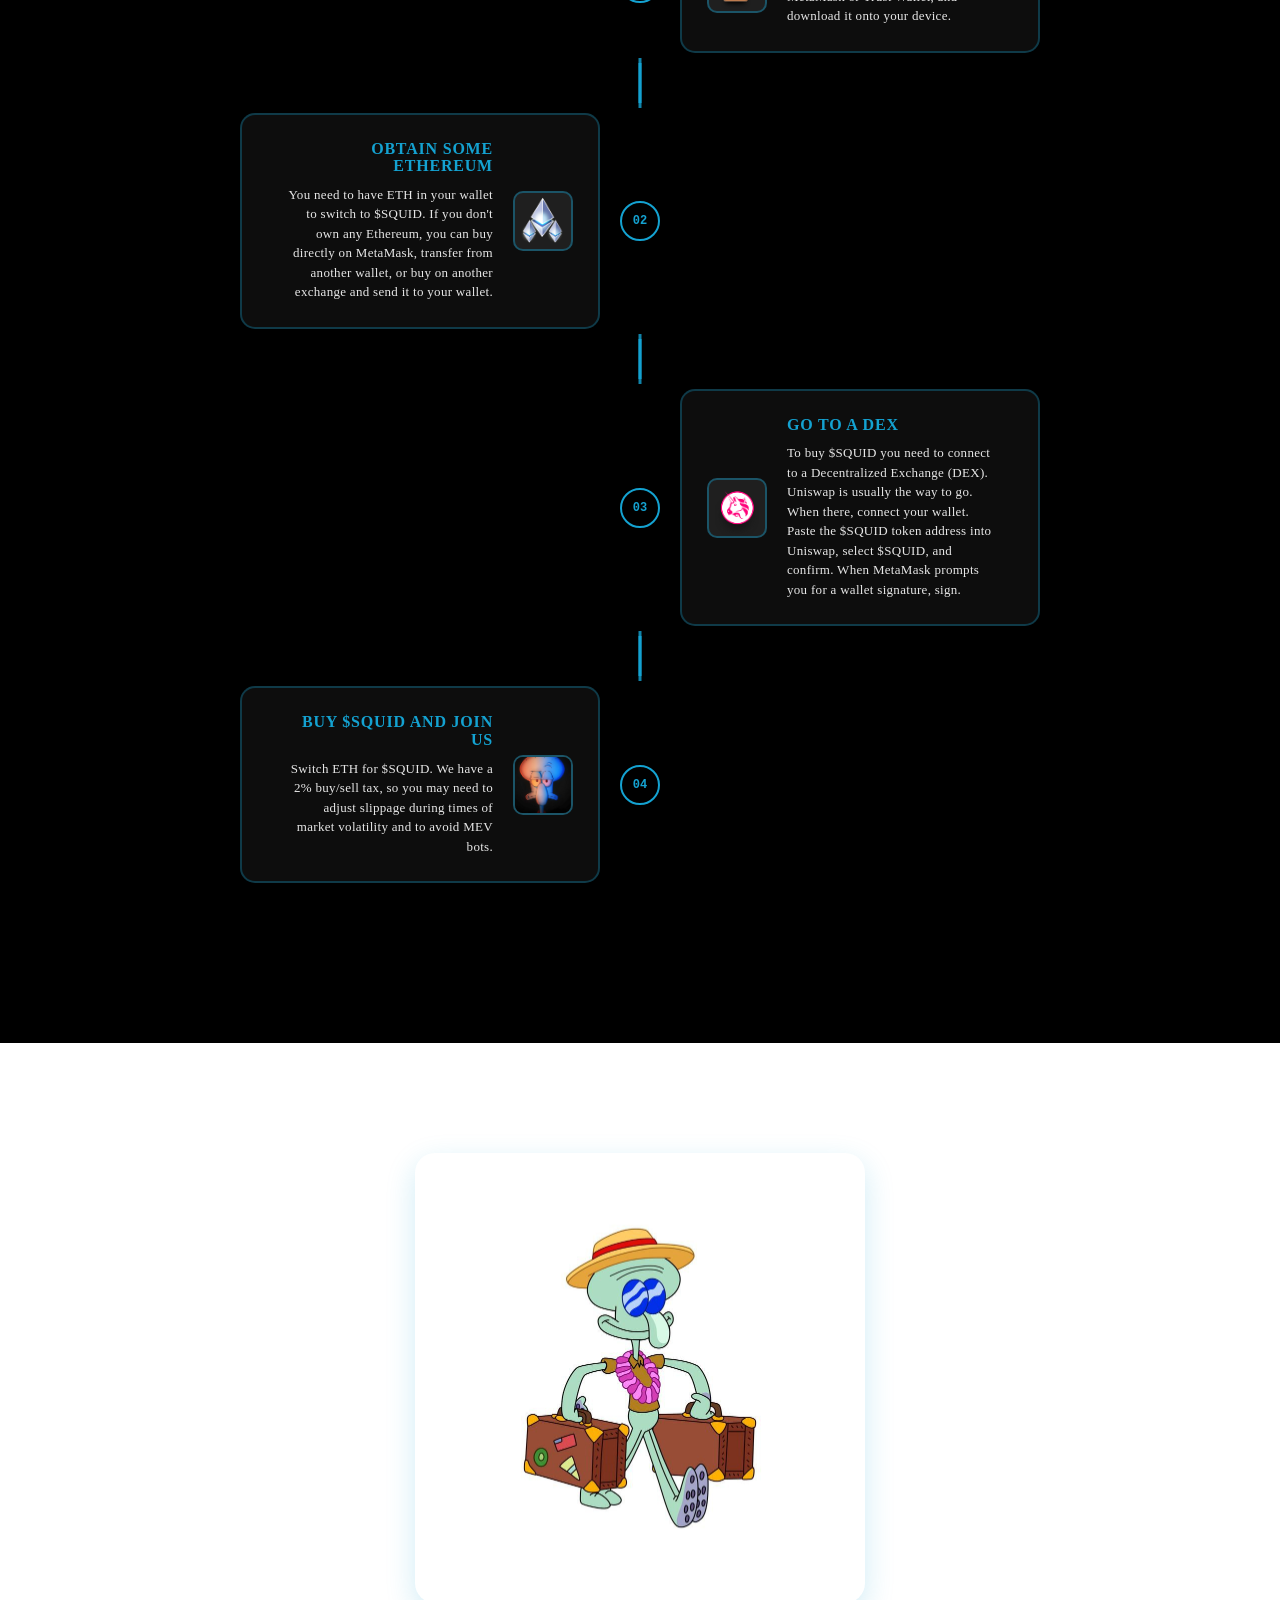
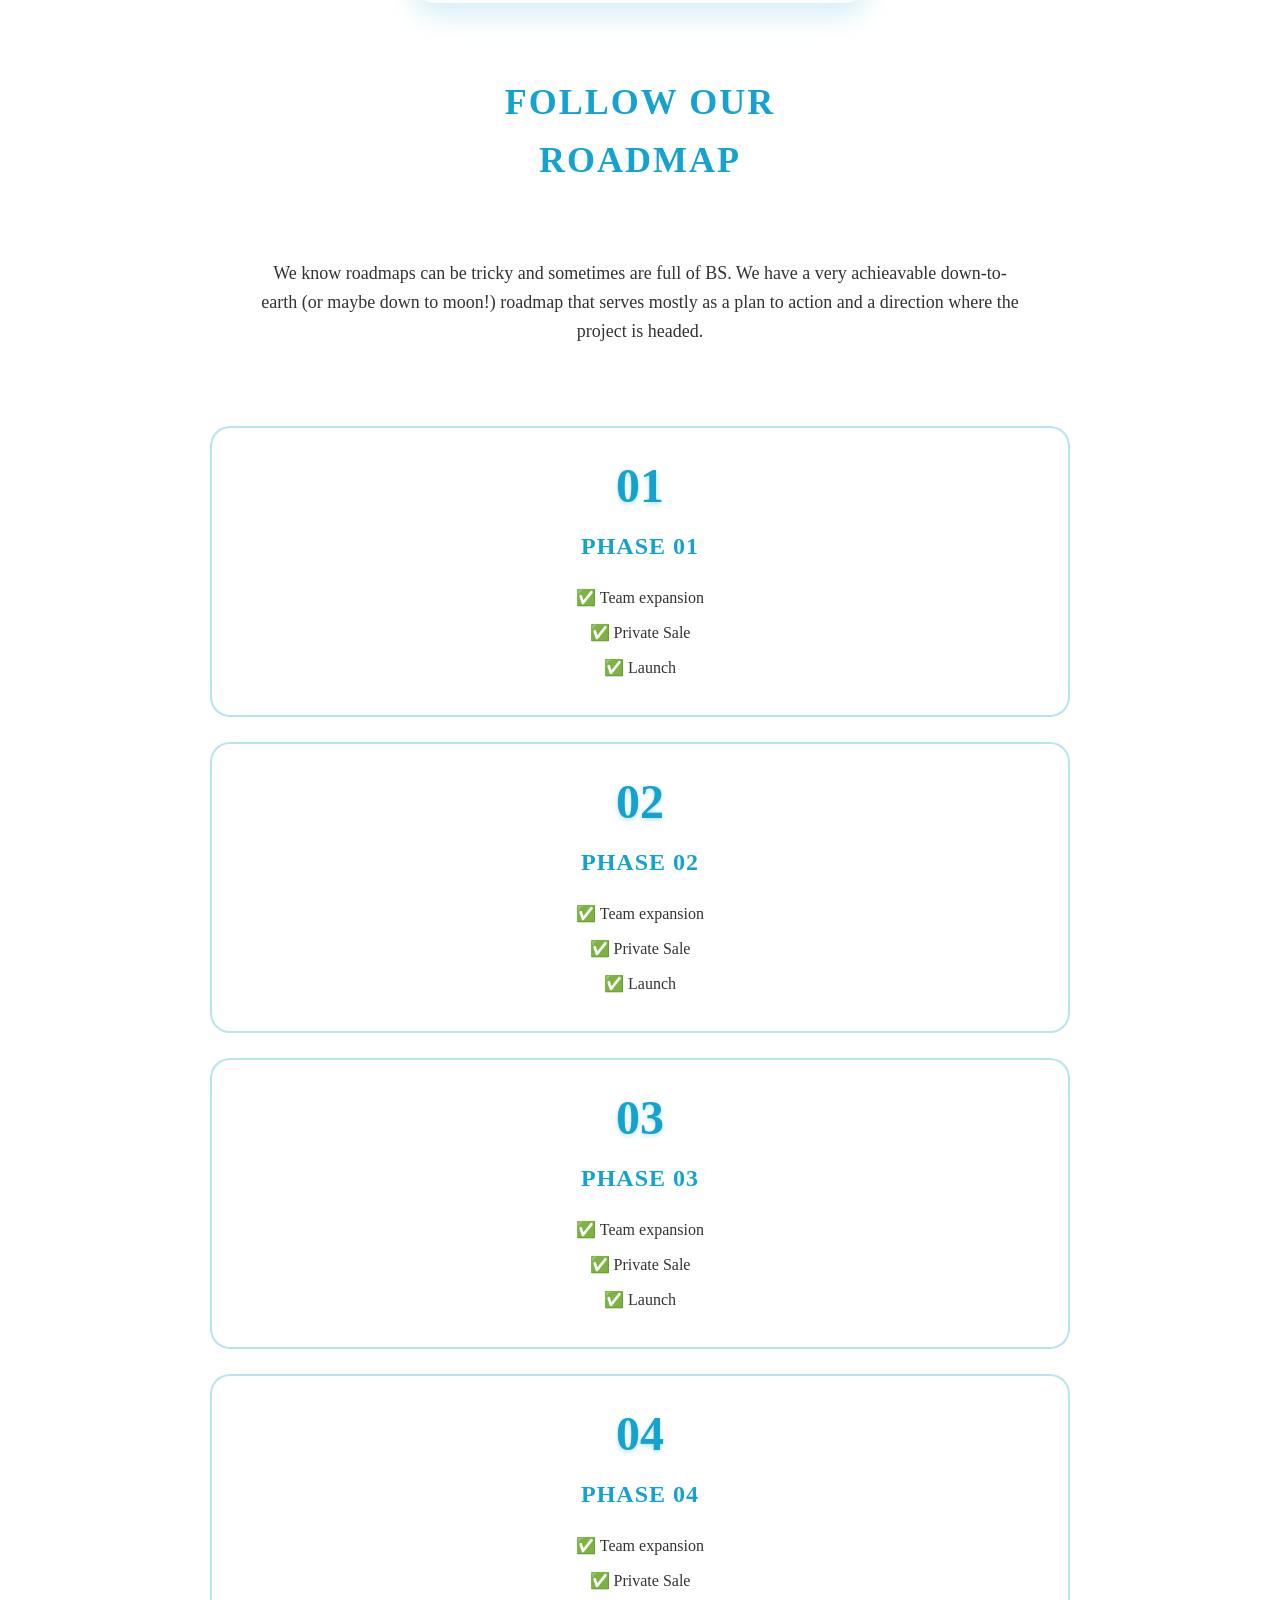
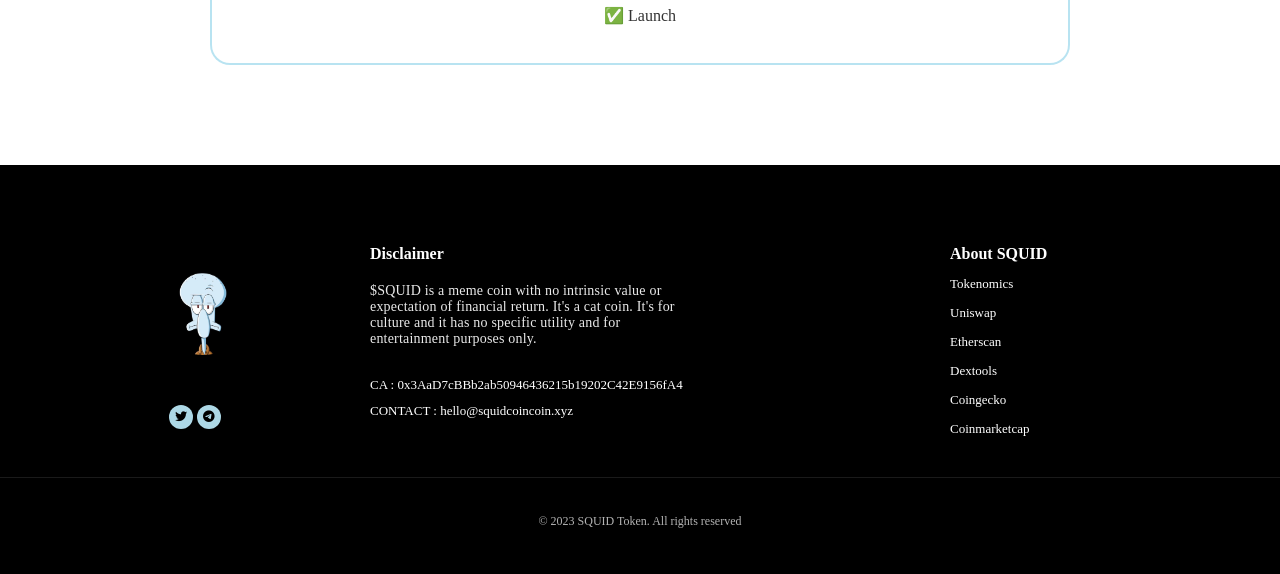
==== commit 0c23bf23: "Add favicon using project logo - Add favicon link pointing to images/image 4.jpg (squid logo) - Favi" ====
--- a/index.html
+++ b/index.html
@@ -5,6 +5,7 @@
     <meta http-equiv="X-UA-Compatible" content="IE=edge" />
     <meta name="viewport" content="width=device-width, initial-scale=1.0" />
     <title>squidcoin</title>
+    <link rel="icon" type="image/jpeg" href="images/image 4.jpg" />
     <link rel="stylesheet" href="style.css" />
     <link rel="stylesheet" href="fonts/css/all.css" />
   </head>
@@ -51,10 +52,10 @@
           <a href="https://www.dextools.io/app/en/ether/pair-explorer/0x3AaD7cBBb2ab50946436215b19202C42E9156fA4" target="_blank" id="squidChart"><p>CHART</p></a>
         </div>
         <div id="homeSocials">
-          <a href="https://twitter.com/TDavelife"
+          <a href="https://twitter.com/squidcoin" target="_blank"
             ><i class="fa-brands fa-twitter"></i
           ></a>
-          <a href="https://t.me/SunDave1"
+          <a href="https://t.me/squidcoin" target="_blank"
             ><i class="fa-brands fa-telegram"></i
           ></a>
         </div>
@@ -304,10 +305,10 @@
 
           <div id="footerSocials">
             <div id="homeSocials" class="footerHomeSocials">
-              <a href="https://twitter.com/TDavelife"
+              <a href="https://twitter.com/squidcoin" target="_blank"
                 ><i class="fa-brands fa-twitter footerSocials2"></i
               ></a>
-              <a href="https://t.me/SunDave1"
+              <a href="https://t.me/squidcoin" target="_blank"
                 ><i class="fa-brands fa-telegram footerSocials2"></i
               ></a>
             </div>
--- a/style.css
+++ b/style.css
@@ -351,13 +351,18 @@
     justify-content: center;
     align-items: center;
     padding: 0;
+    margin: 0 auto;
 }
 
 #tokenImageBox {
     width: 100%;
     max-width: 450px;
-    height: 450px;
+    aspect-ratio: 1;
     position: relative;
+    display: flex;
+    justify-content: center;
+    align-items: center;
+    margin: 0 auto;
 }
 
 #tokenImageBox img {
@@ -367,6 +372,7 @@
     border-radius: 20px;
     transition: all 0.4s ease;
     animation: floatAnimation 8s ease-in-out infinite;
+    display: block;
 }
 
 #tokenImageBox img:hover {
@@ -1170,18 +1176,22 @@
 
     #tokenImage {
         width: 100%;
-        max-width: 400px;
+        max-width: 350px;
         padding: 0;
         display: flex;
         justify-content: center;
         align-items: center;
+        margin: 0 auto;
     }
 
     #tokenImageBox {
-        max-width: 100%;
-        height: auto;
+        width: 100%;
+        max-width: 350px;
         margin: 0 auto;
         aspect-ratio: 1;
+        display: flex;
+        justify-content: center;
+        align-items: center;
     }
 
     #homeWelcome p {
@@ -1451,7 +1461,7 @@
     }
 
     #tokenImage {
-        padding-left: 100px;
+        padding-left: 0;
     }
 
     #plans {
@@ -1564,7 +1574,12 @@
 
     #tokenImageBox {
         max-width: 250px;
-        height: 250px;
+        width: 100%;
+        aspect-ratio: 1;
+        margin: 0 auto;
+        display: flex;
+        justify-content: center;
+        align-items: center;
     }
 
     #roadmapImage {
@@ -1578,11 +1593,11 @@
 
 @media(max-width:441px) {
     #aboutToken {
-        padding: 50px 0 0 90px;
+        padding: 50px 0 0 0;
     }
 
     #tokenInfo {
-        padding: 0 50px 0 0;
+        padding: 0 0 0 0;
     }
 }
 
@@ -1618,7 +1633,12 @@
 
     #tokenImageBox {
         max-width: 200px;
-        height: 200px;
+        width: 100%;
+        aspect-ratio: 1;
+        margin: 0 auto;
+        display: flex;
+        justify-content: center;
+        align-items: center;
     }
 
     #roadmapImage {
@@ -1720,7 +1740,12 @@
 
     #tokenImageBox {
         max-width: 180px;
-        height: 180px;
+        width: 100%;
+        aspect-ratio: 1;
+        margin: 0 auto;
+        display: flex;
+        justify-content: center;
+        align-items: center;
     }
 
     #roadmapImage {
@@ -1818,7 +1843,7 @@
     }
 
     #aboutToken {
-        padding: 50px 0 0 50px;
+        padding: 50px 0 0 0;
     }
 
     #homePage {
